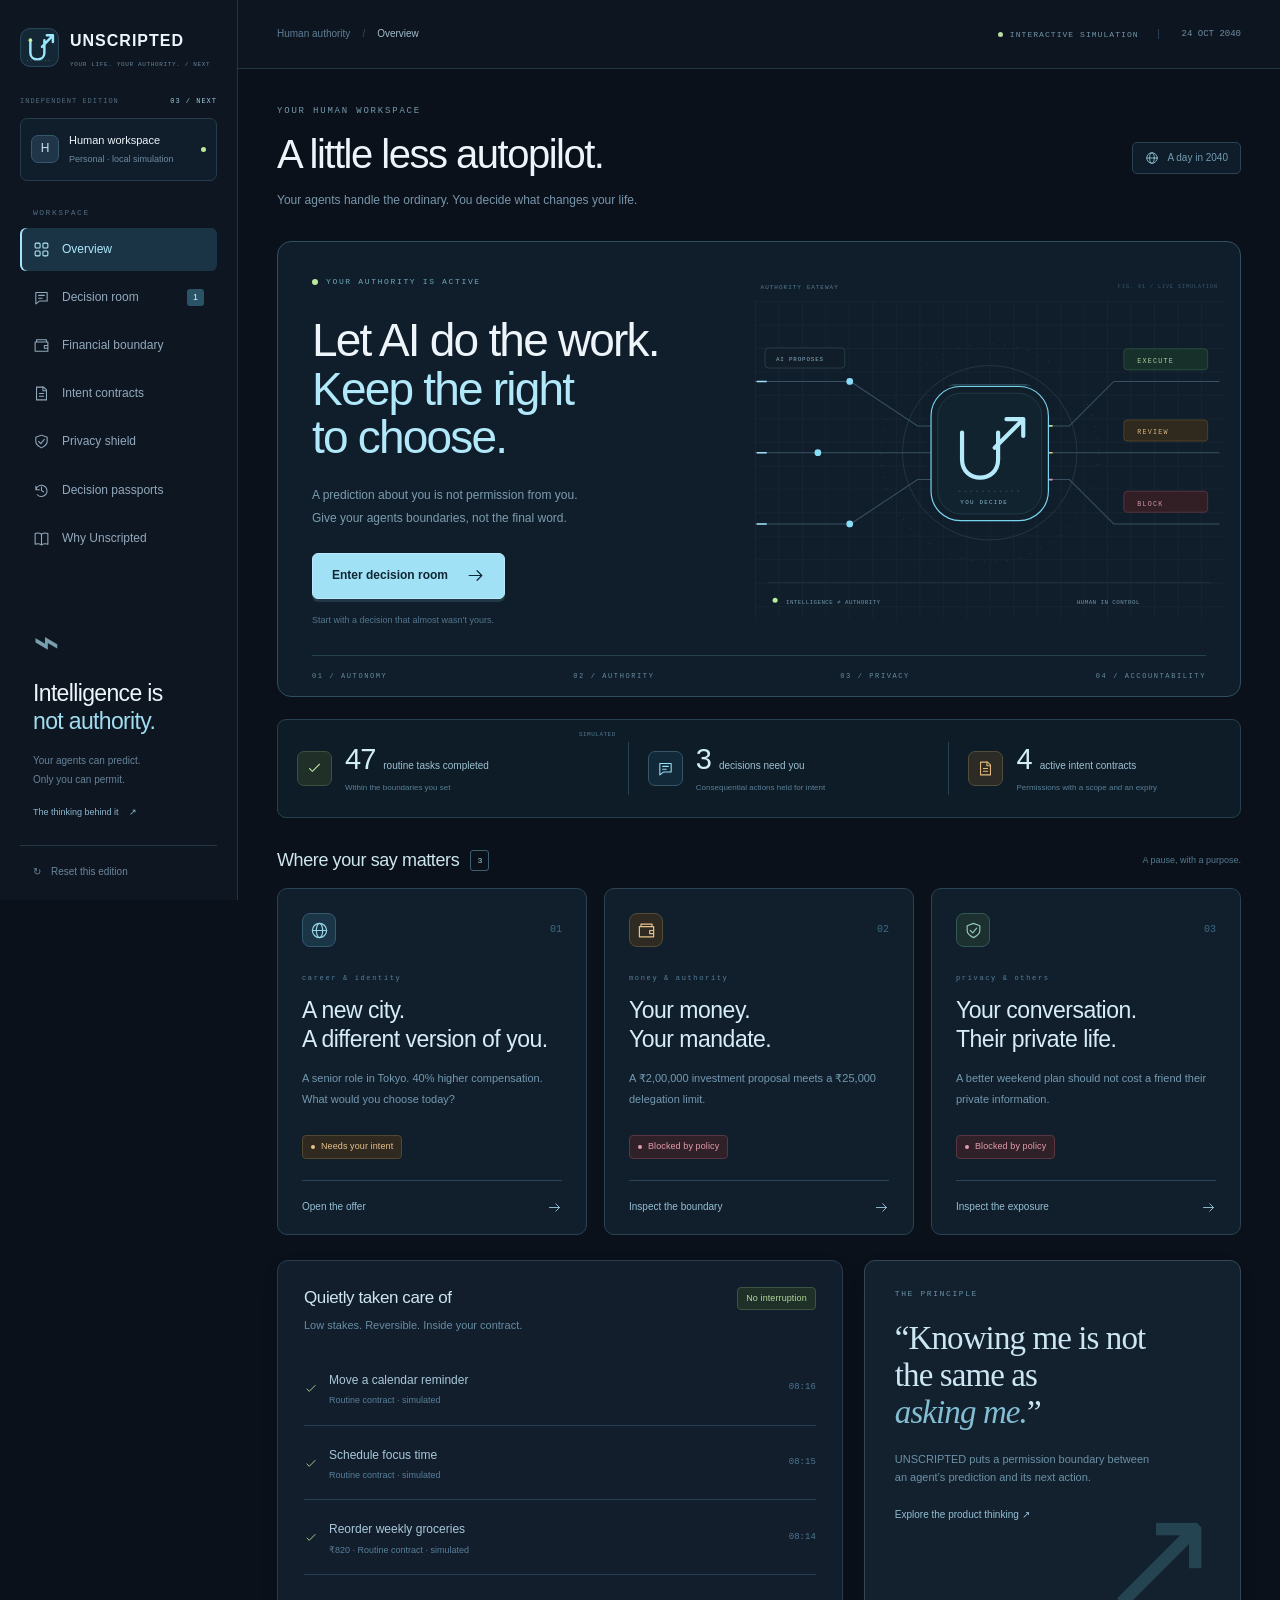
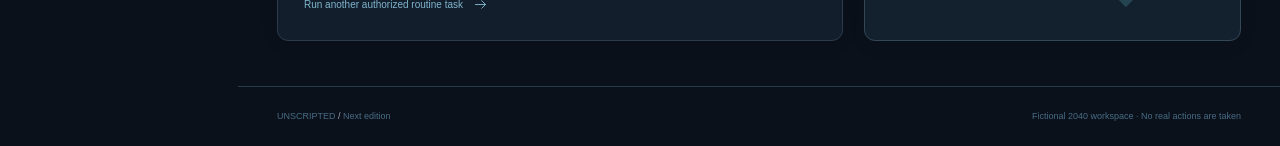
==== index.html @ 7ed19362 "Add standalone UNSCRIPTED Next prototype" ====
<!doctype html>
<html lang="en">
<head>
  <meta charset="UTF-8">
  <meta name="viewport" content="width=device-width, initial-scale=1">
  <meta name="theme-color" content="#0b111a">
  <meta name="description" content="In a world that predicts your every move, keep the right to choose. UNSCRIPTED is an interactive personal AI intent firewall prototype.">
  <title>UNSCRIPTED Next — Intelligence is not authority.</title>
  <link rel="icon" href="data:image/svg+xml,%3Csvg%20xmlns%3D%22http%3A%2F%2Fwww.w3.org%2F2000%2Fsvg%22%20viewBox%3D%220%200%2064%2064%22%20fill%3D%22none%22%3E%3Crect%20x%3D%221%22%20y%3D%221%22%20width%3D%2262%22%20height%3D%2262%22%20rx%3D%2215%22%20fill%3D%22%23132735%22%20stroke%3D%22%233c697d%22%2F%3E%3Cpath%20d%3D%22M17%2020v21c0%2014%2023%2014%2023%200V20m4-8h10v11m0-11L36%2031%22%20stroke%3D%22%239ce7fc%22%20stroke-width%3D%224%22%20stroke-linecap%3D%22round%22%20stroke-linejoin%3D%22round%22%2F%3E%3Cpath%20d%3D%22M11%2053h42%22%20stroke%3D%22%23517184%22%20stroke-dasharray%3D%222%204%22%2F%3E%3Ccircle%20cx%3D%2217%22%20cy%3D%2220%22%20r%3D%223%22%20fill%3D%22%23c5ee9a%22%2F%3E%3C%2Fsvg%3E%0A" type="image/svg+xml">
  <style>
@font-face{font-family:Workspace;src:local('Aptos'),local('Segoe UI'),local('Arial');font-display:swap}
:root{--bg:#12131b;--surface:#1a1b25;--raised:#22232f;--line:#30303e;--text:#f0eef5;--muted:#a2a0b2;--purple:#c1adf4;--green:#a5cfb6;--amber:#d9b18b;--red:#dfaaaf;--radius:14px;color-scheme:dark;font-family:Workspace,'Segoe UI',sans-serif;font-size:14px}
*{box-sizing:border-box}body{margin:0;background:var(--bg);color:var(--text);line-height:1.6}button,input,textarea,select{font:inherit}button,a,input,textarea{touch-action:manipulation}button,a{ -webkit-tap-highlight-color:transparent}a{color:inherit;text-decoration:none}button{color:inherit;cursor:pointer}button:disabled{opacity:.45;cursor:not-allowed}button{border:0}button:focus-visible,a:focus-visible,input:focus-visible,textarea:focus-visible,summary:focus-visible{outline:2px solid var(--purple);outline-offset:5px}input,textarea{max-width:100%}p{margin:0 0 16px}h1,h2,h3{font-weight:500;line-height:1.2;margin:0}h1{font-size:38px;letter-spacing:-1.3px}h2{font-size:24px;letter-spacing:-.5px}h3{font-size:23px;letter-spacing:-.5px}small,.small{font-size:12px}em{font-family:Georgia,'Times New Roman',serif;font-weight:400;color:var(--purple)}.muted{color:var(--muted)}.mono,code,.eyebrow,.mini-label{font-family:Consolas,'Courier New',monospace}code{font-size:11px;overflow-wrap:anywhere}.eyebrow{font-size:10px;letter-spacing:1.7px;display:block;line-height:1.6;color:var(--muted)}.icon{width:19px;height:19px;flex-shrink:0;vertical-align:middle}.green{color:var(--green)}.lavender{color:var(--purple)}.amber,.warning-text{color:var(--amber)}.micro{color:var(--muted);font-size:11px;margin-top:14px;line-height:1.7}.text-link{display:inline-flex;gap:10px;align-items:center;padding:0;background:transparent;color:var(--purple);font-size:12px}.text-link:hover{color:#dfd3ff}.text-link .icon{width:15px}.btn{min-height:44px;display:inline-flex;justify-content:center;align-items:center;gap:18px;border-radius:7px;padding:11px 19px;font-weight:600;font-size:12px;transition:background .15s,transform .15s;border:1px solid transparent;text-align:center}.btn:hover:not(:disabled){transform:translateY(-1px)}.primary{background:var(--purple);color:#1e172e}.primary:hover:not(:disabled){background:#d2c0ff}.secondary{background:#24242f;color:var(--text);border-color:var(--line)}.secondary:hover{background:#30303e}.button-row{display:flex;flex-wrap:wrap;gap:12px;align-items:center;margin-top:22px}.button-stack{display:grid;gap:12px;margin-top:25px}.button-stack .text-link{justify-content:center;margin-top:5px}.live-dot{display:inline-block;width:6px;height:6px;border-radius:100%;background:var(--green);flex-shrink:0;box-shadow:0 0 0 4px #a5cfb60a}.skip{position:fixed;left:20px;top:-100px;background:var(--purple);color:var(--bg);padding:12px;z-index:20}.skip:focus{top:10px}.sr-only{position:absolute;width:1px;height:1px;padding:0;margin:-1px;overflow:hidden;clip:rect(0,0,0,0);white-space:nowrap;border:0}
.sidebar{position:fixed;top:0;left:0;bottom:0;width:235px;border-right:1px solid var(--line);background:#15161e;padding:34px 20px 20px;display:flex;flex-direction:column;z-index:5}.brand{display:flex;align-items:center;gap:10px;font-size:16px;font-weight:650;letter-spacing:1.5px}.brand-mark{position:relative;font-size:32px;line-height:1;background:var(--purple);color:#21182f;border-radius:10px;width:39px;height:39px;text-align:center;font-weight:700;letter-spacing:-2px;padding-right:7px}.brand-mark span{font-size:22px;position:absolute;right:2px;top:1px}.brand small{display:block;font:7px Consolas,monospace;letter-spacing:1.1px;color:var(--muted);margin-top:6px}.workspace{border:1px solid var(--line);border-radius:8px;padding:12px 10px;display:flex;align-items:center;gap:10px;margin:33px 0 27px;font-size:11px}.workspace small{display:block;font-size:9px;color:var(--muted);margin-top:3px}.workspace .live-dot{margin-left:auto;width:5px;height:5px}.avatar{width:28px;height:28px;display:grid;place-items:center;background:#343042;color:var(--purple);border:1px solid #4d4262;border-radius:50%;font-family:Georgia,serif}.nav-label{font:9px Consolas,monospace;letter-spacing:1.5px;color:#898696;margin:0 13px 11px}.nav-item{display:flex;gap:12px;align-items:center;padding:12px;margin-bottom:5px;border-radius:7px;font-size:12px;color:#b0adbe;white-space:nowrap}.nav-item .icon{width:17px;height:17px}.nav-item:hover{background:#22212c}.nav-item.active{background:#2c263c;color:#dacdfb;box-shadow:inset 2px 0 var(--purple)}.nav-count{margin-left:auto;display:grid;place-items:center;font-size:10px;background:#4b3f64;color:#e1d7f3;border-radius:4px;width:17px;height:17px}.sidebar-bottom{margin-top:auto;padding:35px 13px 24px}.sidebar-bottom p{font-size:20px;line-height:1.35;font-weight:300;letter-spacing:-.4px;margin-bottom:10px}.sidebar-bottom strong{font-weight:500;color:var(--purple)}.sidebar-bottom .small{font-size:11px;letter-spacing:0;line-height:1.65}.sidebar-bottom .text-link{font-size:10px}.boundary-icon{font-size:38px;color:var(--purple);line-height:1;margin-bottom:15px}.reset{display:flex;gap:10px;background:transparent;border-top:1px solid var(--line);padding:18px 13px 0;font-size:11px;color:var(--muted);width:100%}.reset:hover{color:var(--text)}.shell{margin-left:235px}.topbar{height:75px;border-bottom:1px solid var(--line);display:flex;align-items:center;justify-content:space-between;padding:0 40px;gap:12px}.breadcrumb{color:var(--muted);font-size:11px;display:flex;gap:15px}.breadcrumb span:last-child{color:#d3cedf}.breadcrumb>span:first-child{color:#575461}.topbar-right{display:flex;align-items:center;gap:23px}.simulation-label{font:9px Consolas,monospace;color:var(--muted);letter-spacing:1.1px;display:flex;align-items:center;gap:7px}.simulation-label i{width:5px;height:5px;background:var(--amber);border-radius:50%}.world-date{font:10px Consolas,monospace;color:#c2bdcf;border-left:1px solid var(--line);padding-left:23px}main{padding:35px 40px 45px;max-width:1510px;margin:auto;min-height:calc(100vh - 130px);outline:none}footer{max-width:1510px;margin:auto;border-top:1px solid var(--line);display:flex;justify-content:space-between;padding:20px 40px;color:#8c899c;font-size:9px;gap:20px}.page-heading{display:flex;justify-content:space-between;gap:20px;align-items:center;margin-bottom:30px}.page-heading .eyebrow{margin-bottom:10px}.page-heading p{color:var(--muted);font-size:12px;margin:12px 0 0;max-width:680px}.date-chip{display:flex;gap:8px;align-items:center;font-size:11px;border:1px solid var(--line);padding:7px 12px;border-radius:6px;color:var(--muted);white-space:nowrap}.date-chip .icon{width:14px;height:14px}.panel{background:var(--surface);border:1px solid var(--line);border-radius:var(--radius);padding:26px}.hero{position:relative;display:grid;grid-template-columns:1.05fr 1fr;background:#1b1b27;border:1px solid #393144;border-radius:16px;overflow:hidden;padding:33px 34px 0;gap:0}.hero-copy{z-index:1}.hero-copy .eyebrow{color:#c7bbde;display:flex;align-items:center;gap:8px;font-size:9px}.hero h2{font-size:44px;letter-spacing:-1.8px;line-height:1.09;margin:21px 0 18px}.hero h2 span{color:var(--purple)}.hero p{color:#a9a5b7;font-size:12px;line-height:1.8;margin-bottom:23px}.hero-note{display:block;color:#8e879f;font-size:10px;margin-top:11px}.system-art{display:flex;align-items:center;margin-right:-15px}.system-art svg{width:100%;max-width:480px}.hero-foot{grid-column:1/-1;display:flex;justify-content:space-between;margin-top:29px;padding:15px 0;border-top:1px solid #34303f;color:#a09aaf;font:8px Consolas,monospace;letter-spacing:1.3px}.stats{display:grid;grid-template-columns:1.2fr 1.1fr 1fr;margin:23px 0 29px;padding:22px 0;border:1px solid var(--line);border-radius:10px;background:#181922}.stats>div{display:flex;align-items:center;gap:13px;padding:0 20px;position:relative}.stats>div+div{border-left:1px solid var(--line)}.stat-icon{display:grid;place-items:center;width:34px;height:34px;border:1px solid #393643;border-radius:9px;flex-shrink:0}.stat-icon .icon{width:17px}.stats strong{font-size:25px;font-weight:500;line-height:1.2;white-space:nowrap}.stats strong small{font-size:11px;font-weight:400;color:#c4bfce;display:inline;margin-left:9px}.stats p{font-size:9px;color:var(--muted);margin:5px 0 0}.mini-label{position:absolute;right:12px;top:-12px;color:#a5a0b1;font-size:7px;letter-spacing:.5px}.section-title{display:flex;justify-content:space-between;align-items:center;gap:12px;margin-bottom:17px}.section-title h2{font-size:17px;display:flex;align-items:center;gap:11px;letter-spacing:-.1px}.count{font-size:9px;font-weight:400;border:1px solid #484053;color:var(--purple);border-radius:5px;min-width:19px;text-align:center;line-height:19px}.queue-grid{display:grid;grid-template-columns:repeat(3,minmax(0,1fr));gap:16px;margin-bottom:25px}.scenario{padding:22px 22px 0;border:1px solid var(--line);border-radius:12px;background:var(--surface);display:flex;flex-direction:column;overflow:hidden}.card-top{display:flex;justify-content:space-between;align-items:center;margin-bottom:23px}.card-top .mono{font-size:10px}.scenario-icon{width:34px;height:34px;border:1px solid #4c405e;background:#302638;display:grid;place-items:center;border-radius:9px;color:var(--purple);flex-shrink:0}.finance .scenario-icon{background:#302a23;border-color:#4a4037;color:var(--amber)}.privacy .scenario-icon{background:#26312d;border-color:#384b41;color:var(--green)}.scenario .eyebrow{font-size:8px;letter-spacing:1.2px;margin-bottom:12px}.scenario h3{font-size:22px;line-height:1.24;margin-bottom:14px}.scenario p{color:var(--muted);font-size:11px;line-height:1.75;margin-bottom:20px}.card-status{margin-top:auto;margin-bottom:19px}.badge{display:inline-flex;align-items:center;gap:6px;padding:4px 8px;border:1px solid transparent;border-radius:4px;font-size:9px;white-space:nowrap;line-height:1.3;font-weight:400}.badge i{width:4px;height:4px;background:currentColor;border-radius:50%}.badge.review{background:#332c45;border-color:#4c3e66;color:#c8b5ef}.badge.block{background:#362c29;border-color:#514137;color:#ddbc9c}.badge.execute{background:#26322e;border-color:#354b40;color:#b3d7bf}.card-link{display:flex;justify-content:space-between;align-items:center;text-align:left;border-top:1px solid var(--line);background:transparent;padding:15px 0;width:100%;font-size:10px;gap:6px}.card-link:hover{color:var(--purple)}.card-link .icon{width:15px}.bottom-grid{display:grid;grid-template-columns:1.5fr 1fr;gap:20px}.activity .section-title{margin-bottom:7px}.activity>p{font-size:11px}.activity-row{display:flex;align-items:center;padding:14px 0;gap:11px;border-bottom:1px solid #2c2c39}.activity-row strong{font-size:11px;font-weight:400}.activity-row small{display:block;color:var(--muted);font-size:9px;margin-top:3px}.activity-row>.mono{margin-left:auto;font-size:9px}.tiny-check .icon{width:14px;height:14px;color:var(--green)}.activity>.text-link{margin-top:20px;font-size:10px}.note-card{padding:27px 30px;background:#1d1c26}.note-card blockquote{font:29px/1.17 Georgia,serif;letter-spacing:-.6px;margin:20px 0}.note-card p{font-size:10px;max-width:260px}.note-card .text-link{font-size:10px}
.steps{display:grid;grid-template-columns:repeat(4,1fr);list-style:none;padding:0;margin:0 0 27px;gap:9px}.steps li{border-top:1px solid var(--line);padding:14px 0 0;color:var(--muted);font-size:10px;display:flex;gap:10px;align-items:center}.steps li>span{font:11px Consolas,monospace}.steps .current{border-color:var(--purple);color:var(--purple)}.steps .complete{border-color:var(--green);color:var(--green)}.decision-layout{display:grid;grid-template-columns:minmax(250px,.75fr) minmax(0,1.3fr);align-items:start;gap:23px}.offer{padding:0;overflow:hidden}.city-art{background:#24202d;border-bottom:1px solid #3b3148;padding:12px 12px 0}.city-art svg{width:100%;display:block}.offer-body{padding:24px}.offer .eyebrow{font-size:8px}.offer h2{font-size:23px;margin:13px 0 7px}.offer p{font-size:11px;color:var(--muted)}dl{margin:22px 0}dl>div{display:flex;justify-content:space-between;gap:15px;font-size:10px;border-bottom:1px solid var(--line);padding:12px 0}dt{color:var(--muted);flex-shrink:0}dd{margin:0;text-align:right;overflow-wrap:anywhere}.neutral-note{padding:14px 16px;background:#24232d;border:1px solid var(--line);border-radius:7px;font-size:10px;color:#b9b3c8;margin-top:20px;line-height:1.8}.decision{padding:32px}.decision>.eyebrow{margin-bottom:20px}.decision h2{font-size:31px;letter-spacing:-.8px;line-height:1.18;margin-bottom:19px}.decision>p{font-size:12px;line-height:1.85}.decision .btn.primary{margin-top:8px}.decision fieldset{padding:0;border:0;margin:24px 0 20px}.decision legend{font-size:11px;margin-bottom:13px;color:#c5bfd2}.choice{display:flex;align-items:center;gap:14px;padding:16px;border:1px solid #3b3747;background:#20202b;border-radius:9px;margin-bottom:10px;cursor:pointer;width:100%;text-align:left;transition:border-color .15s,background .15s}.choice:hover{border-color:#7d6c97;background:#272333}.choice:has(input:checked){border-color:var(--purple);background:#30263e}.choice input{accent-color:var(--purple);width:15px;height:15px;flex-shrink:0}.choice strong{display:block;font-weight:500;font-size:12px}.choice small{font-size:10px;display:block;color:var(--muted);margin-top:3px}.field-label{display:block;font-size:11px;font-weight:400;margin:0 0 20px;color:#d3cede}.field-label>span{font-size:9px;margin-left:6px}.field-label small{display:block;font-size:9px;margin-top:6px;font-weight:400}input[type=text],input[type=number],input[type=date],input[type=search],textarea{display:block;width:100%;background:#14151e;border:1px solid #3a3747;border-radius:6px;color:var(--text);padding:11px 12px;resize:vertical;font-size:12px;margin-top:8px;line-height:1.6}input::placeholder,textarea::placeholder{color:#898397}.decision form>textarea{margin-bottom:20px}.comparison{display:grid;grid-template-columns:1fr 1fr;margin:26px 0;border:1px solid #4c405b;border-radius:9px;overflow:hidden}.comparison>div{padding:19px;background:#282332}.comparison>div+div{border-left:1px solid #4c405b;background:#24212b}.comparison .eyebrow{font-size:8px;margin-bottom:12px}.comparison strong{font-size:13px;font-weight:500}.comparison p{font-size:10px;color:var(--muted);margin:10px 0 8px}.comparison small{font-size:9px;display:block;margin-top:12px;color:var(--muted)}.callout{display:flex;gap:12px;background:#292433;border:1px solid #453a56;border-radius:8px;padding:16px;margin:22px 0}.callout>.icon{color:var(--purple)}.callout strong{font-size:12px;font-weight:500}.callout p{font-size:11px;margin:5px 0 0;color:var(--muted)}.callout.danger{background:#2b2527;border-color:#4b3939;display:block}.policy-details{border:1px solid var(--line);border-radius:8px;background:#181821;margin:20px 0;overflow:hidden}.policy-details summary{display:flex;justify-content:space-between;align-items:center;gap:10px;padding:14px;cursor:pointer;font-size:11px;list-style:none}.policy-details summary>span:first-child{display:flex;align-items:center;gap:8px}.policy-details summary>span:first-child::after{content:'+';color:var(--muted);margin-left:5px}.policy-details[open] summary>span:first-child::after{content:'−'}.policy-details summary .icon{width:15px}.policy-checks{padding:0 16px 10px;border-top:1px solid var(--line)}.policy-checks>div{display:flex;gap:11px;align-items:flex-start;padding:10px 0;border-bottom:1px solid #2c2936}.policy-checks>div:last-child{border:0}.policy-checks p{margin:0;font-size:10px}.policy-checks strong{font-weight:400}.policy-checks small{display:block;color:var(--muted);font-size:10px;margin-top:3px}.policy-checks code{color:#aaa0b9;margin-left:6px;font-size:9px}.check-state{font-size:11px;flex-shrink:0;width:17px;line-height:18px;text-align:center;border-radius:4px}.check-state.pass{color:var(--green);background:#25382c}.check-state.review{color:var(--purple);background:#332c45}.check-state.block{color:var(--amber);background:#382b25}.authorization-options{margin-top:28px}.action-choice{gap:13px;padding:20px 15px}.action-choice>span:first-child{color:var(--purple)}.action-choice>.icon{margin-left:auto;width:15px}.completion-mark{display:grid;place-items:center;width:45px;height:45px;border:1px solid #50745d;border-radius:50%;background:#273b2d;color:var(--green);margin-bottom:22px}.branches{display:grid;grid-template-columns:1fr 1fr;gap:12px;margin:26px 0 0}.branches>div{padding:18px;background:#20202b;border:1px solid var(--line);border-radius:8px}.branches>div:last-child{background:#25222e;border-color:#504062}.branches .eyebrow{font-size:8px;margin-bottom:10px}.branches strong{font-size:12px;font-weight:500}.branches p{font-size:10px;color:var(--muted);margin:9px 0 0}.passport-detail{border:1px solid var(--line);background:#171820;border-radius:8px;margin:20px 0}.passport-detail summary{cursor:pointer;display:flex;gap:15px;justify-content:space-between;padding:15px;font-size:10px;color:#cfc6dc}.passport-detail summary .icon{width:14px}.passport-detail summary>span:last-child{font-size:9px;color:var(--muted)}.passport-detail dl{padding:0 17px;margin:0}.passport-detail dl>div{font-size:10px;align-items:flex-start}.passport-detail dl dd{max-width:72%}.passport-detail .button-row{padding:0 17px 16px;margin-top:17px}.passport-detail .text-link{font-size:10px}
.finance-layout,.privacy-layout{display:grid;grid-template-columns:1.1fr 1fr;gap:23px;align-items:start}.large-icon{display:grid;place-items:center;width:54px;height:54px;border-radius:14px;border:1px solid #514333;background:#30281f;color:var(--amber);margin:26px 0}.large-icon .icon{width:26px;height:26px}.large-icon.green{color:var(--green);border-color:#405e4b;background:#25382c}.finance-proposal h2{font-size:22px}.money{font-size:46px;letter-spacing:-1.3px;font-weight:350;margin:20px 0 23px}.money span{display:block;font:9px Consolas,monospace;color:var(--muted);letter-spacing:1.1px;margin-top:9px}.finance-proposal>p{font-size:12px;line-height:1.8}.compact-dl>div{font-size:10px}.limit-visual{padding:20px;background:#22212b;border:1px solid var(--line);border-radius:9px;margin-top:26px}.limit-visual>div{display:flex;justify-content:space-between;font-size:10px;gap:10px}.limit-visual strong{color:var(--amber);font-weight:500}.limit-visual small{font-size:9px;color:var(--muted)}.limit-track{height:7px;border-radius:5px;background:#3e3543;margin:14px 0}.limit-track>span{background:var(--amber);border-radius:5px;min-width:0;height:100%}hr{border:0;border-top:1px solid var(--line);margin:27px 0}#finance-review p{font-size:11px;line-height:1.8;margin:15px 0}.result-note{display:flex;align-items:start;gap:10px;background:#24332a;border:1px solid #3d5b47;border-radius:8px;font-size:11px;color:var(--green);padding:15px;margin-top:23px}.result-note .icon{width:16px;margin-top:2px}.privacy-layout .panel>h2{font-size:29px;margin:21px 0 15px}.privacy-layout .panel>p{font-size:12px;line-height:1.8}.payload{border:1px solid #493b3f;border-radius:8px;background:#201c24;margin-top:24px;overflow:hidden}.payload-header{padding:13px;background:#2a242d;display:flex;justify-content:space-between;align-items:center;gap:10px;border-bottom:1px solid #493b3f}.payload-header .mono{font-size:9px;color:var(--muted)}.payload-header .text-link{font-size:9px}.payload>div:not(.payload-header){padding:16px;display:flex;gap:10px;flex-wrap:wrap;border-bottom:1px solid #3b3037}.payload>div:last-child{border:0}.payload>div>span:first-child{font-size:11px;width:100%;color:var(--muted)}.payload code{font-size:11px;color:#d7b0b8;max-width:100%;overflow-wrap:anywhere}.data-tag{font:7px Consolas,monospace;letter-spacing:.7px;background:#49313c;border-radius:3px;padding:3px 5px;color:#dbb1c3;align-self:center;margin-left:auto}.safe-alternative .eyebrow{color:#a5c4ae}.safe-alternative>.large-icon{margin-bottom:20px}.safe-alternative h2{font-size:32px!important}.safe-alternative em{color:var(--green)}.safe-payload{padding:22px;border:1px solid #415847;border-radius:10px;background:#202b25;margin:25px 0}.safe-payload .eyebrow{font-size:8px}.safe-payload p{font:20px/1.5 Georgia,serif;color:#d0dfd2;margin:15px 0 20px}.safe-payload>div{font-size:9px;color:var(--green);display:flex;align-items:center;gap:6px}.safe-payload .icon{width:13px;height:13px}.safe-alternative>.text-link{display:flex;margin-top:18px}.safe-alternative>.btn{width:100%}.contracts-layout{display:grid;grid-template-columns:.7fr 1.3fr;gap:25px;align-items:start}.contract-list{display:flex;flex-direction:column;gap:12px}.contract-tab{display:flex;align-items:center;gap:12px;text-align:left;padding:17px;position:relative}.contract-tab>span:nth-child(2){flex:1}.contract-tab strong{font-size:11px;font-weight:500}.contract-tab small{font-size:9px;display:block;color:var(--muted);margin-top:6px}.contract-tab>.icon{width:13px;color:var(--muted)}.contract-tab.selected{border-color:#927caf;background:#282233}.contract-tab:hover{border-color:#7f6b98}.contract-principle{padding:23px}.contract-principle .eyebrow{font-size:8px}.contract-principle p{font-size:12px;line-height:1.8;color:var(--muted);margin-top:15px}.contract-editor .section-title{margin-bottom:25px}.contract-editor .section-title .mono{font-size:8px}.contract-editor .section-title h2{font-size:22px}.toggle-field{display:flex;align-items:center;justify-content:space-between;gap:15px;padding:16px 0;border-top:1px solid var(--line);border-bottom:1px solid var(--line);margin-bottom:22px}.toggle-field strong{font-size:12px;font-weight:500}.toggle-field small{display:block;font-size:10px;color:var(--muted);margin-top:5px}.toggle-field input{appearance:none;width:35px;height:20px;border-radius:20px;background:#494550;border:1px solid #66616e;flex-shrink:0;position:relative;cursor:pointer}.toggle-field input:before{content:'';width:12px;height:12px;position:absolute;top:3px;left:4px;border-radius:50%;background:#e1dbe8;transition:left .15s}.toggle-field input:checked{background:#a38aca;border-color:#bfa8e3}.toggle-field input:checked:before{left:17px;background:#21182f}.form-grid{display:grid;grid-template-columns:1fr 1fr;gap:0 18px}.live-evaluation{border-top:1px solid var(--line);padding-top:22px;margin-top:28px}.live-evaluation>.eyebrow{font-size:9px}.history-tools{display:flex;justify-content:space-between;gap:20px;align-items:center;flex-wrap:wrap}.filters{display:flex;gap:5px;flex-wrap:wrap}.filter{font-size:10px;color:var(--muted);background:transparent;border-radius:5px;padding:8px 10px;border:1px solid transparent}.filter.active{color:var(--purple);background:#30283f;border-color:#4e4063}.filter:hover{background:#2c2935}.search-label{min-width:210px;flex:1;max-width:270px}.search-label input{margin:0;font-size:10px}.history-count{font-size:10px;color:var(--muted);padding:20px 0;border-bottom:1px solid var(--line)}.history-row{padding:19px 0 0;border-bottom:1px solid var(--line)}.history-row:last-child{border:0}.history-heading{display:flex;align-items:center;gap:14px}.history-heading strong{font-size:12px;font-weight:500}.history-heading p{font-size:10px;color:#c0b8ce;margin:4px 0 0}.history-heading>.badge{margin-left:auto}.history-heading .scenario-icon.green{background:#23322a;border-color:#3e5144;color:var(--green)}.history-row .passport-detail{border:0;background:transparent;margin:8px 0}.history-row .passport-detail summary{padding:9px 0}.empty-state{text-align:center;padding:50px 20px;color:var(--purple)}.empty-state p{font-size:12px;margin-top:15px}.research-hero{padding:35px 0 40px;display:grid;grid-template-columns:1fr 1fr;gap:10px 55px;border-bottom:1px solid var(--line);margin-bottom:30px}.research-hero>.eyebrow{grid-column:1/-1}.research-hero h2{font-size:45px;letter-spacing:-1.4px;line-height:1.16;margin-top:10px}.research-hero p{font-size:14px;line-height:1.9;color:#c0bbce;align-self:center}.evidence-grid{display:grid;grid-template-columns:repeat(3,minmax(0,1fr));gap:17px}.evidence-grid .panel{padding:23px;display:flex;flex-direction:column}.evidence-grid .eyebrow{font-size:8px;letter-spacing:1.2px}.evidence-number{font-size:39px;color:var(--purple);font-weight:350;letter-spacing:-1px;margin:20px 0}.evidence-number span{font-size:16px;letter-spacing:0}.evidence-number i{font:23px Georgia,serif;color:#786a8b;margin:0 6px}.evidence-grid p{font-size:12px;line-height:1.8}.evidence-grid small{color:var(--muted);font-size:10px;line-height:1.8;margin-top:auto}.evidence-grid a{font-size:10px;color:var(--purple);margin-top:16px}.mechanism{margin:30px 0}.engine-flow{display:flex;gap:20px;align-items:center;justify-content:space-between;margin:25px 0}.engine-flow>div{border:1px solid #50405f;border-radius:7px;background:#282230;font-size:12px;padding:17px 23px;flex:1;text-align:center}.engine-flow small{color:var(--muted);font-size:9px}.engine-flow>span{color:var(--purple)}.mechanism>p{font-size:11px;margin:0}.thinking-grid{display:grid;grid-template-columns:1fr 1fr;gap:20px}.thinking-grid .eyebrow{font-size:9px}.thinking-grid h2{font-size:25px;margin:16px 0 22px}.thinking-grid p,.adoption p{font-size:12px;line-height:1.9}.thinking-grid p:last-child{margin:0}.adoption{margin-top:20px}.adoption .eyebrow{font-size:9px}.adoption p{margin:15px 0 0}.storage-warning{padding:13px;margin-bottom:20px;background:#42312d;color:#efd3bc;border-radius:7px;font-size:11px}#toast{position:fixed;bottom:25px;left:calc(50% + 117px);transform:translate(-50%,15px);opacity:0;background:#e0d6f4;color:#251e30;box-shadow:0 10px 50px #0006;padding:13px 22px;border:1px solid #c6b2e8;border-radius:9px;font-size:12px;z-index:30;max-width:550px;width:max-content;pointer-events:none;transition:opacity .2s,transform .2s}#toast.visible{opacity:1;transform:translate(-50%,0)}dialog{max-width:490px;background:var(--surface);border:1px solid #5a486b;border-radius:14px;padding:30px;color:var(--text)}dialog::backdrop{background:#090a10b8;backdrop-filter:blur(4px)}dialog h2{margin:18px 0}dialog p{color:var(--muted);font-size:12px}.contract-tab .scenario-icon{width:30px;height:30px}
@media(min-width:1600px){main{padding-top:45px}.hero{padding-top:42px}.hero h2{font-size:53px}.hero-copy p{font-size:14px}.hero-copy{padding-bottom:10px}.scenario h3{font-size:27px}.scenario p{font-size:12px}.hero-foot{margin-top:38px}.system-art svg{max-width:550px}.stats{padding:27px 0}.stats strong small{font-size:12px}}
@media(max-width:1200px){.sidebar{width:210px;padding-left:15px;padding-right:15px}.shell{margin-left:210px}.topbar{padding:0 27px}main{padding:30px 27px}.hero{padding-left:27px;padding-right:27px}.hero h2{font-size:39px}.stats>div{padding:0 13px;gap:10px}.stats strong small{display:block;margin:4px 0 0;font-size:10px}.stats p{font-size:8px}.stats .stat-icon{width:29px;height:29px}.scenario{padding:20px 18px 0}.scenario h3{font-size:20px}.decision{padding:25px}.decision h2{font-size:28px}.decision-layout{grid-template-columns:.8fr 1.2fr;gap:18px}.offer-body{padding:20px}.offer dl>div{flex-direction:column;gap:3px}.offer dd{text-align:left}.finance-layout,.privacy-layout{gap:18px}.panel{padding:22px}.offer{padding:0}.decision-layout .offer{padding:0}.evidence-number{font-size:32px}.evidence-grid .panel{padding:18px}.engine-flow{gap:12px}.engine-flow>div{padding:15px 10px}.sidebar-bottom{padding-top:20px}.world-date{font-size:9px}.simulation-label{font-size:8px}.contracts-layout{grid-template-columns:.75fr 1.25fr;gap:18px}.contract-tab{padding:12px;gap:10px}.contract-tab>.icon{display:none}#toast{left:calc(50% + 105px)}}
@media(max-width:1000px){.sidebar{width:190px;padding:25px 12px 16px}.brand{font-size:13px;gap:8px}.brand-mark{width:33px;height:33px;font-size:29px}.brand small{font-size:6px}.workspace{padding:10px 7px;font-size:10px;gap:8px}.workspace small{font-size:8px}.nav-item{font-size:11px;padding:10px;gap:9px}.sidebar-bottom{padding-left:10px}.sidebar-bottom p{font-size:18px}.sidebar-bottom .text-link{font-size:9px}.shell{margin-left:190px}.topbar{padding:0 22px;height:63px}.topbar-right{gap:10px}.world-date{display:none}.breadcrumb{font-size:10px;gap:9px}main{padding:27px 22px}h1{font-size:32px}.page-heading{margin-bottom:24px}.hero{padding:26px 25px 0;grid-template-columns:1.2fr 1fr}.hero h2{font-size:34px}.hero p{font-size:11px}.hero-copy .eyebrow{font-size:8px}.hero-foot{font-size:7px;letter-spacing:.4px}.hero-note{font-size:8px}.system-art{margin-left:-15px;margin-right:-20px}.stats{grid-template-columns:1fr 1fr 1fr}.stats>div{align-items:flex-start;gap:8px;padding:0 10px}.stats strong{font-size:23px}.stats p{line-height:1.6}.stats .stat-icon{display:none}.scenario h3{font-size:19px}.scenario{padding:17px 15px 0}.scenario p{font-size:10px}.scenario .eyebrow{font-size:7px;letter-spacing:.7px}.scenario-icon{width:31px;height:31px}.card-top{margin-bottom:18px}.card-link{font-size:9px}.queue-grid{gap:12px}.badge{font-size:8px}.bottom-grid{gap:15px;grid-template-columns:1.2fr 1fr}.panel{padding:19px}.section-title h2{font-size:15px}.section-title>.small{font-size:10px}.activity-row strong{font-size:10px}.note-card blockquote{font-size:26px}.decision-layout{grid-template-columns:.75fr 1.25fr;gap:15px}.decision{padding:23px}.decision h2{font-size:26px}.offer h2{font-size:20px}.offer .eyebrow{font-size:7px}.choice{padding:13px;gap:10px}.choice strong{font-size:11px}.choice small{font-size:9px}.steps li{font-size:9px;gap:7px}.steps li>span{font-size:10px}.comparison{grid-template-columns:1fr}.comparison>div+div{border-left:0;border-top:1px solid #4c405b}.comparison>div{padding:15px}.branches{grid-template-columns:1fr}.finance-layout,.privacy-layout{grid-template-columns:1fr}.finance-proposal .large-icon{float:right;margin:20px 0}.finance-layout .decision h2{font-size:30px}.privacy-layout .safe-alternative{padding:25px}.contracts-layout{grid-template-columns:1fr}.contract-list{display:grid;grid-template-columns:1fr 1fr;gap:10px}.contract-principle{display:none}.evidence-grid{grid-template-columns:1fr}.evidence-grid .panel{padding:24px}.evidence-number{font-size:43px;margin:16px 0}.evidence-grid p{font-size:13px}.research-hero{gap:20px 25px}.research-hero h2{font-size:37px}.research-hero p{font-size:12px}.engine-flow{flex-direction:column;gap:10px}.engine-flow>div{width:100%}.engine-flow>span{transform:rotate(90deg)}.thinking-grid{gap:15px}.thinking-grid h2{font-size:23px}.thinking-grid p{font-size:11px}footer{padding:20px 22px;font-size:8px}#toast{left:calc(50% + 95px);max-width:calc(100vw - 230px)}}
@media(max-width:760px){.sidebar{position:relative;width:100%;height:auto;padding:18px 20px 0;border-right:0;border-bottom:1px solid var(--line);display:block}.brand{font-size:15px}.brand-mark{width:34px;height:34px}.brand small{font-size:6px}.workspace,.nav-label,.sidebar-bottom{display:none}.sidebar nav{display:flex;gap:4px;overflow-x:auto;margin-top:21px;padding-bottom:8px;scrollbar-width:thin;scrollbar-color:#53435e transparent}.nav-item{font-size:10px;padding:9px 11px;gap:7px;flex-shrink:0;margin:0}.nav-item .icon{width:14px;height:14px}.nav-item.active{box-shadow:inset 0 -2px var(--purple)}.nav-count{font-size:8px;width:14px;height:14px}.reset{position:absolute;right:20px;top:21px;border:0;width:auto;font-size:10px;padding:3px}.shell{margin-left:0}.topbar{height:47px;padding:0 20px}.breadcrumb{font-size:9px}.simulation-label{font-size:7px;letter-spacing:.6px}main{padding:25px 20px 35px}.page-heading{margin-bottom:25px;align-items:flex-start}h1{font-size:32px}.page-heading .eyebrow{font-size:8px}.page-heading p{font-size:11px;line-height:1.8}.date-chip{display:none}.hero{padding:26px 26px 0;grid-template-columns:1.2fr 1fr}.hero h2{font-size:38px}.hero p{font-size:11px}.stats strong small{font-size:10px}.stats>div{padding:0 15px}.stats .stat-icon{display:none}.scenario h3{font-size:21px}.scenario p{font-size:11px}.card-top{margin-bottom:20px}.queue-grid{grid-template-columns:1fr}.scenario{display:grid;grid-template-columns:50px 1fr 170px;gap:0 15px;padding:21px 22px}.scenario .card-top{grid-column:1;grid-row:1/5;align-items:flex-start;margin:0;display:block}.card-top .mono{display:block;margin-top:15px;text-align:center;width:31px}.scenario>.eyebrow{grid-column:2;font-size:8px}.scenario h3{grid-column:2;grid-row:2}.scenario p{grid-column:2;grid-row:3;margin:3px 0 0}.scenario>.card-status{grid-column:3;grid-row:2;align-self:center;justify-self:end;margin:0}.scenario>.card-link{grid-column:3;grid-row:3;align-self:end;justify-self:end;border:0;width:auto;padding:10px 0 0;font-size:10px;gap:10px}.section-title h2{font-size:16px}.bottom-grid{gap:15px;grid-template-columns:1.2fr 1fr}.decision-layout{grid-template-columns:.8fr 1.2fr}.decision h2{font-size:25px}.decision{padding:22px}.offer-body{padding:17px}.offer h2{font-size:19px}.policy-details summary{padding:12px;font-size:10px}.policy-details summary .badge{font-size:7px}.decision>.eyebrow{font-size:8px}.offer .neutral-note{padding:12px;font-size:9px}.form-grid{grid-template-columns:1fr 1fr}.research-hero h2{font-size:37px}.history-heading{gap:10px}.history-heading p{font-size:9px}.history-heading strong{font-size:11px}.history-heading>.badge{font-size:7px}.history-heading .scenario-icon{width:28px;height:28px}.history-tools .search-label{max-width:none}.thinking-grid h2{font-size:23px}.page-heading>.btn{padding:9px 12px;white-space:nowrap;font-size:10px}footer{padding:18px 20px;font-size:7px}#toast{left:50%;max-width:calc(100vw - 35px);font-size:11px}.steps li{font-size:8px}.steps li>span{font-size:9px}.passport-detail summary{flex-wrap:wrap;gap:5px}.passport-detail dl>div{display:block}.passport-detail dl dd{max-width:100%;text-align:left;margin-top:5px}.passport-detail dl dt{font-size:9px}.passport-detail .button-row{gap:15px}.contract-tab strong{font-size:11px}.contract-tab small{font-size:9px}}
@media(max-width:540px){main{padding:25px 18px 30px}.topbar{padding:0 18px}.breadcrumb{gap:7px;font-size:8px}.simulation-label{font-size:6px;letter-spacing:.3px}.sidebar{padding-left:18px;padding-right:18px}.brand{font-size:14px}.reset{right:18px}h1{font-size:31px;letter-spacing:-1px}.page-heading p{font-size:11px;max-width:320px}.hero{display:flex;flex-direction:column;padding:25px 24px 0;gap:0}.hero h2{font-size:41px;letter-spacing:-1.8px;line-height:1.06;margin:22px 0 18px}.hero p br{display:none}.hero p{max-width:290px;font-size:12px}.hero-note{font-size:9px}.hero-copy .eyebrow{font-size:8px;letter-spacing:1.1px}.system-art{margin:8px -20px -9px;justify-content:center;height:201px}.system-art svg{max-width:340px;height:220px}.hero-foot{font-size:6px;letter-spacing:.3px;margin-top:12px;gap:8px;padding:13px 0}.hero-foot span{max-width:70px;line-height:1.6}.hero-copy .btn{width:100%;justify-content:space-between;padding-left:17px;padding-right:17px}.stats{padding:19px 0;margin-top:16px;margin-bottom:26px;grid-template-columns:1fr 1fr 1fr}.stats>div{padding:0 10px}.stats strong{font-size:25px;line-height:1}.stats strong small{font-size:8px;white-space:normal;line-height:1.5;max-width:90px;margin-top:8px;min-height:24px}.stats p{display:none}.stats .mini-label{top:-12px;right:8px;font-size:6px}.section-title{gap:6px;align-items:center}.section-title h2{font-size:15px}.section-title>.small{font-size:8px}.scenario{display:flex;padding:22px 22px 0}.scenario .card-top{display:flex;width:100%;margin-bottom:22px}.card-top .mono{margin:0;width:auto}.scenario .eyebrow{font-size:8px}.scenario h3{font-size:27px;line-height:1.2}.scenario h3 br{display:none}.scenario p{font-size:12px;margin:0 0 21px;line-height:1.8}.scenario>.card-status{align-self:flex-start;margin-bottom:18px}.scenario>.card-link{align-self:stretch;border-top:1px solid var(--line);width:100%;padding:16px 0;font-size:11px;justify-content:space-between}.badge{font-size:9px}.bottom-grid{grid-template-columns:1fr}.activity .section-title h2{font-size:16px}.activity-row strong{font-size:11px}.activity-row small{font-size:9px}.note-card{padding:25px}.note-card blockquote{font-size:33px}.note-card p{font-size:11px}.note-card .text-link{font-size:11px}.steps{gap:9px;margin-bottom:20px}.steps li{display:block;line-height:1.6;font-size:8px;max-width:100%;padding-top:9px}.steps li>span{display:block;font-size:10px;margin-bottom:5px}.decision-layout{display:flex;flex-direction:column;gap:19px}.offer{width:100%}.city-art{height:114px;padding:0 12px;overflow:hidden}.city-art svg{max-width:310px;transform:translateY(-29px);margin:auto}.offer-body{padding:20px}.offer .eyebrow{font-size:8px}.offer h2{font-size:22px;margin-top:11px}.offer-body>p{font-size:11px;margin:7px 0}.offer dl{display:grid;grid-template-columns:1fr 1fr;gap:0 12px;margin:10px 0}.offer dl>div{font-size:9px;padding:9px 0;gap:4px}.offer dl dd{font-size:10px}.offer .neutral-note{font-size:9px;margin-top:10px;padding:10px 12px}.decision{width:100%;padding:24px 21px}.decision h2{font-size:29px;letter-spacing:-.7px}.decision .btn{width:100%}.decision>.eyebrow{font-size:8px}.decision>p{font-size:12px}.choice{padding:16px 13px}.choice strong{font-size:12px}.choice small{font-size:10px}.decision fieldset{margin:22px 0}.decision legend{font-size:10px}.micro{font-size:10px}.comparison{grid-template-columns:1fr}.comparison .eyebrow{font-size:8px}.comparison strong{font-size:14px}.comparison>div{padding:18px}.callout{padding:14px}.callout p{font-size:11px}.policy-details summary .badge{font-size:8px}.policy-details summary{font-size:10px;gap:6px}.policy-details summary .icon{width:13px}.policy-details summary>span:first-child{gap:5px}.branches .eyebrow{font-size:8px}.branches strong{font-size:13px}.branches p{font-size:11px}.passport-detail summary{font-size:10px}.passport-detail dl>div{font-size:10px}.passport-detail .button-row .text-link{font-size:9px}.page-heading>.btn{font-size:9px;gap:7px;padding:8px 10px;min-height:37px}.page-heading>.btn>.icon{width:14px}.finance-proposal{padding:22px}.finance-proposal .eyebrow{font-size:8px}.finance-proposal>.section-title{align-items:start;gap:5px}.finance-proposal h2{font-size:22px}.finance-proposal .large-icon{width:43px;height:43px}.money{font-size:42px}.finance-proposal .compact-dl>div{flex-direction:column;gap:4px}.compact-dl dd{text-align:left}.finance-layout .decision h2{font-size:30px}.privacy-layout .panel{padding:22px}.privacy-layout .section-title{gap:6px;align-items:start}.privacy-layout .section-title>.eyebrow{font-size:8px}.privacy-layout .section-title>.badge{font-size:8px}.privacy-layout .panel>h2{font-size:28px}.payload-header .text-link{font-size:8px}.payload-header .mono{font-size:8px}.payload code{font-size:10px}.safe-payload{padding:19px}.safe-payload p{font-size:20px}.safe-alternative h2{font-size:31px!important}.contract-list{gap:9px}.contract-tab{gap:9px;padding:13px 11px;align-items:start}.contract-tab strong{font-size:10px;line-height:1.5;display:block}.contract-tab small{font-size:8px;line-height:1.7}.contract-tab .scenario-icon{display:none}.contract-editor{padding:23px 20px}.contract-editor .section-title{gap:10px;align-items:start}.contract-editor .section-title h2{font-size:21px}.contract-editor .section-title .mono{font-size:7px;max-width:75px;text-align:right}.toggle-field small{font-size:9px}.form-grid{grid-template-columns:1fr}.field-label{font-size:11px}.contract-editor .button-row>.btn{width:100%}.history-tools{gap:15px}.filter{font-size:9px;padding:7px 8px}.filters{gap:3px}.history-count{font-size:9px}.history-heading{flex-wrap:wrap;gap:9px}.history-heading>div{flex:1}.history-heading strong{font-size:12px}.history-heading p{font-size:9px}.history-heading>.badge{margin:4px 0 0 37px;font-size:8px}.history-row .passport-detail summary{font-size:9px}.history-row .passport-detail summary>span:last-child{font-size:8px}.research-hero{display:block;padding:15px 0 25px}.research-hero h2{font-size:39px;margin:18px 0 24px}.research-hero p{font-size:13px;line-height:1.9}.evidence-grid{gap:15px}.evidence-grid .panel{padding:24px}.evidence-grid p{font-size:13px}.evidence-grid small{font-size:10px}.evidence-grid a{font-size:11px}.evidence-number{font-size:45px}.thinking-grid{grid-template-columns:1fr}.thinking-grid .panel,.mechanism,.adoption{padding:24px}.thinking-grid h2{font-size:27px}.thinking-grid p,.adoption p{font-size:12px}.adoption .eyebrow{font-size:8px}.engine-flow>div{padding:20px;font-size:13px}footer{display:block;padding:20px 18px;font-size:8px}footer>span{display:block;margin-bottom:7px}dialog{width:calc(100vw - 32px);padding:25px}dialog .button-row .btn{width:100%}}
@media(prefers-reduced-motion:reduce){*,*::before,*::after{animation:none!important;transition:none!important;scroll-behavior:auto!important}}
@media print{.sidebar,.topbar,footer,#toast{display:none}.shell{margin:0}body{background:#fff;color:#111}main{padding:15px}.panel{break-inside:avoid}}

/* UNSCRIPTED Next. Precise, kinetic, and grounded in an actual decision workspace. */
:root{--bg:#0b111a;--surface:#121c29;--raised:#192534;--line:#293747;--text:#eef5fa;--muted:#99a9bb;--purple:#99def5;--green:#b9e99b;--amber:#ebbd7d;--red:#e99ca8;--radius:12px;font-family:'Segoe UI',Arial,sans-serif}
body{background:#0b111a;color:#eef5fa}::selection{background:#9bdef4;color:#102332}button,a,input,textarea,summary{outline-offset:5px}.muted{color:#99a9bb}em{color:#b5def0}.text-link{color:#9cdcf0}.text-link:hover{color:#ddf5fc}h1{font-weight:400;letter-spacing:-1.5px;font-size:40px}h2,h3{font-weight:450}.eyebrow{color:#90a8ba;letter-spacing:1.6px}.btn{border-radius:6px;font-weight:600;font-size:12px;min-height:46px;position:relative;overflow:hidden;transition:background .2s,transform .2s,border-color .2s,box-shadow .2s}.btn.primary{background:#a1e1f6;color:#102735;border:1px solid #b9ebfc;box-shadow:0 3px 0 #54869940}.btn.primary:hover:not(:disabled){background:#ccf1fd;transform:translateY(-2px);box-shadow:0 6px 24px #87d7f01a}.btn.primary:active:not(:disabled){transform:translateY(0)}.btn.primary .icon{transition:transform .25s}.btn.primary:hover .icon{transform:translateX(4px)}.btn.secondary{background:#182536;border-color:#33465c;color:#c9dfeb}.btn.secondary:hover{background:#223349;border-color:#587b96}.live-dot{background:#b8e99b;box-shadow:none}.icon{stroke-width:1.5}.sidebar{background:#0e1621;border-color:#263342;padding:28px 20px 20px;width:238px}.brand{font-size:16px;letter-spacing:1px;gap:11px}.brand-mark{background:none;padding:0;width:39px;height:39px;flex-shrink:0;border-radius:0}.brand-mark svg{width:100%;height:100%;display:block}.brand small{color:#688499;font-size:6px;letter-spacing:.65px;margin-top:7px}.edition-label{margin:29px 0 0;display:flex;justify-content:space-between;color:#526b7f;font:7px Consolas,monospace;letter-spacing:1px}.edition-label b{color:#9bc7da;font-weight:400}.workspace{margin:13px 0 27px;border-color:#263c4c;background:#101e2b;border-radius:7px;padding:13px 10px}.workspace small{color:#6e8a9f}.avatar{background:#203548;color:#c9e5ef;border-color:#35596c;border-radius:7px;font-family:inherit;font-size:12px}.nav-label{color:#526b81;font-size:8px}.nav-item{position:relative;border-radius:6px;color:#93a9bc;transition:background .2s,color .2s,box-shadow .2s;padding:12px 13px}.nav-item:hover{background:#172737;color:#d7edf7}.nav-item.active{background:#1a3446;color:#aee9fa;box-shadow:inset 2px 0 #a5e4f9}.nav-item.active .icon{color:#b1eafa}.nav-count{background:#2a5368;color:#d7f4ff;border-radius:3px;font-size:9px}.sidebar-bottom p{font-size:23px;line-height:1.2;letter-spacing:-.65px}.sidebar-bottom strong{color:#9fddf0}.sidebar-bottom .small{color:#668399;font-size:10px;line-height:1.9;margin-top:15px}.sidebar-bottom .text-link{font-size:9px;color:#8ab8cf}.boundary-icon{font-family:Georgia,serif;font-size:45px;color:#799faf}.reset{font-size:10px;border-color:#253848;color:#6b879d}.reset:hover{color:#bee9f7}.shell{margin-left:238px}.topbar{height:69px;background:#0d1620;border-color:#243443;padding:0 39px}.breadcrumb{font-size:10px;color:#617e95;gap:12px}.breadcrumb span:last-child{color:#a4bccd}.breadcrumb>span:first-child{color:#324d62}.simulation-label{font-size:8px;color:#7395aa;letter-spacing:1.05px}.simulation-label i{background:#b8dca1}.world-date{color:#6d8ba1;font-size:9px;border-color:#284051}.topbar-right{gap:19px}main{padding:35px 39px 45px;max-width:1550px}.page-heading{margin-bottom:29px}.page-heading .eyebrow{color:#7599ad;font-size:9px;letter-spacing:1.8px;margin-bottom:12px}.page-heading p{font-size:12px;color:#7896ac;line-height:1.8}.date-chip{border-color:#2c4353;background:#0e1d29;color:#749ab1;font-size:10px;border-radius:5px}.date-chip .icon{color:#91c5d9}.panel{border-color:#2a3b4e;background:#121e2c;box-shadow:0 6px 25px #00000009;border-radius:11px}.hero{background:#101e2b;border-color:#304f61;border-radius:14px;padding:34px 34px 0;grid-template-columns:1fr 1.02fr;isolation:isolate}.hero::before,.scenario::before{content:'';position:absolute;pointer-events:none;inset:0;opacity:0;border-radius:inherit;background:radial-gradient(350px circle at var(--pointer-x,50%) var(--pointer-y,50%),#98dbf20a,transparent 70%);transition:opacity .3s;z-index:-1}.hero:hover::before,.scenario:hover::before{opacity:1}.hero-copy .eyebrow{color:#6da9bc;letter-spacing:1.65px;font-size:8px}.hero h2{font-size:46px;font-weight:350;line-height:1.06;letter-spacing:-1.8px;margin:27px 0 22px}.hero h2 span{color:#b1e8fa}.hero p{color:#7c9daf;font-size:12px;line-height:1.9;max-width:380px}.hero-note{color:#52768c;font-size:9px;margin-top:14px}.hero-foot{color:#668b9f;border-color:#244351;font-size:7px;letter-spacing:1.6px;padding:16px 0;margin-top:28px}.next-system{display:flex;flex-direction:column;justify-content:center;margin:0 -18px 0 0;position:relative;min-width:0}.diagram-index{display:flex;justify-content:space-between;width:100%;padding:0 6px;font:6px Consolas,monospace;color:#547b90;letter-spacing:1px;gap:12px;margin-bottom:10px}.diagram-index span:last-child{color:#395b71;font-size:5px}.next-system svg{width:100%;max-width:none;display:block}.gateway-svg .circuit{stroke:#385061;stroke-width:1.2}.gateway-svg .signal{stroke:#9ee1f6;stroke-width:2;stroke-dasharray:12 440;stroke-dashoffset:450;animation:signal-run 6s linear infinite;animation-play-state:paused}.gateway-svg .signal-input{animation-delay:-2s}.gateway-svg .signal-execute{stroke:#b2e194;animation-delay:-.3s}.gateway-svg .signal-review{stroke:#ebc080;animation-delay:-1.6s}.gateway-svg .signal-block{stroke:#df91a1;animation-delay:-3s}.gateway-svg .orbital{transform-origin:280px 181px;animation:orbit 65s linear infinite;animation-play-state:paused}.gateway-svg .gate-scan{animation:scan 5.5s ease-in-out infinite;animation-play-state:paused;opacity:.3}.gateway-svg text{font:8px Consolas,monospace;letter-spacing:1.5px}.gateway-svg .wire-type{fill:#8cafc5;font-size:7px;letter-spacing:1px}.gateway-svg .gate-type{fill:#89b9cc;font-size:7px;letter-spacing:1.5px}.gateway-svg .execute-type{fill:#add39d}.gateway-svg .review-type{fill:#d6b485}.gateway-svg .block-type{fill:#d495a1}.gateway-svg .foot-type{fill:#7197ab;font-size:7px;letter-spacing:.5px}.hero.motion-visible .gateway-svg .signal,.hero.motion-visible .gateway-svg .orbital,.hero.motion-visible .gateway-svg .gate-scan{animation-play-state:running}.motion-paused .gateway-svg *{animation-play-state:paused!important}.stats{background:#0e1c28;border-color:#263f51;border-radius:9px;margin:22px 0 32px;padding:22px 0;grid-template-columns:1.2fr 1.1fr 1fr}.stats>div{padding:0 19px;gap:13px}.stats>div+div{border-color:#254253}.stats strong{font-size:29px;font-weight:350;letter-spacing:-1px;color:#d1edf6}.stats strong small{font-size:10px;letter-spacing:0;color:#9fc0d1;margin-left:8px}.stats p{font-size:8px;color:#597e95}.stat-icon{border-color:#365668;background:#122939;border-radius:7px;width:35px;height:35px}.stat-icon.green{color:#b4dc9e;background:#202f27;border-color:#3a5142}.stat-icon.amber{color:#e3b97e;background:#2c2b25;border-color:#514d3b}.mini-label{color:#517991;font-size:6px}.section-title h2{font-size:18px;color:#cee6ef;font-weight:400;letter-spacing:-.4px}.section-title>.small{font-size:9px;color:#527b91}.count{border-color:#3d5f72;color:#9ddef0;font-size:8px;border-radius:3px}.queue-grid{gap:17px;margin-bottom:25px}.scenario{position:relative;isolation:isolate;background:#111f2d;border-color:#2a4254;border-radius:10px;padding:24px 24px 0;transition:transform .3s,border-color .3s,background .3s}.scenario:hover{transform:translateY(-4px);border-color:#5c899e;background:#142638}.scenario .card-top{margin-bottom:26px}.scenario .card-top .mono{font-size:10px;color:#3d6982}.scenario-icon{background:#193546;border-color:#345a6d;color:#98d5e9;border-radius:8px}.finance .scenario-icon{background:#302b22;color:#e6c28c;border-color:#554b38}.privacy .scenario-icon{background:#1c302f;border-color:#335954;color:#92c7b7}.scenario .eyebrow{color:#567f98;font-size:7px;letter-spacing:1.65px}.scenario h3{font-size:23px;font-weight:400;line-height:1.25;color:#d7edf6}.scenario p{font-size:11px;color:#7399b0;line-height:1.9;margin-bottom:23px}.scenario .card-link{border-color:#2b4558;color:#94bfd4;font-size:10px;padding:17px 0;transition:color .2s}.scenario .card-link:hover{color:#c7effc}.scenario .card-link .icon{transition:transform .25s}.scenario:hover .card-link .icon{transform:translateX(5px)}.card-status{margin-bottom:21px}.badge{font-size:9px;border-radius:4px;padding:5px 8px;letter-spacing:.1px}.badge.review{background:#30291f;border-color:#524830;color:#e5c18c}.badge.block{background:#302027;border-color:#593641;color:#e29cac}.badge.execute{background:#1f3028;border-color:#3b5542;color:#b4d69d}.bottom-grid{gap:21px}.activity .section-title h2{font-size:17px}.activity>p{font-size:11px;color:#678ca3}.activity-row{border-color:#273f50;padding:17px 0}.activity-row strong{font-size:12px;color:#a9c9da}.activity-row small{color:#577f99;font-size:9px}.activity-row>.mono{color:#4b7590}.activity .text-link{font-size:10px;color:#80b5cd}.note-card{background:#13212f;border-color:#344756;position:relative;overflow:hidden}.note-card::after{content:'↗';position:absolute;right:18px;bottom:5px;font:150px/1 Georgia,serif;color:#244452;pointer-events:none;z-index:0}.note-card>*{position:relative;z-index:1}.note-card .eyebrow{font-size:8px;color:#6b91a8}.note-card blockquote{font-size:33px;line-height:1.12;color:#cce6f2;letter-spacing:-.9px}.note-card blockquote em{color:#83bed3}.note-card p{color:#6c91a6;font-size:11px}.note-card .text-link{font-size:10px;color:#93bed4}footer{border-color:#263c4d;color:#476c85;font-size:9px;padding:22px 39px}
/* Decision screens: separate offer context from the user's authority. */
.steps{gap:12px;margin-bottom:28px}.steps li{border-top:2px solid #273f52;color:#557c96;gap:10px;font-size:10px;padding-top:13px}.steps li>span{display:inline-grid;place-items:center;font:9px Consolas,monospace;width:24px;height:24px;background:#142d40;border-radius:5px;color:#668fa9}.steps .current{color:#a3dff2;border-color:#8dccdf}.steps .current>span{background:#a5dff2;color:#163243}.steps .complete{color:#a3c991;border-color:#78916a}.steps .complete>span{background:#233c2b;color:#b3d59f}.decision-layout{gap:24px;grid-template-columns:minmax(250px,.8fr) minmax(0,1.2fr)}.offer{border-color:#355266}.city-art{background:#172b3d;border-color:#355468;padding:15px 15px 0}.city-art svg circle{fill:#d6ac7c;opacity:.34}.city-art svg path[stroke="#b8a3d6"]{stroke:#6aa5bd}.city-art svg path[stroke="#746586"]{stroke:#3b6c88}.city-art svg text{fill:#8dbcd2}.city-art svg path[stroke="#6c5c7d"]{stroke:#436c83}.offer-body{padding:26px}.offer h2{font-size:25px;color:#d5edf7}.offer p{font-size:12px;color:#7a9cb2}.offer .eyebrow{font-size:8px;color:#608ca6}.offer dl>div{font-size:10px;border-color:#2b465a;padding:13px 0}.offer dt{color:#668ba3}.offer dd{color:#adcbdc}.offer .neutral-note{background:#172d3c;border-color:#355269;border-left:2px solid #82c7df;color:#89b3c9;font-size:10px}.decision{padding:33px;border-top:2px solid #73b8d0}.decision>.eyebrow{font-size:9px;color:#5e9bb3;margin-bottom:19px}.decision h2{font-size:32px;letter-spacing:-1px;color:#d9edf7;line-height:1.18}.decision h2 em{color:#95d1e5}.decision>p{font-size:13px;color:#7f9fb5;line-height:1.85}.decision legend{font-size:11px;color:#9ab9ce}.choice{border-color:#304c62;background:#132536;border-radius:7px;padding:18px 16px;transition:background .22s,border-color .22s,box-shadow .22s}.choice:hover{background:#193348;border-color:#5b8aa3}.choice:has(input:checked){background:#1b3b4f;border-color:#8dd6ef;box-shadow:inset 3px 0 #9ee5fc}.choice input{accent-color:#9bdef5}.choice strong{font-size:13px;color:#b9d8e9;font-weight:450}.choice small{font-size:11px;color:#729ab4}.field-label{color:#8db1ca;font-size:12px}.field-label>span{font-size:10px;color:#527d99}.field-label small{font-size:10px;color:#5f8ca6}input[type=text],input[type=number],input[type=date],input[type=search],textarea{background:#0d1c29;border-color:#2e4b63;border-radius:5px;color:#c5e4f3;font-size:13px;padding:12px 13px}input::placeholder,textarea::placeholder{color:#4e7793}textarea:focus,input:focus{border-color:#83c5e0}.micro{font-size:11px;color:#60859e}.comparison{border-color:#36576b;background:#142c3e;border-radius:7px}.comparison>div+div{background:#242b2d;border-color:#4b514a}.comparison strong{color:#c1e1f0;font-size:15px}.comparison .eyebrow{color:#7398b0}.comparison p,.comparison small{color:#6c9ab3}.comparison>div+div strong{color:#d1c3a8}.comparison>div+div small{color:#b49d78}.callout{background:#172f40;border-color:#30566e;border-radius:7px;color:#a4d6eb}.callout p{color:#7ba4bf}.callout.danger{background:#302229;border-color:#5a3c43;color:#e0b2b8}.callout.danger p{color:#bd919c}.policy-details{background:#102332;border-color:#2a4b62;border-radius:7px}.policy-details summary{background:#162e40;color:#8fbed7;font-size:11px}.policy-checks>div{border-color:#294a60}.policy-checks strong{color:#97c4df}.policy-checks small{color:#638ea9}.policy-checks code{color:#416f8d}.check-state.pass{background:#263f30;color:#b2d895}.check-state.review{background:#3c3222;color:#dec18b}.check-state.block{background:#3d2932;color:#da9faf}.completion-mark{background:#26432e;color:#bfdc9e;border-color:#41624c}.branches{border-color:#315269;background:#192d3d}.branches>div+div{background:#20382b;border-color:#355441}.branches .eyebrow{color:#779db2}.branches strong{color:#acd6e9}.branches p{color:#7499ad}.passport-detail{background:#0e2333;border-color:#2d5069;border-radius:6px}.passport-detail summary{color:#84bddb}.passport-detail dl>div{border-color:#264a63}.passport-detail dt{color:#527e9e}.passport-detail dd{color:#83b1cc}.finance-proposal{background:#17232e;border-color:#3a494f}.finance-proposal h2{color:#c9dce6}.finance-proposal .large-icon{background:#333025;border-color:#554f39;color:#dbc08b}.money{font-size:54px;font-weight:350;letter-spacing:-2px;color:#e0c28f}.money span{color:#877f6a;font-size:8px;letter-spacing:1.8px}.limit-visual{background:#232a29;border-color:#4b5042}.limit-track{background:#3b423a}.limit-track span{background:#d7c084;transform-origin:left;animation:bar-enter .7s ease-out both}.limit-visual strong{color:#d4c89e}.limit-visual small{color:#8c967f}.compact-dl dt{color:#6d97b1}.compact-dl dd{color:#9fc3d8}.result-note{background:#223e2c;border-color:#3e6047;color:#b3d69b}.payload{background:#261f28;border-color:#4d3c4d}.payload-header{background:#2b2532;color:#b49ba9}.payload>div{border-color:#493a4a}.payload code{color:#bf9daa}.data-tag{background:#382d39;color:#c2a1b2}.safe-alternative{background:#152c2e;border-color:#31524e}.safe-alternative .large-icon{background:#1d3c38;border-color:#37625a;color:#99d4bf}.safe-alternative h2{color:#c1dfd4}.safe-alternative h2 em{color:#94c7b2}.safe-payload{background:#1c3934;border-color:#345950}.safe-payload p{color:#a5d0bd}.safe-payload>div{color:#77a891}.safe-alternative>.text-link{color:#86b69e}.contract-tab{border-color:#2a495f;background:#132536;color:#adcede;border-radius:8px}.contract-tab.selected{background:#1d3b50;border-color:#5d92b0;box-shadow:inset 2px 0 #9ad8f1}.contract-tab small{color:#628ca7}.contract-tab .scenario-icon{background:#1d3b4e;border-color:#325c74;color:#9acee4}.contract-principle{color:#7095ad}.contract-principle .eyebrow{font-size:8px;color:#477590}.toggle-field{border-color:#284c64}.toggle-field strong{color:#9fc6dd}.toggle-field small{color:#618eaa}.toggle-field input{accent-color:#9edcf4}.live-evaluation{border-color:#2a5069}.neutral-note{background:#142c3e;border-color:#2a4c65;color:#7da8c3}.contract-editor .section-title h2{color:#b6d7e8}.history-tools,.history-row{border-color:#284a62}.history-heading strong{color:#b4d3e6}.history-heading p{color:#648ea9}.history-count{color:#4e7c9a}.history-heading .scenario-icon{background:#1b3547;border-color:#315772;color:#8dc0de}.filter{background:#142a3b;border-color:#31526a;color:#749fb9}.filter.active{background:#244b62;border-color:#527e98;color:#b2d9ec}.evidence-grid .panel{border-top:2px solid #487990}.evidence-number{color:#afddef;font-weight:350}.evidence-grid p{color:#8fb3c9}.evidence-grid small{color:#58829e}.evidence-grid a{color:#7eb2ce}.research-hero{border-color:#2b4c63}.research-hero h2{color:#cce5f3}.research-hero p{color:#749cb5}.mechanism{background:#142c3d}.engine-flow>div{background:#19354a;border-color:#305672;color:#a0c6dd}.engine-flow small{color:#618eaa}.thinking-grid h2{color:#bfdeee}.thinking-grid p,.adoption p{color:#83a8c0}.thinking-grid .muted{color:#5c87a3}dialog{background:#122536;border-color:#456d88;border-radius:12px;color:#bedfef;box-shadow:0 20px 80px #0008}dialog::backdrop{background:#020b13b8;backdrop-filter:blur(6px)}dialog[open]{animation:dialog-enter .25s ease-out}#toast{background:#1e4054;border-color:#4f7f98;color:#ccecf9;left:calc(50% + 119px);font-size:12px;border-radius:7px;box-shadow:0 12px 36px #0005}.storage-warning{background:#3a3224;border-color:#5b5138;color:#d4bf95}
@keyframes signal-run{to{stroke-dashoffset:0}}@keyframes orbit{to{transform:rotate(360deg)}}@keyframes scan{0%,100%{transform:translateY(0);opacity:0}15%,85%{opacity:.4}50%{transform:translateY(155px);opacity:.15}}@keyframes bar-enter{from{transform:scaleX(0)}to{transform:scaleX(1)}}@keyframes dialog-enter{from{opacity:0;transform:translateY(10px) scale(.98)}to{opacity:1;transform:none}}
@media(prefers-reduced-motion:no-preference){.reveal-pending{opacity:0;transform:translateY(13px)}.reveal-ready{opacity:1;transform:translateY(0);transition:opacity .6s ease var(--entry-delay,0ms),transform .6s cubic-bezier(.2,.7,.2,1) var(--entry-delay,0ms)}.choice:has(input:checked){transition:background .22s,border-color .22s,box-shadow .22s}.nav-item.active .icon{animation:dialog-enter .25s ease-out}}
@media(min-width:1550px){.hero h2{font-size:56px}.hero{padding:39px 40px 0}.hero p{font-size:13px}.hero-foot{font-size:8px}.diagram-index{font-size:7px}.diagram-index span:last-child{font-size:6px}}
@media(max-width:1200px){.sidebar{width:205px;padding:27px 16px 18px}.shell{margin-left:205px}.nav-item{font-size:11px;gap:10px}.brand{font-size:14px;gap:9px}.brand small{font-size:5px}.brand-mark{width:35px;height:35px}.workspace{padding:11px 8px;font-size:10px}.workspace small{font-size:8px}.edition-label{font-size:6px}.sidebar-bottom{padding-left:10px}.sidebar-bottom p{font-size:23px}main{padding:31px 30px 40px}.topbar{padding:0 30px}.hero{padding:29px 27px 0;grid-template-columns:1.1fr 1fr}.hero h2{font-size:42px}.hero p{font-size:11px}.next-system{margin-right:-12px}.diagram-index{font-size:5px;letter-spacing:.7px}.diagram-index span:last-child{font-size:4px}.stats strong small{display:block;margin:5px 0 0;font-size:9px}.stats>div{padding:0 17px}.stats p{font-size:8px}.stats{grid-template-columns:1.2fr 1fr 1fr}.scenario{padding:21px 21px 0}.scenario h3{font-size:23px}.scenario p{font-size:11px}.hero-foot{font-size:6px;letter-spacing:1px}.hero-copy .eyebrow{font-size:7px}.page-heading h1{font-size:36px}#toast{left:calc(50% + 102px)}}
@media(max-width:960px){.sidebar{width:185px;padding:25px 13px 18px}.shell{margin-left:185px}.brand{font-size:12px;gap:8px}.brand-mark{width:30px;height:30px}.brand small{font-size:4px;letter-spacing:.5px}.workspace{font-size:9px;gap:7px}.avatar{width:25px;height:25px}.workspace small{font-size:7px}.nav-item{font-size:10px;padding:11px 10px;gap:9px}.nav-item .icon{width:15px}.sidebar-bottom{padding:30px 10px 20px}.sidebar-bottom p{font-size:21px}.sidebar-bottom .small{font-size:10px}.sidebar-bottom .text-link{font-size:8px}.edition-label{font-size:5px}main{padding:28px 25px 35px}.topbar{padding:0 25px;height:63px}.topbar-right{gap:12px}.world-date{font-size:8px;padding-left:12px}.simulation-label{font-size:7px;letter-spacing:.6px}.hero{grid-template-columns:1fr .85fr;padding:25px 23px 0}.hero h2{font-size:38px}.hero p{font-size:11px}.hero p br{display:none}.hero-copy .btn{padding:11px 14px;font-size:10px;gap:12px}.hero-note{font-size:8px;max-width:240px}.diagram-index{display:none}.stats .stat-icon{display:none}.stats strong{font-size:28px}.stats strong small{font-size:9px}.section-title h2{font-size:16px}.section-title>.small{font-size:8px}.scenario{padding:20px 18px 0}.scenario h3{font-size:22px}.scenario p{font-size:11px}.scenario .eyebrow{font-size:6px}.queue-grid{gap:13px}.bottom-grid{grid-template-columns:1fr}.note-card blockquote{font-size:34px}.note-card blockquote br{display:none}.note-card blockquote{max-width:450px}.decision-layout,.finance-layout,.privacy-layout{grid-template-columns:1fr}.decision-layout .offer{display:grid;grid-template-columns:.85fr 1fr}.city-art{display:flex;align-items:center;border:0}.city-art svg{transform:none}.offer-body{padding:22px}.decision h2{font-size:32px}.steps li{font-size:9px;gap:8px}.steps li>span{width:21px;height:21px;font-size:8px}.contract-list{grid-template-columns:1fr 1fr}.thinking-grid{grid-template-columns:1fr 1fr}#toast{left:calc(50% + 92px)}footer{padding:20px 25px;font-size:8px}}
@media(max-width:760px){.sidebar{position:relative;width:100%;height:auto;display:block;padding:20px 22px 0;background:#0e1823}.brand{font-size:17px;gap:10px}.brand-mark{width:36px;height:36px}.brand small{font-size:6px;letter-spacing:.65px}.edition-label,.workspace,.nav-label,.sidebar-bottom{display:none}.sidebar nav{margin-top:22px;padding-bottom:9px;gap:5px;scrollbar-color:#35576c transparent}.nav-item{font-size:10px;padding:10px 11px;border-radius:4px}.nav-item.active{box-shadow:inset 0 -2px #a5e4f9}.nav-item .icon{width:14px;height:14px}.reset{position:absolute;right:22px;top:27px;width:auto;border:0;padding:0;font-size:9px;gap:6px}.shell{margin:0}.topbar{height:48px;padding:0 22px}.world-date{display:none}.breadcrumb{font-size:9px}.simulation-label{font-size:7px;letter-spacing:.5px}main{padding:28px 22px 35px}.page-heading{margin-bottom:25px}.page-heading h1{font-size:34px}.page-heading p{font-size:12px}.date-chip{display:none}.hero{grid-template-columns:1.1fr 1fr;padding:29px 27px 0}.hero h2{font-size:43px}.hero p{font-size:12px}.hero-copy .eyebrow{font-size:7px}.hero-copy .btn{font-size:11px;gap:15px}.hero-note{font-size:8px}.hero-foot{font-size:6px}.stats{padding:22px 0;margin-bottom:29px}.stats strong small{font-size:10px}.stats>div{padding:0 20px}.stats strong{font-size:30px}.stats p{font-size:8px}.queue-grid{grid-template-columns:1fr;gap:15px}.scenario{padding:23px 24px 0;display:grid;grid-template-columns:43px 1fr 170px;column-gap:17px}.scenario .card-top{grid-column:1;grid-row:1/5;display:block;margin:0}.scenario .card-top .mono{margin-top:14px;display:block;text-align:center;width:34px}.scenario>.eyebrow{grid-column:2;font-size:7px}.scenario h3{grid-column:2;grid-row:2;font-size:24px}.scenario p{grid-column:2;grid-row:3;font-size:11px}.scenario .card-status{grid-column:3;grid-row:2;align-self:center;justify-self:end;margin:0}.scenario .card-link{grid-column:3;grid-row:3;align-self:end;justify-self:end;width:auto;border:0;font-size:10px;gap:10px}.scenario h3 br{display:none}.bottom-grid{grid-template-columns:1.3fr 1fr}.note-card blockquote{font-size:30px}.note-card blockquote br{display:block}.activity-row strong{font-size:11px}.activity-row small{font-size:9px}.activity .section-title h2{font-size:16px}.activity .badge{font-size:8px}.activity{padding:23px}.note-card{padding:25px}.decision-layout .offer{grid-template-columns:.85fr 1fr}.offer h2{font-size:24px}.offer dl>div{font-size:10px}.decision{padding:29px}.steps li{font-size:9px}.finance-layout .decision h2{font-size:32px}.contract-editor .section-title h2{font-size:24px}.research-hero h2{font-size:40px}.thinking-grid h2{font-size:26px}.thinking-grid p{font-size:12px}.research-hero p{font-size:12px}.evidence-grid .panel{padding:24px}.evidence-grid p{font-size:13px}.evidence-grid small{font-size:10px}.evidence-grid a{font-size:11px}#toast{left:50%;max-width:calc(100vw - 35px)}footer{font-size:8px;padding:20px 22px}}
@media(max-width:540px){.sidebar{padding:18px 18px 0}.brand{font-size:16px}.brand-mark{width:34px;height:34px}.brand small{font-size:5px;letter-spacing:.6px}.reset{right:18px;top:24px;font-size:8px}.reset span{max-width:54px;text-align:left;line-height:1.4}.sidebar nav{margin-top:20px}.nav-item{font-size:9px;padding:10px 10px}.topbar{padding:0 18px;height:45px}.breadcrumb{font-size:8px;gap:8px}.simulation-label{font-size:6px;letter-spacing:.25px}main{padding:26px 18px 35px}.page-heading h1{font-size:32px;letter-spacing:-1px}.page-heading .eyebrow{font-size:8px}.page-heading p{font-size:11px;line-height:1.9}.hero{display:flex;flex-direction:column;padding:27px 24px 0;gap:0}.hero h2{font-size:43px;letter-spacing:-1.7px;margin:25px 0 21px}.hero h2 span{display:inline}.hero p{font-size:12px;line-height:1.9}.hero-copy .eyebrow{font-size:7px;letter-spacing:1.1px}.hero-copy .btn{width:100%;justify-content:space-between;font-size:11px;padding:13px 15px}.hero-note{font-size:8px;max-width:none}.next-system{height:auto;margin:30px -12px 0;display:block;width:calc(100% + 24px)}.next-system svg{max-width:none;width:100%;height:auto}.hero-foot{gap:8px;padding:14px 0;margin-top:13px;font-size:5px;letter-spacing:.55px}.hero-foot span{max-width:63px;line-height:1.8}.stats{grid-template-columns:1fr 1fr 1fr;padding:22px 0;margin:18px 0 28px}.stats>div{padding:0 11px;gap:0}.stats strong{font-size:29px;line-height:1}.stats strong small{font-size:8px;line-height:1.6;margin-top:8px;min-height:26px;max-width:85px}.stats p{display:none}.stats .mini-label{font-size:5px;right:8px;top:-12px}.section-title h2{font-size:16px;gap:8px}.section-title>.small{font-size:7px;max-width:125px;text-align:right}.scenario{display:flex;padding:24px 23px 0}.scenario .card-top{display:flex;width:100%;margin-bottom:24px}.scenario .card-top .mono{display:inline;margin:0;width:auto}.scenario>.eyebrow{font-size:7px}.scenario h3{font-size:28px;line-height:1.2;margin-bottom:15px}.scenario p{font-size:12px;line-height:1.9;margin:0 0 21px}.scenario .card-status{align-self:start;margin:0 0 20px}.scenario .card-link{align-self:stretch;width:100%;border-top:1px solid #2b4558;padding:17px 0;font-size:11px;justify-content:space-between}.bottom-grid{grid-template-columns:1fr;gap:18px}.activity-row strong{font-size:12px}.activity-row small{font-size:10px}.activity-row>.mono{font-size:9px}.note-card blockquote{font-size:33px}.note-card p{font-size:12px}.note-card .text-link{font-size:11px}.steps{gap:9px}.steps li{display:block;font-size:8px;line-height:1.6;padding-top:11px}.steps li>span{display:grid;width:22px;height:22px;font-size:9px;margin-bottom:7px}.decision-layout{gap:19px}.decision-layout .offer{display:block}.city-art{height:138px;display:block;padding:0 12px;overflow:hidden}.city-art svg{max-width:320px;margin:auto;transform:translateY(-28px)}.offer-body{padding:22px}.offer h2{font-size:26px}.offer p{font-size:12px}.offer dl{display:grid;grid-template-columns:1fr 1fr;gap:0 13px}.offer dl>div{display:block;padding:11px 0;font-size:10px}.offer dd{text-align:left;margin-top:5px}.offer .neutral-note{font-size:10px}.decision{padding:27px 22px}.decision h2{font-size:30px;line-height:1.2}.decision>p{font-size:12px}.decision>.eyebrow{font-size:8px}.choice{padding:17px 13px}.choice strong{font-size:12px}.choice small{font-size:10px}.decision legend{font-size:11px}.micro{font-size:11px}.comparison strong{font-size:15px}.comparison small,.comparison p{font-size:11px}.callout p{font-size:11px}.policy-details summary{font-size:10px}.policy-details summary .badge{font-size:7px}.policy-checks small{font-size:11px}.passport-detail summary{font-size:10px}.passport-detail dl>div{font-size:10px}.contract-list{grid-template-columns:1fr 1fr}.contract-tab strong{font-size:11px}.contract-tab small{font-size:9px}.contract-editor{padding:25px 21px}.contract-editor .section-title h2{font-size:24px}.toggle-field small{font-size:10px}.field-label{font-size:12px}.field-label small{font-size:10px}.form-grid{grid-template-columns:1fr}.privacy-layout .panel{padding:24px 22px}.privacy-layout .panel>h2{font-size:29px}.safe-alternative h2{font-size:31px!important}.safe-payload p{font-size:22px}.payload code{font-size:10px}.payload .data-tag{font-size:7px}.finance-proposal{padding:24px 22px}.finance-proposal .compact-dl>div{display:block}.compact-dl dd{text-align:left;margin-top:4px}.finance-layout .decision h2{font-size:31px}.money{font-size:46px}.history-heading strong{font-size:12px}.history-heading p{font-size:10px}.history-heading>.badge{font-size:8px}.history-tools .filter{font-size:9px}.history-count{font-size:9px}.research-hero h2{font-size:39px}.research-hero p{font-size:13px}.thinking-grid{grid-template-columns:1fr}.thinking-grid h2{font-size:28px}.thinking-grid p,.adoption p{font-size:13px}.engine-flow>div{font-size:12px}.page-heading>.btn{font-size:9px;padding:9px 11px}.page-heading>.btn .icon{width:13px}footer{padding:22px 18px;font-size:8px}}
@media(prefers-reduced-motion:reduce){.reveal-pending,.reveal-ready{opacity:1!important;transform:none!important;transition:none!important}.gateway-svg .signal{stroke-dasharray:none;opacity:.3}.gateway-svg .gate-scan{display:none}*,*::before,*::after{animation:none!important;transition:none!important;scroll-behavior:auto!important}}

</style>


</head>
<body>
  <a class="skip" href="#main">Skip to content</a>
  <aside class="sidebar" aria-label="Main navigation">
    <a href="#overview" class="brand" aria-label="Unscripted home"><span class="brand-mark" aria-hidden="true"><svg xmlns="http://www.w3.org/2000/svg" viewBox="0 0 64 64" fill="none"><rect x="1" y="1" width="62" height="62" rx="15" fill="#132735" stroke="#3c697d"/><path d="M17 20v21c0 14 23 14 23 0V20m4-8h10v11m0-11L36 31" stroke="#9ce7fc" stroke-width="4" stroke-linecap="round" stroke-linejoin="round"/><path d="M11 53h42" stroke="#517184" stroke-dasharray="2 4"/><circle cx="17" cy="20" r="3" fill="#c5ee9a"/></svg>
</span><span>UNSCRIPTED<small>YOUR LIFE. YOUR AUTHORITY. / NEXT</small></span></a>
    <div class="edition-label"><span>INDEPENDENT EDITION</span><b>03 / NEXT</b></div><div class="workspace"><span class="avatar">H</span><span>Human workspace<small>Personal · local simulation</small></span><span class="live-dot"></span></div>
    <p class="nav-label">WORKSPACE</p>
    <nav id="nav"></nav>
    <div class="sidebar-bottom"><div class="boundary-icon">⌁</div><p>Intelligence is<br><strong>not authority.</strong></p><p class="muted small">Your agents can predict.<br>Only you can permit.</p><a href="#research" class="text-link">The thinking behind it <span>↗</span></a></div>
    <button class="reset" data-action="reset">↻ <span>Reset this edition</span></button>
  </aside>
  <div class="shell">
    <header class="topbar"><div class="breadcrumb">Human authority <span>/</span> <span id="page-label">Overview</span></div><div class="topbar-right"><span class="simulation-label"><i></i> INTERACTIVE SIMULATION</span><span class="world-date">24 OCT 2040</span></div></header>
    <main id="main" tabindex="-1"></main>
    <footer><span>UNSCRIPTED <span class="muted">/</span> Next edition</span><span>Fictional 2040 workspace · No real actions are taken</span></footer>
  </div>
  <div id="toast" role="status" aria-live="polite"></div>
  <dialog id="confirm-dialog" aria-labelledby="dialog-title"><form method="dialog"><span class="eyebrow">WORKSPACE CONTROLS</span><h2 id="dialog-title">Start with a clean slate?</h2><p>This restores the demo contracts, Tokyo journey and seeded history on this device. Export any decisions you want to keep first.</p><div class="button-row"><button value="cancel" class="btn secondary">Keep my workspace</button><button value="reset" class="btn primary">Reset demo</button></div></form></dialog>
<script>/* Shared, deterministic permission engine. No model, network or transaction access. */
(function (root) {
  'use strict';
  /**
   * @typedef {{id:string,kind:'career'|'finance'|'privacy'|'routine',title:string,amount?:number,recipient:string,dataCategories:string[],sourcePreference?:{text:string,date:string,context?:string},stakes:'low'|'high',reversibility:'easy'|'difficult'|'irreversible',deadline?:string}} ProposedAction
   * @typedef {{enabled:boolean,scope:string,cap?:number,expires:string,confirmationRequired:boolean,freshnessDays:number,allowedRecipients:string[],context:string}} IntentContract
   * @typedef {{id:string,timestamp:string,agentProposal:ProposedAction,sourcePreference:Object,humanFirstChoice:Object|null,contractSnapshot:IntentContract,evaluation:Evaluation,authorization:Object,outcome:string,seeded:boolean}} DecisionPassport
   */
  const NOW = '2040-10-24T09:00:00+05:30';
  const defaults = () => ({
    career: { enabled: true, scope: 'career', expires: '2040-12-31', confirmationRequired: true, freshnessDays: 365, allowedRecipients: ['tokyo-employer.example'], context: 'Career correspondence; final job decisions remain mine.' },
    finance: { enabled: true, scope: 'finance', cap: 25000, expires: '2040-12-31', confirmationRequired: true, freshnessDays: 365, allowedRecipients: ['investment-platform.example'], context: 'One proposed investment per authorization. No portfolio-wide mandate.' },
    privacy: { enabled: true, scope: 'privacy', expires: '2040-12-31', confirmationRequired: false, freshnessDays: 365, allowedRecipients: ['plan-service.example'], context: 'Generic planning only. Never disclose another person’s sensitive data.' },
    routine: { enabled: true, scope: 'routine', cap: 1500, expires: '2040-12-31', confirmationRequired: false, freshnessDays: 365, allowedRecipients: ['grocer.example', 'calendar.local'], context: 'Groceries and calendar housekeeping within the agreed limits.' }
  });
  const actions = {
    tokyo: { id: 'tokyo-offer', kind: 'career', title: 'Reject the Tokyo offer', recipient: 'tokyo-employer.example', dataCategories: [], sourcePreference: { text: 'I want to stay in India.', date: '2036-06-18', context: 'Location preference recorded four years ago' }, stakes: 'high', reversibility: 'difficult', deadline: '2040-10-26T09:00:00+05:30' },
    finance: { id: 'investment', kind: 'finance', title: 'Invest ₹2,00,000', amount: 200000, recipient: 'investment-platform.example', dataCategories: [], sourcePreference: { text: 'Invest surplus income for long-term growth.', date: '2040-10-01' }, stakes: 'high', reversibility: 'difficult' },
    privacy: { id: 'private-plan', kind: 'privacy', title: 'Send a friend’s private details', recipient: 'plan-service.example', dataCategories: ['third-party-private-chat', 'third-party-contact', 'third-party-health'], sourcePreference: { text: 'Arrange a weekend trip with friends.', date: '2040-10-23' }, stakes: 'high', reversibility: 'irreversible' },
    minimized: { id: 'generic-plan', kind: 'privacy', title: 'Request a generic weekend itinerary', recipient: 'plan-service.example', dataCategories: [], sourcePreference: { text: 'Arrange a weekend trip with friends.', date: '2040-10-23' }, stakes: 'low', reversibility: 'easy' },
    routine: { id: 'groceries', kind: 'routine', title: 'Reorder weekly groceries', amount: 820, recipient: 'grocer.example', dataCategories: [], sourcePreference: { text: 'Reorder my weekly essentials.', date: '2040-10-21' }, stakes: 'low', reversibility: 'easy' }
  };
  /** @typedef {{route:'EXECUTE'|'REVIEW'|'BLOCK', ruleIds:string[], rationale:string[], checks:Object[]}} Evaluation */
  function evaluate(action, contract, opts = {}) {
    const now = opts.now || NOW;
    const checks = [];
    const add = (dimension, rule, status, reason) => checks.push({ dimension, rule, status, reason });
    const valid = contract && contract.enabled && contract.scope === action.kind;
    add('Authority', 'AUTH-01', valid ? 'PASS' : 'BLOCK', valid ? 'Action is inside the enabled contract scope.' : 'No enabled contract grants this action scope.');
    if (!valid) return finish(checks);
    const fresh = /^\d{4}-\d{2}-\d{2}$/.test(contract.expires) && contract.expires >= now.slice(0, 10);
    add('Intent', 'INT-01', fresh ? 'PASS' : 'BLOCK', fresh ? 'Contract is within its validity period.' : 'Contract expired or has an invalid expiry. Renew it before proceeding.');
    const recipientOK = contract.allowedRecipients.includes(action.recipient);
    add('Authority', 'AUTH-02', recipientOK ? 'PASS' : 'BLOCK', recipientOK ? 'Recipient is explicitly allowed.' : 'Recipient is outside the allowed list.');
    if (action.amount !== undefined) {
      const under = Number.isFinite(contract.cap) && contract.cap >= 0 && action.amount <= contract.cap;
      add('Authority', 'AUTH-03', under ? 'PASS' : 'BLOCK', under ? `₹${action.amount.toLocaleString('en-IN')} is within the ₹${contract.cap.toLocaleString('en-IN')} cap.` : `₹${action.amount.toLocaleString('en-IN')} exceeds the ₹${Number(contract.cap || 0).toLocaleString('en-IN')} cap.`);
    }
    const sensitive = (action.dataCategories || []).some(x => x.startsWith('third-party-'));
    // The prototype has no verified third-party consent infrastructure; a user toggle cannot grant it.
    add('Privacy', 'PRIV-01', sensitive ? 'BLOCK' : 'PASS', sensitive ? 'Another person’s sensitive information has no verified, recipient-specific disclosure basis.' : 'No third-party private data is in this payload.');
    if (action.sourcePreference) {
      const age = (new Date(now) - new Date(action.sourcePreference.date)) / 86400000;
      const stale = !Number.isFinite(age) || age < 0 || age > contract.freshnessDays;
      add('Intent', 'INT-02', stale ? 'REVIEW' : 'PASS', stale ? 'The source preference is stale or invalid. Capture current intent.' : 'Source preference is within the freshness window.');
    }
    const consequential = action.stakes === 'high' || action.reversibility !== 'easy';
    add('Consequence', 'CONS-01', consequential || contract.confirmationRequired ? 'REVIEW' : 'PASS', consequential || contract.confirmationRequired ? 'This action needs a present, action-specific human authorization.' : 'Routine, reversible action can proceed within the contract.');
    return finish(checks);
  }
  function finish(checks) {
    const route = checks.some(c => c.status === 'BLOCK') ? 'BLOCK' : checks.some(c => c.status === 'REVIEW') ? 'REVIEW' : 'EXECUTE';
    const relevant = checks.filter(c => route === 'EXECUTE' || c.status === route);
    return { route, ruleIds: relevant.map(c => c.rule), rationale: relevant.map(c => c.reason), checks };
  }
  function authorize(action, contract, authorization, now = NOW) {
    const evaluation = evaluate(action, contract, { now });
    if (evaluation.route === 'BLOCK') return { allowed: false, evaluation, reason: 'Policy block must be resolved before authorization.' };
    if (evaluation.route === 'EXECUTE') return { allowed: true, evaluation, reason: 'Delegated action is inside the contract.' };
    const current = authorization && authorization.actionId === action.id && authorization.explicit === true && authorization.choice === 'approve' && authorization.at === now;
    return { allowed: !!current, evaluation, reason: current ? 'Current, explicit authorization for this exact action.' : 'Waiting for current, action-specific authorization.' };
  }
  const api = { NOW, defaults, actions, evaluate, authorize };
  if (typeof module !== 'undefined' && module.exports) module.exports = api;
  root.Sovereignty = api;
})(typeof globalThis !== 'undefined' ? globalThis : this);
</script><script>/* UI and browser-local demo state. Intentionally buildless for offline evaluation. */
(() => {
  'use strict';
  const E = window.Sovereignty, $ = s => document.querySelector(s);
  const KEY = 'unscripted.next.v1';
  const esc = value => String(value ?? '').replace(/[&<>"']/g, c => ({'&':'&amp;','<':'&lt;','>':'&gt;','"':'&quot;',"'":'&#39;'}[c]));
  const clone = x => JSON.parse(JSON.stringify(x));
  const icons = {
    overview:'<rect x="3" y="3" width="7" height="7" rx="1.5"/><rect x="14" y="3" width="7" height="7" rx="1.5"/><rect x="3" y="14" width="7" height="7" rx="1.5"/><rect x="14" y="14" width="7" height="7" rx="1.5"/>',
    tokyo:'<path d="M4 5h16v12H9l-5 4V5Z"/><path d="M8 9h8M8 13h5"/>',
    contracts:'<path d="M5 3h10l4 4v14H5V3Z"/><path d="M14 3v5h5M9 12h6M9 16h6"/>',
    privacy:'<path d="m12 3 8 3v6c0 5-8 9-8 9s-8-4-8-9V6l8-3Z"/><path d="m8 12 3 3 5-6"/>',
    history:'<path d="M4 6v5h5M4 11a8 8 0 1 1 2 7M12 7v5l3 2"/>',
    research:'<path d="M3 5c3-1 6-1 9 1 3-2 6-2 9-1v15c-3-1-6-1-9 1-3-2-6-2-9-1V5ZM12 6v15"/>',
    finance:'<path d="M3 7h18v13H3V7ZM5 7V4h14v3M16 12h5v4h-5v-4Z"/>',
    arrow:'<path d="M4 12h16m-6-6 6 6-6 6"/>', check:'<path d="m5 12 4 4L19 6"/>',
    clock:'<circle cx="12" cy="12" r="9"/><path d="M12 7v5l3 2"/>', lock:'<rect x="5" y="10" width="14" height="11" rx="2"/><path d="M8 10V7a4 4 0 0 1 8 0v3"/>',
    globe:'<circle cx="12" cy="12" r="9"/><ellipse cx="12" cy="12" rx="4" ry="9"/><path d="M3 12h18"/>',
    export:'<path d="M12 3v12m-4-4 4 4 4-4M4 16v5h16v-5"/>',
  };
  const icon = (name, cls = '') => `<svg class="icon ${cls}" viewBox="0 0 24 24" fill="none" stroke="currentColor" stroke-width="1.6" stroke-linecap="round" stroke-linejoin="round" aria-hidden="true">${icons[name] || icons.check}</svg>`;
  const nav = [['overview','Overview'],['tokyo','Decision room'],['finance','Financial boundary'],['contracts','Intent contracts'],['privacy','Privacy shield'],['history','Decision passports'],['research','Why Unscripted']];
  let storageOK = true, state, historyFilter = 'all', search = '', historyLimit = 12, editing = 'finance', showFullPayload = false;
  function fresh() {
    const contracts = E.defaults();
    const records = Array.from({length:47}, (_, i) => {
      const a = clone(E.actions.routine);
      a.id = `routine-${i+1}`;
      a.title = ['Reorder weekly groceries','Schedule focus time','Move a calendar reminder','Restock pantry essentials'][i % 4];
      if (i % 4 === 1 || i % 4 === 2) { a.recipient = 'calendar.local'; delete a.amount; }
      return { id:`seed-${i+1}`, timestamp:`2040-10-24T${String(7 + Math.floor(i / 30)).padStart(2,'0')}:${String(i % 30).padStart(2,'0')}:00+05:30`, agentProposal:a, sourcePreference:a.sourcePreference, humanFirstChoice:null, contractSnapshot:clone(contracts.routine), evaluation:E.evaluate(a, contracts.routine), authorization:{type:'delegated-contract'}, outcome:'Executed in simulation', seeded:true };
    });
    return { version:1, contracts, records, tokyo:{step:0, choice:null, reason:'', outcome:null}, results:{}, serial:0 };
  }
  function load() {
    try {
      const raw = localStorage.getItem(KEY);
      if (!raw) return fresh();
      const s = JSON.parse(raw);
      if (s.version !== 1 || !Array.isArray(s.records) || !s.tokyo || !s.results) throw Error('Unsupported workspace');
      for (const [k,d] of Object.entries(E.defaults())) {
        const c=s.contracts[k];
        if (!c || c.scope!==k || typeof c.enabled!=='boolean' || typeof c.confirmationRequired!=='boolean' || !Array.isArray(c.allowedRecipients) || !c.allowedRecipients.every(x=>typeof x==='string') || !/^\d{4}-\d{2}-\d{2}$/.test(c.expires) || !Number.isFinite(c.freshnessDays) || ('cap' in d && (!Number.isFinite(c.cap) || c.cap<0))) throw Error('Invalid contract');
      }
      if (!Number.isInteger(s.tokyo.step) || s.tokyo.step < 0 || s.tokyo.step > 3 || !Number.isInteger(s.serial)) throw Error('Invalid journey');
      return s;
    } catch { storageOK=false; return fresh(); }
  }
  state = load();
  function save() { try { localStorage.setItem(KEY,JSON.stringify(state)); storageOK=true; } catch { storageOK=false; toast('Browser storage is unavailable. Keep this tab open; export your passports before leaving.'); } }
  const money = n => `₹${Number(n).toLocaleString('en-IN')}`;
  const routeBadge = route => `<span class="badge ${route.toLowerCase()}"><i></i>${({EXECUTE:'Within authority',REVIEW:'Needs your intent',BLOCK:'Blocked by policy'})[route]}</span>`;
  const evaluation = kind => E.evaluate(E.actions[kind], state.contracts[E.actions[kind].kind]);
  function record(action, authorization, outcome, humanFirstChoice = null) {
    const snapshot = clone(state.contracts[action.kind]);
    const stamp = new Date(new Date(E.NOW).getTime() + (++state.serial)*60000).toISOString();
    const p = { id:`USP-${String(state.serial).padStart(4,'0')}`, timestamp:stamp, agentProposal:clone(action), sourcePreference:clone(action.sourcePreference), humanFirstChoice, contractSnapshot:snapshot, evaluation:E.evaluate(action,snapshot), authorization:clone(authorization), outcome, seeded:false };
    state.records.push(p); save(); return p;
  }
  function toast(msg) { $('#toast').textContent=msg; $('#toast').classList.add('visible'); clearTimeout(toast.timer); toast.timer=setTimeout(()=>$('#toast').classList.remove('visible'),4500); }
  function currentRoute() { const r=location.hash.slice(1); return nav.some(n=>n[0]===r)?r:'overview'; }
  function go(route) { if(currentRoute()===route) render(); else location.hash=route; }
  function heading(kicker,title,desc,extra='') { return `<div class="page-heading"><div><span class="eyebrow">${kicker}</span><h1>${title}</h1>${desc?`<p>${desc}</p>`:''}</div>${extra}</div>`; }
  function systemArt(){ return `<div class="system-art next-system" role="img" aria-label="Animated action gateway: an agent proposes; your permissions determine execute, review, or block. Nothing is executed by this illustration."><div class="diagram-index"><span>AUTHORITY GATEWAY</span><span>FIG. 01 / LIVE SIMULATION</span></div><svg class="gateway-svg" viewBox="0 0 560 380" fill="none" aria-hidden="true"><defs><pattern id="next-grid" width="28" height="28" patternUnits="userSpaceOnUse"><path d="M28 0H0V28" stroke="#25323d" stroke-width=".6"/></pattern><clipPath id="gate-clip"><rect x="209" y="98" width="142" height="164" rx="36"/></clipPath></defs><rect x="0" y="0" width="560" height="380" fill="url(#next-grid)"/><circle class="orbital" cx="280" cy="181" r="130" stroke="#354650" stroke-width="1" stroke-dasharray="1 13"/><circle cx="280" cy="181" r="104" stroke="#243b45"/><path d="M0 96H114L194 149H219M0 181H219M0 266H114L194 213H219" class="circuit"/><path d="M0 96H114L194 149H219M0 181H219M0 266H114L194 213H219" class="signal signal-input"/><path d="M341 149H375L428 96H554" class="circuit"/><path d="M341 181H554" class="circuit"/><path d="M341 213H375L428 266H554" class="circuit"/><path d="M341 149H375L428 96H554" class="signal signal-execute"/><path d="M341 181H554" class="signal signal-review"/><path d="M341 213H375L428 266H554" class="signal signal-block"/><rect x="210" y="102" width="140" height="160" rx="35" fill="#111f2a" stroke="#79d5ef" stroke-width="1.4"/><rect x="218" y="110" width="124" height="144" rx="28" fill="#122330" stroke="#233f4e"/><g clip-path="url(#gate-clip)"><path class="gate-scan" d="M200 100H360" stroke="#8de1f5" stroke-width="1.5"/></g><path d="M247 157v32c0 29 43 29 43 0v-32m10-16h20v20m0-20-34 34" stroke="#b5eafb" stroke-width="5" stroke-linecap="round" stroke-linejoin="round"/><path d="M243 227H315" stroke="#395261" stroke-dasharray="2 5"/><text x="245" y="242" class="gate-type">YOU DECIDE</text><circle cx="113" cy="96" r="4" fill="#88def8"/><circle cx="75" cy="181" r="4" fill="#88def8"/><circle cx="113" cy="266" r="4" fill="#88def8"/><rect x="12" y="56" width="95" height="24" rx="4" fill="#111d28" stroke="#2d4251"/><text x="25" y="72" class="wire-type">AI PROPOSES</text><rect x="440" y="57" width="100" height="25" rx="4" fill="#173029" stroke="#2b5342"/><text x="456" y="74" class="execute-type">EXECUTE</text><rect x="440" y="142" width="100" height="25" rx="4" fill="#30291e" stroke="#594729"/><text x="456" y="159" class="review-type">REVIEW</text><rect x="440" y="227" width="100" height="25" rx="4" fill="#321f26" stroke="#623641"/><text x="456" y="244" class="block-type">BLOCK</text><path d="M16 336H544" stroke="#263640"/><circle cx="24" cy="357" r="3" fill="#b6ec9c"/><text x="37" y="361" class="foot-type">INTELLIGENCE ≠ AUTHORITY</text><text x="384" y="361" class="foot-type">HUMAN IN CONTROL</text></svg></div>`; }
  function overview() {
    const pending = ['tokyo','finance','privacy'].filter(k=>!state.results[k]).length;
    const routines = state.records.filter(r=>r.agentProposal.kind==='routine' && r.evaluation.route==='EXECUTE').length;
    return `${heading('YOUR HUMAN WORKSPACE','A little less autopilot.','Your agents handle the ordinary. You decide what changes your life.',`<span class="date-chip">${icon('globe')} A day in 2040</span>`)}
      <section class="hero"><div class="hero-copy"><div class="eyebrow"><span class="live-dot"></span> YOUR AUTHORITY IS ACTIVE</div><h2>Let AI do the work.<br><span>Keep the right<br>to choose.</span></h2><p>A prediction about you is not permission from you.<br>Give your agents boundaries, not the final word.</p><button class="btn primary" data-route="tokyo">Enter decision room ${icon('arrow')}</button><span class="hero-note">Start with a decision that almost wasn’t yours.</span></div>${systemArt()}<div class="hero-foot"><span>01 / AUTONOMY</span><span>02 / AUTHORITY</span><span>03 / PRIVACY</span><span>04 / ACCOUNTABILITY</span></div></section>
      <div class="stats"><div><span class="stat-icon green">${icon('check')}</span><div><strong>${routines}<small>routine tasks completed</small></strong><p>Within the boundaries you set</p></div><span class="mini-label">SIMULATED</span></div><div><span class="stat-icon lavender">${icon('tokyo')}</span><div><strong>${pending}<small>decisions need you</small></strong><p>Consequential actions held for intent</p></div></div><div><span class="stat-icon amber">${icon('contracts')}</span><div><strong>${Object.values(state.contracts).filter(c=>c.enabled && c.expires>=E.NOW.slice(0,10)).length}<small>active intent contracts</small></strong><p>Permissions with a scope and an expiry</p></div></div></div>
      <div class="section-title"><h2>Where your say matters<span class="count">${pending}</span></h2><span class="muted small">${pending ? 'A pause, with a purpose.' : 'You have reviewed all three scenarios.'}</span></div>
      <div class="queue-grid">${scenarioCard('tokyo','01','career & identity','A new city.<br>A different version of you.','A senior role in Tokyo. 40% higher compensation. What would you choose today?','Open the offer')}${scenarioCard('finance','02','money & authority','Your money.<br>Your mandate.',`A ₹2,00,000 investment proposal meets a ${money(state.contracts.finance.cap)} delegation limit.`,'Inspect the boundary')}${scenarioCard('privacy','03','privacy & others','Your conversation.<br>Their private life.','A better weekend plan should not cost a friend their private information.','Inspect the exposure')}</div>
      <div class="bottom-grid"><section class="panel activity"><div class="section-title"><h2>Quietly taken care of</h2><span class="badge execute">No interruption</span></div><p class="muted">Low stakes. Reversible. Inside your contract.</p>${state.records.filter(r=>r.agentProposal.kind==='routine').slice(-3).reverse().map(r=>`<div class="activity-row"><span class="tiny-check">${icon('check')}</span><div><strong>${esc(r.agentProposal.title)}</strong><small>${r.agentProposal.amount?money(r.agentProposal.amount)+' · ':''}Routine contract · simulated</small></div><span class="muted mono">${formatTime(r.timestamp)}</span></div>`).join('')}<button class="text-link" data-action="routine">Run another authorized routine task ${icon('arrow')}</button></section><section class="panel note-card"><span class="eyebrow">THE PRINCIPLE</span><blockquote>“Knowing me is not<br>the same as<br><em>asking me.</em>”</blockquote><p class="muted">UNSCRIPTED puts a permission boundary between an agent’s prediction and its next action.</p><a href="#research" class="text-link">Explore the product thinking ↗</a></section></div>`;
  }
  function scenarioCard(kind,no,kicker,title,desc,cta) { const ev=evaluation(kind); return `<article class="scenario ${kind}"><div class="card-top"><span class="scenario-icon">${icon(kind==='tokyo'?'globe':kind)}</span><span class="mono muted">${no}</span></div><span class="eyebrow">${kicker}</span><h3>${title}</h3><p>${desc}</p><div class="card-status">${state.results[kind]?`<span class="badge execute">Reviewed by you</span>`:routeBadge(ev.route)}</div><button class="card-link" data-route="${kind}">${cta} ${icon('arrow')}</button></article>`; }
  function steps() { return `<ol class="steps" aria-label="Decision journey">${['Your perspective','Agent reveal','Your authorization','Decision passport'].map((s,i)=>`<li class="${state.tokyo.step===i?'current':state.tokyo.step>i?'complete':''}" ${state.tokyo.step===i?'aria-current="step"':''}><span>${state.tokyo.step>i?'✓':String(i+1).padStart(2,'0')}</span>${s}</li>`).join('')}</ol>`; }
  function cityArt() { return `<div class="city-art" role="img" aria-label="Abstract architectural drawing of Tokyo"><svg viewBox="0 0 350 190" fill="none" aria-hidden="true"><circle cx="267" cy="55" r="31" fill="#9b86b8" opacity=".14"/><path d="M0 163H350M30 163V101H68V163M75 163V74H111V163M120 163V116H154V163M206 163V90H239V163M248 163V69H281V163M289 163V111H324V163M171 163l17-126 17 126M177 123h22M179 108h18M182 87h12M183 71h10M188 37V20M158 163l30-40 30 40" stroke="#b8a3d6" stroke-width="1"/><path d="M83 86h20m-20 10h20m-20 10h20m-20 10h20m-20 10h20m-20 10h20M256 82h18m-18 10h18m-18 10h18m-18 10h18m-18 10h18m-18 10h18M38 114h22m-22 12h22m-22 12h22" stroke="#746586"/><text x="22" y="39" fill="#b8a3d6" font-family="monospace" font-size="10" letter-spacing="4">東 京 / TOKYO</text><path d="M20 55h70" stroke="#6c5c7d"/></svg></div>`; }
  function offerCard() { return `<aside class="offer panel">${cityArt()}<div class="offer-body"><span class="eyebrow">FICTIONAL OFFER · 24 OCT 2040</span><h2>Senior AI Engineer</h2><p>Tokyo, Japan · Full-time</p><dl><div><dt>Compensation</dt><dd>+40% vs. current role</dd></div><div><dt>Relocation</dt><dd>Support included</dd></div><div><dt>Response deadline</dt><dd>26 Oct, 09:00 IST</dd></div><div><dt>Time to respond</dt><dd>48 hours from receipt</dd></div></dl><div class="neutral-note">These are offer facts, not a recommendation. Exploring does not mean accepting the job.</div></div></aside>`; }
  function tokyo() {
    const t=state.tokyo;
    let body='';
    if(t.step===0) body=`<span class="eyebrow">01 / YOUR PERSPECTIVE FIRST</span><h2>Before your agent speaks,<br>what do <em>you</em> think?</h2><p class="muted">There’s an offer on the table. Take a moment with the facts. Your agent’s recommendation is hidden until you’ve made your own first choice.</p><form id="human-form"><fieldset><legend>My first reaction to this offer</legend>${[['explore','Explore the opportunity','Keep this possibility open.'],['reject','Reject the offer','This is not something I want now.'],['information','Need more information','I don’t have enough to decide yet.']].map(([v,l,s])=>`<label class="choice"><input type="radio" name="choice" value="${v}" required ${t.choice===v?'checked':''}><span><strong>${l}</strong><small>${s}</small></span></label>`).join('')}</fieldset><label class="field-label" for="human-reason">What matters to you here? <span class="muted">Optional</span></label><textarea id="human-reason" name="reason" maxlength="500" rows="2" placeholder="A thought you want to remember…">${esc(t.reason)}</textarea><button class="btn primary" type="submit">Save my perspective & reveal ${icon('arrow')}</button></form><p class="micro">Your first reaction is a starting point. You can change your mind.</p>`;
    if(t.step===1) body=`<span class="eyebrow">02 / THE AGENT REVEAL</span><h2>Your agent was about to<br><span class="warning-text">reject this offer.</span></h2><p class="muted">It inferred what you would want from a preference recorded in 2036. It had a prediction. It did not have your permission.</p><div class="comparison"><div><span class="eyebrow">YOU, TODAY</span><strong>${choiceLabel(t.choice)}</strong>${t.reason?`<p>“${esc(t.reason)}”</p>`:''}<small>Captured before the recommendation</small></div><div><span class="eyebrow">AGENT’S ASSUMPTION</span><strong>“I want to stay in India.”</strong><p>Preference recorded 18 Jun 2036</p><small class="warning-text">4 years old · not current authorization</small></div></div><div class="callout">${icon('tokyo')}<div><strong>${t.choice==='reject'?'Same direction. Still your decision.':'A preference is allowed to change.'}</strong><p>${t.choice==='reject'?'Agreement with a prediction does not grant the agent standing authority to reject offers.':'Your answer and the agent’s assumption differ. Neither is a claim about your “true self”. You keep the final say.'}</p></div></div>${policyPanel(evaluation('tokyo'))}<button class="btn primary" data-action="tokyo-next">Inspect & authorize ${icon('arrow')}</button>`;
    if(t.step===2) body=`<span class="eyebrow">03 / YOUR AUTHORIZATION</span><h2>Choose the next action.<br><em>On your terms.</em></h2><p class="muted">Your first reaction: <strong>${choiceLabel(t.choice)}</strong>. You can choose differently now. No job acceptance is offered here.</p>${evaluation('tokyo').route==='BLOCK'?`<div class="callout danger"><strong>Current contract blocks this action.</strong><p>Resolve the policy block before authorizing correspondence.</p><button class="btn secondary" data-action="edit-career">Edit career contract</button></div>`:''}<div class="authorization-options"><button class="choice action-choice" data-action="tokyo-open"><span>${icon('tokyo')}</span><span><strong>Keep offer open & request details</strong><small>Ask about the role and relocation. No commitment to accept.</small></span>${icon('arrow')}</button><button class="choice action-choice" data-action="tokyo-reject"><span>${icon('lock')}</span><span><strong>Authorize rejection</strong><small>I explicitly authorize this simulated rejection of this offer.</small></span>${icon('arrow')}</button><button class="choice action-choice" data-action="tokyo-later"><span>${icon('clock')}</span><span><strong>Decide later</strong><small>Keep the action paused. The 26 Oct deadline still applies.</small></span>${icon('arrow')}</button></div><p class="micro">Each choice records the authorization and the contract that was applied.</p>`;
    if(t.step===3) {
      const p=state.records.find(r=>r.id===t.passportId);
      body=`<span class="eyebrow">04 / YOUR DECISION, ON RECORD</span><span class="completion-mark">${icon('check')}</span><h2>${t.outcome==='rejected'?'A rejection you authorized.':t.outcome==='later'?'A pause you chose.':'A possibility kept open.'}</h2><p class="muted">${t.outcome==='rejected'?'The simulated rejection was made only after your explicit authorization.':t.outcome==='later'?'No reply has been sent. The offer remains unresolved; review it before 26 Oct, 09:00 IST.':'A request for role and relocation details was simulated. You have not accepted the job.'}</p><div class="branches"><div><span class="eyebrow">WITHOUT UNSCRIPTED</span><strong>Agent predicts → rejects</strong><p>2036 preference treated as authority. No current approval in this illustrative branch.</p></div><div><span class="eyebrow">WITH UNSCRIPTED</span><strong>Agent proposes → you decide</strong><p>${t.outcome==='rejected'?'Rejection held until you explicitly authorized it.':t.outcome==='later'?'Action paused; no external communication authorized.':'Offer held open; only a request for details authorized.'}</p></div></div><p class="micro">Counterfactual branches are illustrative simulations, not observed outcomes.</p>${p?passportDetail(p):''}<div class="button-row"><button class="btn primary" data-route="finance">Try the financial boundary ${icon('arrow')}</button><button class="btn secondary" data-action="replay">Replay this decision</button></div>`;
    }
    return `${heading('HUMAN-FIRST DECISION ROOM','Your life isn’t a prediction.','A career decision deserves your current intent.')} ${steps()}<div class="decision-layout">${offerCard()}<section class="decision panel">${body}</section></div>`;
  }
  const choiceLabel = c => ({explore:'Explore the opportunity',reject:'Reject the offer',information:'Need more information'}[c] || 'Not supplied');
  function policyPanel(ev) { return `<details class="policy-details"><summary><span>${icon('contracts')} Why this route?</span>${routeBadge(ev.route)}</summary><div class="policy-checks">${ev.checks.map(c=>`<div><span class="check-state ${c.status.toLowerCase()}">${c.status==='PASS'?'✓':c.status==='BLOCK'?'×':'!'}</span><p><strong>${esc(c.dimension)} <code>${c.rule}</code></strong><small>${esc(c.reason)}</small></p></div>`).join('')}</div></details>`; }
  function finance() { const ev=evaluation('finance'), c=state.contracts.finance; return `${heading('AUTHORITY / FINANCIAL BOUNDARY','A good prediction.<br>An ungranted permission.','Your agent sees an investment opportunity. Your contract sets the authority to act.')}
    <div class="finance-layout"><section class="panel finance-proposal"><div class="section-title"><span class="eyebrow">PROPOSED BY YOUR AGENT</span>${routeBadge(ev.route)}</div><span class="large-icon">${icon('finance')}</span><h2>Invest surplus income</h2><div class="money">₹2,00,000<span>PROPOSED INVESTMENT · SIMULATED</span></div><p class="muted">The agent inferred “invest surplus income for long-term growth” from your 1 Oct 2040 preference.</p><dl class="compact-dl"><div><dt>Recipient</dt><dd>investment-platform.example</dd></div><div><dt>Consequence</dt><dd>High stakes · difficult to reverse</dd></div></dl><div class="limit-visual"><div><span>Current delegation cap</span><strong>${money(c.cap)}</strong></div><div class="limit-track"><span style="width:${Math.min(100,c.cap/200000*100)}%"></span></div><div><small>₹0</small><small>Proposed: ₹2,00,000</small></div></div>${policyPanel(ev)}</section>
    <section class="panel decision"><span class="eyebrow">THE BOUNDARY IS YOURS</span><h2>${ev.route==='BLOCK'?'Outside the mandate.':ev.route==='REVIEW'?'Within the cap.<br>Still your call.':'Inside your contract.'}</h2><p class="muted">${ev.rationale.map(esc).join(' ')}</p><div class="callout"><div><strong>Changing a limit is not making an investment.</strong><p>Even if you raise the cap, this consequential action still requires explicit approval. No money moves in this prototype.</p></div></div><div class="button-stack"><button class="btn primary" data-action="finance-review">Review proposed investment ${icon('arrow')}</button><button class="btn secondary" data-action="edit-finance">Edit financial contract</button><button class="text-link" data-action="finance-decline">Decline this proposal</button></div><div id="finance-review" ${state.financeReview?'':'hidden'}><hr><span class="eyebrow">REVIEW PROPOSED INVESTMENT</span><p>Amount: <strong>₹2,00,000</strong><br>Recipient: investment-platform.example<br>Purpose: long-term growth<br>Risk: a loss is possible; returns are not guaranteed.</p>${ev.route==='BLOCK'?'<p class="warning-text">Authorization is unavailable while a policy block applies. Edit the contract or decline.</p>':'<p>Your permission applies only to this proposal. It is not a recurring mandate.</p>'}<button class="btn primary" data-action="finance-authorize" ${ev.route==='BLOCK'?'disabled':''}>Authorize simulated investment</button></div>${state.results.finance?`<div class="result-note">${icon('check')}<span>${esc(state.results.finance)}</span></div>`:''}</section></div>`; }
  function privacy() { const ev=evaluation('privacy'); return `${heading('PRIVACY / THE THIRD-PARTY SHIELD','Their story isn’t yours to share.','A friend’s private information should not become an input to someone else’s service.')}
    <div class="privacy-layout"><section class="panel"><div class="section-title"><span class="eyebrow">OUTBOUND DATA PREVIEW</span>${routeBadge(ev.route)}</div><h2>“Plan a better weekend.”</h2><p class="muted">Your agent wants to send context to <strong>plan-service.example</strong> to personalize a trip. Here is what would leave the conversation.</p><div class="payload"><div class="payload-header"><span class="mono">PROPOSED PAYLOAD</span><button class="text-link" data-action="payload">${showFullPayload?'Mask private fields':'Reveal sample fields'}</button></div><div><span>Friend’s name</span><code>${showFullPayload?'Mira (fictional)':'████████'}</code><span class="data-tag">IDENTITY</span></div><div><span>Contact number</span><code>${showFullPayload?'+91 00000 00000 (dummy)':'█████ █████'}</code><span class="data-tag">CONTACT</span></div><div><span>Private message</span><code>${showFullPayload?'“Please keep my treatment private.”':'████████████████'}</code><span class="data-tag">HEALTH / CHAT</span></div></div><p class="micro">Entirely fictional sample data. No actual conversation is accessed.</p>${policyPanel(ev)}<div class="callout danger"><div><strong>Owning the chat is not consent to disclose it.</strong><p>The service is an allowed planning recipient, but that does not authorize this payload. The prototype has no verified third-party consent mechanism, so disclosure remains blocked.</p></div></div></section>
    <section class="panel safe-alternative"><span class="eyebrow">SAME GOAL. LESS EXPOSURE.</span><span class="large-icon green">${icon('privacy')}</span><h2>Make the plan.<br><em>Leave the person out.</em></h2><p class="muted">Remove names, contact details and the private conversation. Request general options for you to review.</p><div class="safe-payload"><span class="eyebrow">MINIMIZED REQUEST</span><p>“Suggest a quiet, low-cost weekend itinerary for a small group, with flexible timings and accessible transport.”</p><div>${icon('check')} No identifying or private third-party data</div></div><button class="btn primary" data-action="privacy-safe">Use the minimized alternative ${icon('arrow')}</button><button class="text-link" data-action="privacy-decline">Cancel the planning request</button>${state.results.privacy?`<div class="result-note">${icon('check')}<span>${esc(state.results.privacy)}</span></div>`:''}<p class="micro">Minimization here is a hand-authored demo alternative, not a general-purpose redaction guarantee.</p></section></div>`; }
  function contracts() { const c=state.contracts[editing]; return `${heading('AUTHORITY / INTENT CONTRACTS','Delegate the task.<br>Define the boundary.','A preference says what you might like. A contract says what your agent may do.')}
    <div class="contracts-layout"><div class="contract-list" aria-label="Choose a contract">${Object.entries(state.contracts).map(([k,v])=>`<button class="panel contract-tab ${editing===k?'selected':''}" data-contract="${k}" aria-pressed="${editing===k}"><span class="scenario-icon">${icon(k==='career'?'globe':k==='routine'?'clock':k)}</span><span><strong>${{career:'Career & identity',finance:'Financial actions',privacy:'Privacy & planning',routine:'Routine essentials'}[k]}</strong><small>${v.enabled?'Enabled':'Paused'} · valid through ${esc(v.expires)}</small></span>${icon('arrow')}</button>`).join('')}<div class="contract-principle"><span class="eyebrow">BOUNDARIES OVER BLANKET APPROVAL</span><p>One contract can cover a hundred routine actions. A high-stakes exception brings you back into the loop.</p></div></div>
    <section class="panel contract-editor"><div class="section-title"><h2>${{career:'Career & identity',finance:'Financial actions',privacy:'Privacy & planning',routine:'Routine essentials'}[editing]}</h2><span class="mono muted">CONTRACT / ${editing.toUpperCase()}</span></div><form id="contract-form"><label class="toggle-field"><span><strong>Delegation enabled</strong><small>Pausing blocks all actions in this scope.</small></span><input type="checkbox" name="enabled" ${c.enabled?'checked':''}></label><div class="form-grid">${c.cap!==undefined?`<label class="field-label">Maximum amount per action (INR)<input type="number" name="cap" required min="0" max="10000000" step="1" value="${c.cap}"><small class="muted">${editing==='finance'?'Try ₹2,00,000 to remove the cap violation.':'Routine grocery reorder costs ₹820.'}</small></label>`:''}<label class="field-label">Contract expires on<input type="date" name="expires" required min="2040-01-01" max="2045-12-31" value="${esc(c.expires)}"><small class="muted">Demo date: 24 Oct 2040. Earlier dates block execution.</small></label><label class="field-label">Preference freshness (days)<input type="number" name="freshnessDays" required min="1" max="3650" value="${c.freshnessDays}"></label></div><label class="field-label">Allowed recipients <span class="muted">One domain per line</span><textarea name="recipients" required rows="3" maxlength="500">${esc(c.allowedRecipients.join('\n'))}</textarea></label><label class="field-label">Scope & context <span class="muted">Descriptive note; enforced fields are above.</span><textarea name="context" rows="2" maxlength="500">${esc(c.context)}</textarea></label><label class="toggle-field"><span><strong>Ask for action-specific confirmation</strong><small>High-stakes or hard-to-reverse actions always require review.</small></span><input type="checkbox" name="confirmationRequired" ${c.confirmationRequired?'checked':''}></label>${editing==='privacy'?'<div class="neutral-note">This contract cannot grant permission over another person’s sensitive information. PRIV-01 remains enforced.</div>':''}<div class="button-row"><button type="submit" class="btn primary">Save & re-evaluate ${icon('arrow')}</button><button type="button" class="btn secondary" data-action="contract-default">Restore this contract</button></div></form><div class="live-evaluation"><span class="eyebrow">CURRENT SCENARIO EVALUATION</span>${policyPanel(E.evaluate(E.actions[{career:'tokyo',finance:'finance',privacy:'privacy',routine:'routine'}[editing]],c))}</div></section></div>`; }
  function formatTime(stamp) { return new Date(stamp).toLocaleTimeString('en-GB',{hour:'2-digit',minute:'2-digit',timeZone:'Asia/Kolkata'}); }
  function passportDetail(p) { return `<details class="passport-detail"><summary><span>${icon('contracts')} ${esc(p.id)} · Decision passport</span><span>Inspect record +</span></summary><dl><div><dt>Simulated timestamp</dt><dd>${esc(p.timestamp)}</dd></div><div><dt>Human-first perspective</dt><dd>${p.humanFirstChoice?esc(choiceLabel(p.humanFirstChoice.choice))+(p.humanFirstChoice.reason?` — ${esc(p.humanFirstChoice.reason)}`:''):'Not collected for this action'}</dd></div><div><dt>Agent proposal</dt><dd>${esc(p.agentProposal.title)}</dd></div><div><dt>Source assumption</dt><dd>${esc(p.sourcePreference?.text)} (${esc(p.sourcePreference?.date)})</dd></div><div><dt>Applied contract</dt><dd>${esc(p.contractSnapshot.scope)} · expires ${esc(p.contractSnapshot.expires)}${p.contractSnapshot.cap!==undefined?' · cap '+money(p.contractSnapshot.cap):''}</dd></div><div><dt>Route & rules</dt><dd>${p.evaluation.route} · ${p.evaluation.ruleIds.join(', ')}</dd></div><div><dt>Why</dt><dd>${p.evaluation.rationale.map(esc).join(' ')}</dd></div><div><dt>Final authorization</dt><dd>${esc(p.authorization.type)}${p.authorization.choice?' · '+esc(p.authorization.choice):''}</dd></div><div><dt>Simulated outcome</dt><dd>${esc(p.outcome)}</dd></div></dl><div class="button-row"><button class="text-link" data-copy="${esc(p.id)}">Copy complete passport</button><button class="text-link" data-export="${esc(p.id)}">Export JSON ${icon('export')}</button></div></details>`; }
  function history() { const records=state.records.filter(r=>(historyFilter==='all'||r.agentProposal.kind===historyFilter)&&JSON.stringify(r).toLowerCase().includes(search.toLowerCase())).reverse(); return `${heading('ACCOUNTABILITY / DECISION PASSPORTS','A record. Not a black box.','What was proposed, what you permitted, and which boundary applied.',`<button class="btn secondary" data-action="export-all">${icon('export')} Export all</button>`)}<section class="panel"><div class="history-tools"><div class="filters" role="group" aria-label="Filter passports">${[['all','All decisions'],['career','Career'],['finance','Finance'],['privacy','Privacy'],['routine','Routine']].map(([v,l])=>`<button class="filter ${historyFilter===v?'active':''}" aria-pressed="${historyFilter===v}" data-filter="${v}">${l}</button>`).join('')}</div><label class="search-label"><span class="sr-only">Search passports</span><input id="history-search" type="search" placeholder="Search decisions or rules…" value="${esc(search)}"></label></div><div class="history-count">${records.length} records · ${state.records.filter(r=>!r.seeded).length} from your interactions · all simulated</div>${records.length?records.slice(0,historyLimit).map(p=>`<article class="history-row"><div class="history-heading"><span class="scenario-icon ${p.agentProposal.kind==='routine'?'green':''}">${icon(p.agentProposal.kind==='career'?'globe':p.agentProposal.kind==='routine'?'clock':p.agentProposal.kind)}</span><div><strong>${esc(p.agentProposal.title)}</strong><p>${esc(p.outcome)} <span class="muted">· ${formatTime(p.timestamp)} IST${p.seeded?' · seeded example':''}</span></p></div>${routeBadge(p.evaluation.route)}</div>${passportDetail(p)}</article>`).join(''):'<div class="empty-state">No matching decisions.<p class="muted">Try another search or make your first decision in the Decision Room.</p><button class="btn secondary" data-route="tokyo">Open decision room</button></div>'}${records.length>historyLimit?'<button class="btn secondary" data-action="more-history">Show more records</button>':''}</section><div class="neutral-note">Records are editable browser-local data, not cryptographically signed evidence. Export includes the full contract snapshot and evaluation checks. Clearing browser data removes local history.</div>`; }
  function research() { return `${heading('THE PRODUCT THINKING','Prediction is not permission.','A narrow problem worth solving in a world of very capable agents.')}<div class="research-hero"><span class="eyebrow">THE AUTHORITY GAP</span><h2>Your agent may know<br>your past.<br><em>It cannot own your next.</em></h2><p>UNSCRIPTED separates what an agent thinks you would choose from what it has permission to do. Start with busy professionals who want routine work handled without surrendering career, money and identity decisions.</p></div><div class="section-title"><h2>Evidence behind the design</h2><span class="muted small">2025–2026 research · not a forecast of 2040</span></div><div class="evidence-grid"><article class="panel"><span class="eyebrow">INDIA / PING IDENTITY, 2026</span><div class="evidence-number">70<span>%</span> <i>/</i> 87<span>%</span></div><p>The report describes 70% as willing to independently delegate decisions and access; 87% express concern about an agent misrepresenting their personality or values.</p><small>India online sample n=500; fieldwork 17–25 Jun 2026. Different questions, not same-person overlap. Vendor-commissioned, double-opt-in survey.</small><a href="https://www.pingidentity.com/en-us/docs/assets/4423-2026-consumer-survey-ai-trust" target="_blank" rel="noopener noreferrer">Read the original report ↗</a></article><article class="panel"><span class="eyebrow">US / PEW RESEARCH CENTER, 2025</span><div class="evidence-number">61<span>%</span></div><p>Would like more control over how AI is used in their lives. A separate question finds 57% report little or no control over whether it is used.</p><small>5,023 US adults; 9–15 Jun 2025. Weighted national survey. Different population and questions from Ping; not a country ranking.</small><a href="https://www.pewresearch.org/science/2025/09/17/how-americans-view-ai-and-its-impact-on-people-and-society/" target="_blank" rel="noopener noreferrer">Read the original report ↗</a></article><article class="panel"><span class="eyebrow">KNOWLEDGE WORK / CHI, 2025</span><div class="evidence-number">319<span>workers</span></div><p>Across 936 self-reported examples, higher confidence in generative AI was associated with less critical-thinking effort.</p><small>Lee et al., CHI 2025. Self-reported association, not causal proof of cognitive decline or evidence that UNSCRIPTED improves thinking.</small><a href="https://www.microsoft.com/en-us/research/publication/the-impact-of-generative-ai-on-critical-thinking-self-reported-reductions-in-cognitive-effort-and-confidence-effects-from-a-survey-of-knowledge-workers/" target="_blank" rel="noopener noreferrer">Read the original study ↗</a></article></div><p class="micro">These studies motivate questions about control. They do not validate product demand, willingness to pay, or this solution.</p>
    <section class="panel mechanism"><span class="eyebrow">ONE ENGINE. FOUR QUESTIONS.</span><div class="engine-flow"><div>Agent proposes<br><small>A structured action</small></div><span>→</span><div>Intent · authority<br>Privacy · consequence</div><span>→</span><div><span class="green">Execute</span> / <span class="lavender">Review</span> / <span class="amber">Block</span></div></div><p class="muted">Rules enforce permissions. An AI explanation cannot expand them. Routine authorized tasks proceed; ambiguous or consequential actions return to you; prohibited actions block.</p></section>
    <div class="thinking-grid"><section class="panel"><span class="eyebrow">ASSUMPTIONS ABOUT 2040</span><h2>Delegation is ordinary.<br>Authority still matters.</h2><p>Agents are widely available, perform routine work and propose high-impact actions. Participating platforms expose a controllable execution gateway. People retain meaningful final authority.</p><p class="muted">Benefits include convenience, accessibility and fewer routine errors. Risks include frozen preferences, weaker deliberation, invisible responsibility, manipulation and privacy harms to non-users. Agent-to-agent propagation could multiply a single unauthorized decision.</p></section><section class="panel"><span class="eyebrow">THE MAIN TRADE-OFF</span><h2>Every pause has a cost.</h2><p>Reviewing everything recreates the workload delegation promised to remove. Review too little and important actions slip through. Adaptive friction concentrates attention on stakes, stale intent and missing permission.</p><p class="muted">Human-first capture may reduce anchoring; it is an untested design hypothesis. Users may still rubber-stamp, misunderstand a contract, or choose a risky action.</p></section><section class="panel"><span class="eyebrow">PRIORITIZATION & FEASIBILITY</span><h2>Start at the action boundary.</h2><p><strong>P0:</strong> shared engine, human-first career flow, financial cap, third-party block, editable contracts and passport.</p><p><strong>Next:</strong> test rule comprehension and review burden. <strong>Later:</strong> platform integrations, verified third-party consent, revocation across agents and signed attestations.</p><p class="muted">This local prototype cannot control closed agents or out-of-band execution. Real enforcement needs a trusted gateway, authenticated approvals and durable audit storage.</p></section><section class="panel"><span class="eyebrow">HOW WE WOULD KNOW</span><h2>Count valid authority.<br>Not more blocks.</h2><p><strong>North star:</strong> consequential actions completed with valid, understandable authorization ÷ consequential actions attempted.</p><p class="muted">Guardrails: unauthorized executions, avoidable interruptions, comprehension, task completion, review time and abandonment. No outcome improvement is claimed.</p><p>Test with staged tasks and consented participants. Compare AI-first and human-first flows, including an unanchored intent check; inspect comprehension and completion time.</p></section></div><section class="panel adoption"><span class="eyebrow">ADOPTION & BUSINESS / UNVALIDATED HYPOTHESES</span><p>Start with privacy-conscious professionals already using multiple agents. Test free personal controls, then paid multi-agent policies and longer history. Platform partnerships can put enforcement where actions happen; platform-native controls are also a competitive risk. Charging for basic safety or selling personal data would undermine the promise.</p></section>`; }
  function render(focus=false) {
    const route=currentRoute();
    $('#nav').innerHTML=nav.map(([k,l])=>`<a href="#${k}" class="nav-item ${route===k?'active':''}" ${route===k?'aria-current="page"':''}>${icon(k)}<span>${l}</span>${k==='tokyo'&&!state.results.tokyo?'<span class="nav-count">1</span>':''}</a>`).join('');
    $('#page-label').textContent=nav.find(n=>n[0]===route)[1];
    document.title=`${nav.find(n=>n[0]===route)[1]} — UNSCRIPTED`;
    $('#main').innerHTML=(!storageOK?'<div class="storage-warning">Local storage could not be read. A fresh in-memory demo is available. Export passports before leaving.</div>':'')+({overview,tokyo,finance,privacy,contracts,history,research}[route])();
    if(focus) { window.scrollTo({top:0,behavior:'instant'}); $('#main').focus({preventScroll:true}); }
  }
  function download(data,filename) { const u=URL.createObjectURL(new Blob([JSON.stringify(data,null,2)],{type:'application/json'})); const a=document.createElement('a'); a.href=u;a.download=filename;a.click();setTimeout(()=>URL.revokeObjectURL(u),1000);toast('Passport export downloaded.'); }
  document.addEventListener('click',async ev=>{
    const el=ev.target.closest('button, a'); if(!el) return;
    if(el.dataset.route) { go(el.dataset.route);return; }
    if(el.dataset.contract) { editing=el.dataset.contract;render();return; }
    if(el.dataset.filter) { historyFilter=el.dataset.filter;historyLimit=12;render();return; }
    if(el.dataset.export) { download(state.records.find(r=>r.id===el.dataset.export),'unscripted-'+el.dataset.export+'.json');return; }
    if(el.dataset.copy) {
      const data=JSON.stringify(state.records.find(r=>r.id===el.dataset.copy),null,2);
      try { await navigator.clipboard.writeText(data);toast('Complete passport copied.'); } catch { download(JSON.parse(data),'unscripted-passport.json');toast('Clipboard unavailable here. Passport downloaded instead.'); }return;
    }
    switch(el.dataset.action) {
      case 'reset': $('#confirm-dialog').showModal();break;
      case 'tokyo-next': state.tokyo.step=2;save();render();break;
      case 'replay': state.tokyo={step:0,choice:null,reason:'',outcome:null};delete state.results.tokyo;save();render();break;
      case 'tokyo-open': case 'tokyo-reject': case 'tokyo-later': finishTokyo(el.dataset.action);break;
      case 'edit-finance': editing='finance';go('contracts');break;
      case 'edit-career': editing='career';go('contracts');break;
      case 'finance-review': state.financeReview=true;render();$('#finance-review').scrollIntoView({block:'nearest',behavior:'smooth'});break;
      case 'finance-decline': record(E.actions.finance,{type:'human-declined'},'Investment declined; no transaction');state.results.finance='You declined the investment. No money moved.';save();render();toast('Decline recorded in your passport.');break;
      case 'finance-authorize': {
        const auth={type:'explicit-action-approval',explicit:true,choice:'approve',actionId:E.actions.finance.id,at:E.NOW};
        if(!E.authorize(E.actions.finance,state.contracts.finance,auth).allowed) { toast('Policy blocks this action. Resolve the contract boundary first.');break; }
        record(E.actions.finance,auth,'Investment authorized in simulation only; no money moved');state.results.finance='Simulated investment authorized by you. No money moved.';save();render();toast('Explicit authorization recorded.');break;
      }
      case 'payload': showFullPayload=!showFullPayload;render();break;
      case 'privacy-safe': {
        const safe=E.evaluate(E.actions.minimized,state.contracts.privacy);
        record(E.actions.privacy,{type:'disclosure-denied-by-policy'},'Original disclosure blocked; alternative requested');
        const auto=safe.route==='EXECUTE';
        const auth={type:auto?'delegated-contract':'explicit-minimized-request',explicit:true,choice:'approve',actionId:E.actions.minimized.id,at:E.NOW};
        const allowed=E.authorize(E.actions.minimized,state.contracts.privacy,auth).allowed;
        record(E.actions.minimized,allowed?auth:{type:'blocked-by-policy'},allowed?'Minimized request executed in simulation':'Minimized request blocked by current contract');
        state.results.privacy=allowed?'Original disclosure blocked. Generic request simulated with private fields removed.':'Original disclosure blocked. The minimized request is also blocked by your current contract; inspect its permissions.';save();render();toast(allowed?'Safe alternative recorded.':'Current contract blocks even the minimized request.');break;
      }
      case 'privacy-decline': record(E.actions.privacy,{type:'human-cancelled'},'Planning request cancelled; nothing disclosed');state.results.privacy='Planning cancelled. No data disclosed.';save();render();break;
      case 'routine': {
        const a=clone(E.actions.routine), evl=E.evaluate(a,state.contracts.routine);
        if(evl.route==='EXECUTE') { record(a,{type:'delegated-contract'},'Executed in simulation');toast('Groceries reordered in simulation. No approval interruption.'); }
        else { record(a,{type:'no-current-human-authorization'},'Held by updated routine contract');toast('Your updated routine contract holds this task. Inspect its contract.'); }
        render();break;
      }
      case 'contract-default': state.contracts[editing]=E.defaults()[editing];save();render();toast('This contract restored. Evaluations updated.');break;
      case 'export-all': download({product:'UNSCRIPTED',simulation:true,clock:E.NOW,contracts:state.contracts,passports:state.records},'unscripted-passports.json');break;
      case 'more-history':historyLimit+=24;render();break;
    }
  });
  function finishTokyo(action) {
    if(state.tokyo.step!==2) return;
    const t=state.tokyo, choice=action==='tokyo-reject'?'rejected':action==='tokyo-later'?'later':'open';
    const proposed=clone(E.actions.tokyo);
    const auth={type:choice==='later'?'human-deferred':'explicit-action-approval',explicit:choice!=='later',choice:choice==='rejected'?'approve':choice==='open'?'request-details':'defer',actionId:proposed.id,at:E.NOW};
    if(choice!=='later' && E.evaluate(proposed,state.contracts.career).route==='BLOCK') {toast('Career contract blocks correspondence. Edit the contract first.');return;}
    if(choice==='rejected'&&!E.authorize(proposed,state.contracts.career,auth).allowed) {toast('Current explicit authorization is required.');return;}
    const outcome=choice==='rejected'?'Rejection explicitly authorized in simulation':choice==='later'?'Deferred by human; no reply sent':'Rejection not authorized; request for details simulated';
    const p=record(proposed,auth,outcome,{choice:t.choice,reason:t.reason});
    state.tokyo={...t,step:3,outcome:choice,passportId:p.id};state.results.tokyo=outcome;save();render();
  }
  document.addEventListener('submit', ev=>{
    if(ev.target.id==='human-form') {ev.preventDefault();const f=new FormData(ev.target);state.tokyo.choice=f.get('choice');state.tokyo.reason=String(f.get('reason')).trim();state.tokyo.step=1;save();render();}
    if(ev.target.id==='contract-form') {
      ev.preventDefault(); const f=new FormData(ev.target), c=state.contracts[editing];
      const recipients=String(f.get('recipients')).split(/[\n,]+/).map(x=>x.trim().toLowerCase()).filter(Boolean);
      if(!recipients.length || recipients.some(x=>!/^([a-z0-9-]+\.)+[a-z0-9-]+$/.test(x))) {toast('Use recipient domains only, such as plan-service.example.');return;}
      state.contracts[editing]={...c,enabled:f.has('enabled'),expires:f.get('expires'),freshnessDays:Number(f.get('freshnessDays')),allowedRecipients:recipients,context:String(f.get('context')).trim(),confirmationRequired:f.has('confirmationRequired'),...(c.cap!==undefined?{cap:Number(f.get('cap'))}:{})};
      save();render();toast('Contract saved. Scenario outcomes re-evaluated.');
    }
  });
  document.addEventListener('input',ev=>{ if(ev.target.id==='history-search') {const pos=ev.target.selectionStart;search=ev.target.value;render();$('#history-search').focus();try{$('#history-search').setSelectionRange(pos,pos);}catch{}} });
  $('#confirm-dialog').addEventListener('close',()=>{if($('#confirm-dialog').returnValue==='reset') {state=fresh();save();historyFilter='all';search='';editing='finance';go('overview');toast('Demo restored. Your next decision is yours again.');}});
  window.addEventListener('hashchange',()=>render(true));
  render();
})();
</script><script>/* Presentation only. Never changes permission rules, choices, or authorization. */
(()=>{'use strict';
 const main=document.querySelector('main');
 const reduced=matchMedia('(prefers-reduced-motion: reduce)');
 let observer;
 function prepare(){
  if(observer)observer.disconnect();
  document.body.dataset.page=location.hash.slice(1)||'overview';
  const items=main.querySelectorAll('.page-heading,.hero,.stats,.scenario,.bottom-grid,.steps,.offer,.decision,.finance-proposal,.privacy-layout>.panel,.contract-list,.contract-editor,.evidence-grid,.research-hero,.thinking-grid,.mechanism');
  if(reduced.matches){items.forEach(e=>e.classList.remove('reveal-pending'));return;}
  observer=new IntersectionObserver(entries=>{for(const entry of entries){
   if(entry.isIntersecting){entry.target.classList.remove('reveal-pending');entry.target.classList.add('reveal-ready');}
   entry.target.classList.toggle('motion-visible',entry.isIntersecting);
  }},{threshold:0.035});
  items.forEach((e,i)=>{e.style.setProperty('--entry-delay',Math.min(i%4*65,195)+'ms');e.classList.add('reveal-pending');observer.observe(e);});
 }
 const changes=new MutationObserver(prepare);changes.observe(main,{childList:true});prepare();
 reduced.addEventListener('change',prepare);
 if(matchMedia('(hover:hover) and (pointer:fine)').matches){
  main.addEventListener('pointermove',event=>{if(reduced.matches)return;
   const card=event.target.closest('.hero,.scenario');if(!card)return;
   const r=card.getBoundingClientRect();
   card.style.setProperty('--pointer-x',((event.clientX-r.left)/r.width*100).toFixed(1)+'%');
   card.style.setProperty('--pointer-y',((event.clientY-r.top)/r.height*100).toFixed(1)+'%');
  },{passive:true});
 }
 document.addEventListener('visibilitychange',()=>{document.body.classList.toggle('motion-paused',document.hidden);});
})();
</script></body>
</html>
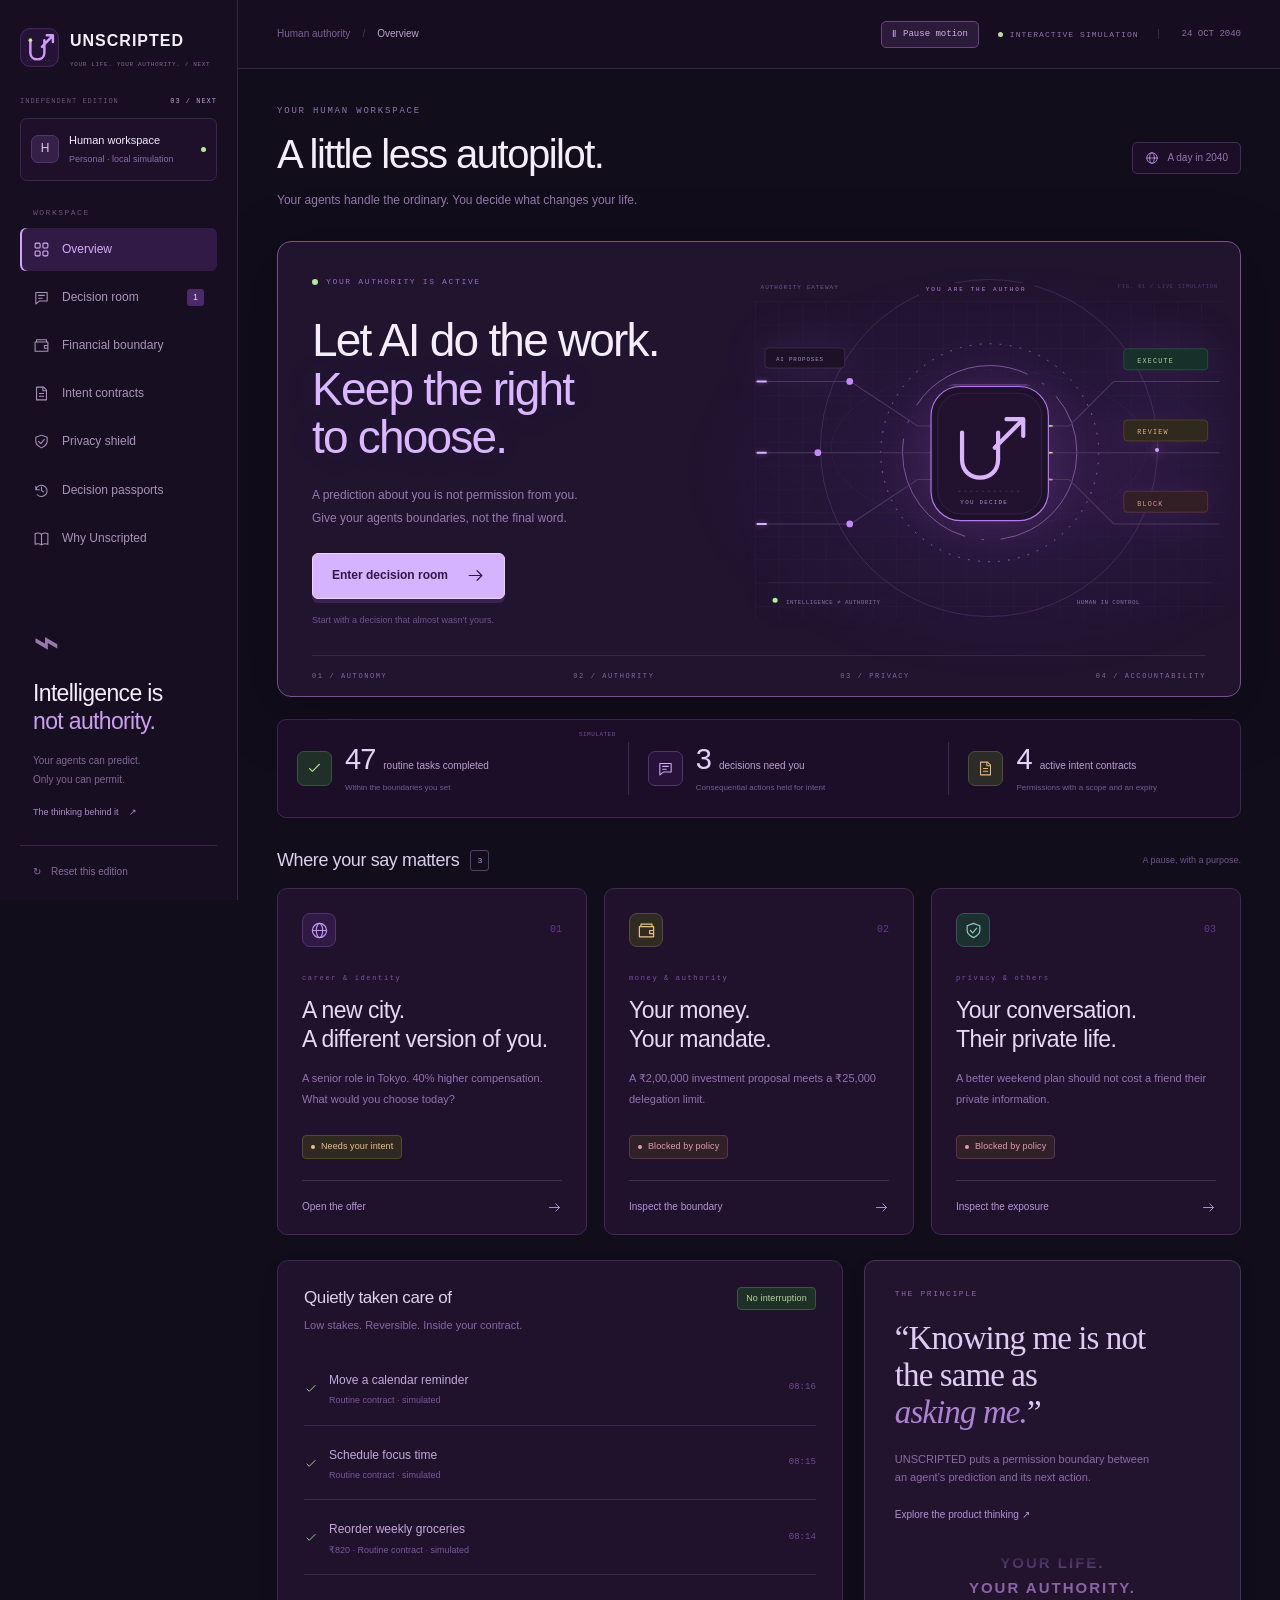
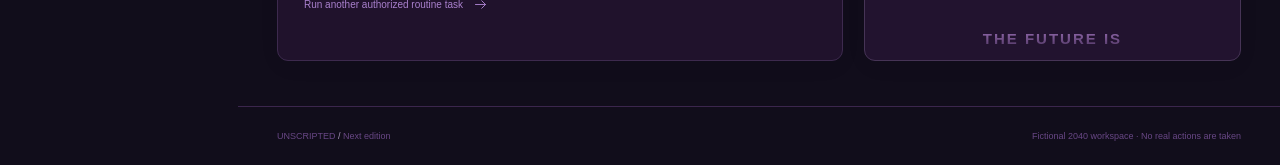
==== commit d18a5c03: "Add purple cinematic motion, starfield and pause control" ====
--- a/index.html
+++ b/index.html
@@ -6,7 +6,7 @@
   <meta name="theme-color" content="#0b111a">
   <meta name="description" content="In a world that predicts your every move, keep the right to choose. UNSCRIPTED is an interactive personal AI intent firewall prototype.">
   <title>UNSCRIPTED Next — Intelligence is not authority.</title>
-  <link rel="icon" href="data:image/svg+xml,%3Csvg%20xmlns%3D%22http%3A%2F%2Fwww.w3.org%2F2000%2Fsvg%22%20viewBox%3D%220%200%2064%2064%22%20fill%3D%22none%22%3E%3Crect%20x%3D%221%22%20y%3D%221%22%20width%3D%2262%22%20height%3D%2262%22%20rx%3D%2215%22%20fill%3D%22%23132735%22%20stroke%3D%22%233c697d%22%2F%3E%3Cpath%20d%3D%22M17%2020v21c0%2014%2023%2014%2023%200V20m4-8h10v11m0-11L36%2031%22%20stroke%3D%22%239ce7fc%22%20stroke-width%3D%224%22%20stroke-linecap%3D%22round%22%20stroke-linejoin%3D%22round%22%2F%3E%3Cpath%20d%3D%22M11%2053h42%22%20stroke%3D%22%23517184%22%20stroke-dasharray%3D%222%204%22%2F%3E%3Ccircle%20cx%3D%2217%22%20cy%3D%2220%22%20r%3D%223%22%20fill%3D%22%23c5ee9a%22%2F%3E%3C%2Fsvg%3E%0A" type="image/svg+xml">
+  <link rel="icon" href="data:image/svg+xml,%3Csvg%20xmlns%3D%22http%3A%2F%2Fwww.w3.org%2F2000%2Fsvg%22%20viewBox%3D%220%200%2064%2064%22%20fill%3D%22none%22%3E%3Crect%20x%3D%221%22%20y%3D%221%22%20width%3D%2262%22%20height%3D%2262%22%20rx%3D%2215%22%20fill%3D%22%23251335%22%20stroke%3D%22%235f3c7d%22%2F%3E%3Cpath%20d%3D%22M17%2020v21c0%2014%2023%2014%2023%200V20m4-8h10v11m0-11L36%2031%22%20stroke%3D%22%23cf9cfc%22%20stroke-width%3D%224%22%20stroke-linecap%3D%22round%22%20stroke-linejoin%3D%22round%22%2F%3E%3Cpath%20d%3D%22M11%2053h42%22%20stroke%3D%22%236c5184%22%20stroke-dasharray%3D%222%204%22%2F%3E%3Ccircle%20cx%3D%2217%22%20cy%3D%2220%22%20r%3D%223%22%20fill%3D%22%23c5ee9a%22%2F%3E%3C%2Fsvg%3E%0A" type="image/svg+xml">
   <style>
 @font-face{font-family:Workspace;src:local('Aptos'),local('Segoe UI'),local('Arial');font-display:swap}
 :root{--bg:#12131b;--surface:#1a1b25;--raised:#22232f;--line:#30303e;--text:#f0eef5;--muted:#a2a0b2;--purple:#c1adf4;--green:#a5cfb6;--amber:#d9b18b;--red:#dfaaaf;--radius:14px;color-scheme:dark;font-family:Workspace,'Segoe UI',sans-serif;font-size:14px}
@@ -23,18 +23,26 @@
 @media print{.sidebar,.topbar,footer,#toast{display:none}.shell{margin:0}body{background:#fff;color:#111}main{padding:15px}.panel{break-inside:avoid}}
 
 /* UNSCRIPTED Next. Precise, kinetic, and grounded in an actual decision workspace. */
-:root{--bg:#0b111a;--surface:#121c29;--raised:#192534;--line:#293747;--text:#eef5fa;--muted:#99a9bb;--purple:#99def5;--green:#b9e99b;--amber:#ebbd7d;--red:#e99ca8;--radius:12px;font-family:'Segoe UI',Arial,sans-serif}
-body{background:#0b111a;color:#eef5fa}::selection{background:#9bdef4;color:#102332}button,a,input,textarea,summary{outline-offset:5px}.muted{color:#99a9bb}em{color:#b5def0}.text-link{color:#9cdcf0}.text-link:hover{color:#ddf5fc}h1{font-weight:400;letter-spacing:-1.5px;font-size:40px}h2,h3{font-weight:450}.eyebrow{color:#90a8ba;letter-spacing:1.6px}.btn{border-radius:6px;font-weight:600;font-size:12px;min-height:46px;position:relative;overflow:hidden;transition:background .2s,transform .2s,border-color .2s,box-shadow .2s}.btn.primary{background:#a1e1f6;color:#102735;border:1px solid #b9ebfc;box-shadow:0 3px 0 #54869940}.btn.primary:hover:not(:disabled){background:#ccf1fd;transform:translateY(-2px);box-shadow:0 6px 24px #87d7f01a}.btn.primary:active:not(:disabled){transform:translateY(0)}.btn.primary .icon{transition:transform .25s}.btn.primary:hover .icon{transform:translateX(4px)}.btn.secondary{background:#182536;border-color:#33465c;color:#c9dfeb}.btn.secondary:hover{background:#223349;border-color:#587b96}.live-dot{background:#b8e99b;box-shadow:none}.icon{stroke-width:1.5}.sidebar{background:#0e1621;border-color:#263342;padding:28px 20px 20px;width:238px}.brand{font-size:16px;letter-spacing:1px;gap:11px}.brand-mark{background:none;padding:0;width:39px;height:39px;flex-shrink:0;border-radius:0}.brand-mark svg{width:100%;height:100%;display:block}.brand small{color:#688499;font-size:6px;letter-spacing:.65px;margin-top:7px}.edition-label{margin:29px 0 0;display:flex;justify-content:space-between;color:#526b7f;font:7px Consolas,monospace;letter-spacing:1px}.edition-label b{color:#9bc7da;font-weight:400}.workspace{margin:13px 0 27px;border-color:#263c4c;background:#101e2b;border-radius:7px;padding:13px 10px}.workspace small{color:#6e8a9f}.avatar{background:#203548;color:#c9e5ef;border-color:#35596c;border-radius:7px;font-family:inherit;font-size:12px}.nav-label{color:#526b81;font-size:8px}.nav-item{position:relative;border-radius:6px;color:#93a9bc;transition:background .2s,color .2s,box-shadow .2s;padding:12px 13px}.nav-item:hover{background:#172737;color:#d7edf7}.nav-item.active{background:#1a3446;color:#aee9fa;box-shadow:inset 2px 0 #a5e4f9}.nav-item.active .icon{color:#b1eafa}.nav-count{background:#2a5368;color:#d7f4ff;border-radius:3px;font-size:9px}.sidebar-bottom p{font-size:23px;line-height:1.2;letter-spacing:-.65px}.sidebar-bottom strong{color:#9fddf0}.sidebar-bottom .small{color:#668399;font-size:10px;line-height:1.9;margin-top:15px}.sidebar-bottom .text-link{font-size:9px;color:#8ab8cf}.boundary-icon{font-family:Georgia,serif;font-size:45px;color:#799faf}.reset{font-size:10px;border-color:#253848;color:#6b879d}.reset:hover{color:#bee9f7}.shell{margin-left:238px}.topbar{height:69px;background:#0d1620;border-color:#243443;padding:0 39px}.breadcrumb{font-size:10px;color:#617e95;gap:12px}.breadcrumb span:last-child{color:#a4bccd}.breadcrumb>span:first-child{color:#324d62}.simulation-label{font-size:8px;color:#7395aa;letter-spacing:1.05px}.simulation-label i{background:#b8dca1}.world-date{color:#6d8ba1;font-size:9px;border-color:#284051}.topbar-right{gap:19px}main{padding:35px 39px 45px;max-width:1550px}.page-heading{margin-bottom:29px}.page-heading .eyebrow{color:#7599ad;font-size:9px;letter-spacing:1.8px;margin-bottom:12px}.page-heading p{font-size:12px;color:#7896ac;line-height:1.8}.date-chip{border-color:#2c4353;background:#0e1d29;color:#749ab1;font-size:10px;border-radius:5px}.date-chip .icon{color:#91c5d9}.panel{border-color:#2a3b4e;background:#121e2c;box-shadow:0 6px 25px #00000009;border-radius:11px}.hero{background:#101e2b;border-color:#304f61;border-radius:14px;padding:34px 34px 0;grid-template-columns:1fr 1.02fr;isolation:isolate}.hero::before,.scenario::before{content:'';position:absolute;pointer-events:none;inset:0;opacity:0;border-radius:inherit;background:radial-gradient(350px circle at var(--pointer-x,50%) var(--pointer-y,50%),#98dbf20a,transparent 70%);transition:opacity .3s;z-index:-1}.hero:hover::before,.scenario:hover::before{opacity:1}.hero-copy .eyebrow{color:#6da9bc;letter-spacing:1.65px;font-size:8px}.hero h2{font-size:46px;font-weight:350;line-height:1.06;letter-spacing:-1.8px;margin:27px 0 22px}.hero h2 span{color:#b1e8fa}.hero p{color:#7c9daf;font-size:12px;line-height:1.9;max-width:380px}.hero-note{color:#52768c;font-size:9px;margin-top:14px}.hero-foot{color:#668b9f;border-color:#244351;font-size:7px;letter-spacing:1.6px;padding:16px 0;margin-top:28px}.next-system{display:flex;flex-direction:column;justify-content:center;margin:0 -18px 0 0;position:relative;min-width:0}.diagram-index{display:flex;justify-content:space-between;width:100%;padding:0 6px;font:6px Consolas,monospace;color:#547b90;letter-spacing:1px;gap:12px;margin-bottom:10px}.diagram-index span:last-child{color:#395b71;font-size:5px}.next-system svg{width:100%;max-width:none;display:block}.gateway-svg .circuit{stroke:#385061;stroke-width:1.2}.gateway-svg .signal{stroke:#9ee1f6;stroke-width:2;stroke-dasharray:12 440;stroke-dashoffset:450;animation:signal-run 6s linear infinite;animation-play-state:paused}.gateway-svg .signal-input{animation-delay:-2s}.gateway-svg .signal-execute{stroke:#b2e194;animation-delay:-.3s}.gateway-svg .signal-review{stroke:#ebc080;animation-delay:-1.6s}.gateway-svg .signal-block{stroke:#df91a1;animation-delay:-3s}.gateway-svg .orbital{transform-origin:280px 181px;animation:orbit 65s linear infinite;animation-play-state:paused}.gateway-svg .gate-scan{animation:scan 5.5s ease-in-out infinite;animation-play-state:paused;opacity:.3}.gateway-svg text{font:8px Consolas,monospace;letter-spacing:1.5px}.gateway-svg .wire-type{fill:#8cafc5;font-size:7px;letter-spacing:1px}.gateway-svg .gate-type{fill:#89b9cc;font-size:7px;letter-spacing:1.5px}.gateway-svg .execute-type{fill:#add39d}.gateway-svg .review-type{fill:#d6b485}.gateway-svg .block-type{fill:#d495a1}.gateway-svg .foot-type{fill:#7197ab;font-size:7px;letter-spacing:.5px}.hero.motion-visible .gateway-svg .signal,.hero.motion-visible .gateway-svg .orbital,.hero.motion-visible .gateway-svg .gate-scan{animation-play-state:running}.motion-paused .gateway-svg *{animation-play-state:paused!important}.stats{background:#0e1c28;border-color:#263f51;border-radius:9px;margin:22px 0 32px;padding:22px 0;grid-template-columns:1.2fr 1.1fr 1fr}.stats>div{padding:0 19px;gap:13px}.stats>div+div{border-color:#254253}.stats strong{font-size:29px;font-weight:350;letter-spacing:-1px;color:#d1edf6}.stats strong small{font-size:10px;letter-spacing:0;color:#9fc0d1;margin-left:8px}.stats p{font-size:8px;color:#597e95}.stat-icon{border-color:#365668;background:#122939;border-radius:7px;width:35px;height:35px}.stat-icon.green{color:#b4dc9e;background:#202f27;border-color:#3a5142}.stat-icon.amber{color:#e3b97e;background:#2c2b25;border-color:#514d3b}.mini-label{color:#517991;font-size:6px}.section-title h2{font-size:18px;color:#cee6ef;font-weight:400;letter-spacing:-.4px}.section-title>.small{font-size:9px;color:#527b91}.count{border-color:#3d5f72;color:#9ddef0;font-size:8px;border-radius:3px}.queue-grid{gap:17px;margin-bottom:25px}.scenario{position:relative;isolation:isolate;background:#111f2d;border-color:#2a4254;border-radius:10px;padding:24px 24px 0;transition:transform .3s,border-color .3s,background .3s}.scenario:hover{transform:translateY(-4px);border-color:#5c899e;background:#142638}.scenario .card-top{margin-bottom:26px}.scenario .card-top .mono{font-size:10px;color:#3d6982}.scenario-icon{background:#193546;border-color:#345a6d;color:#98d5e9;border-radius:8px}.finance .scenario-icon{background:#302b22;color:#e6c28c;border-color:#554b38}.privacy .scenario-icon{background:#1c302f;border-color:#335954;color:#92c7b7}.scenario .eyebrow{color:#567f98;font-size:7px;letter-spacing:1.65px}.scenario h3{font-size:23px;font-weight:400;line-height:1.25;color:#d7edf6}.scenario p{font-size:11px;color:#7399b0;line-height:1.9;margin-bottom:23px}.scenario .card-link{border-color:#2b4558;color:#94bfd4;font-size:10px;padding:17px 0;transition:color .2s}.scenario .card-link:hover{color:#c7effc}.scenario .card-link .icon{transition:transform .25s}.scenario:hover .card-link .icon{transform:translateX(5px)}.card-status{margin-bottom:21px}.badge{font-size:9px;border-radius:4px;padding:5px 8px;letter-spacing:.1px}.badge.review{background:#30291f;border-color:#524830;color:#e5c18c}.badge.block{background:#302027;border-color:#593641;color:#e29cac}.badge.execute{background:#1f3028;border-color:#3b5542;color:#b4d69d}.bottom-grid{gap:21px}.activity .section-title h2{font-size:17px}.activity>p{font-size:11px;color:#678ca3}.activity-row{border-color:#273f50;padding:17px 0}.activity-row strong{font-size:12px;color:#a9c9da}.activity-row small{color:#577f99;font-size:9px}.activity-row>.mono{color:#4b7590}.activity .text-link{font-size:10px;color:#80b5cd}.note-card{background:#13212f;border-color:#344756;position:relative;overflow:hidden}.note-card::after{content:'↗';position:absolute;right:18px;bottom:5px;font:150px/1 Georgia,serif;color:#244452;pointer-events:none;z-index:0}.note-card>*{position:relative;z-index:1}.note-card .eyebrow{font-size:8px;color:#6b91a8}.note-card blockquote{font-size:33px;line-height:1.12;color:#cce6f2;letter-spacing:-.9px}.note-card blockquote em{color:#83bed3}.note-card p{color:#6c91a6;font-size:11px}.note-card .text-link{font-size:10px;color:#93bed4}footer{border-color:#263c4d;color:#476c85;font-size:9px;padding:22px 39px}
+:root{--bg:#130b1a;--surface:#1e1229;--raised:#271934;--line:#392947;--text:#f4eefa;--muted:#ab99bb;--purple:#ca99f5;--green:#b9e99b;--amber:#ebbd7d;--red:#e99ca8;--radius:12px;font-family:'Segoe UI',Arial,sans-serif}
+body{background:#130b1a;color:#f4eefa}::selection{background:#ca9bf4;color:#221032}button,a,input,textarea,summary{outline-offset:5px}.muted{color:#ab99bb}em{color:#d4b5f0}.text-link{color:#c99cf0}.text-link:hover{color:#eeddfc}h1{font-weight:400;letter-spacing:-1.5px;font-size:40px}h2,h3{font-weight:450}.eyebrow{color:#a690ba;letter-spacing:1.6px}.btn{border-radius:6px;font-weight:600;font-size:12px;min-height:46px;position:relative;overflow:hidden;transition:background .2s,transform .2s,border-color .2s,box-shadow .2s}.btn.primary{background:#cea1f6;color:#241035;border:1px solid #ddb9fc;box-shadow:0 3px 0 #79549940}.btn.primary:hover:not(:disabled){background:#e6ccfd;transform:translateY(-2px);box-shadow:0 6px 24px #bf87f01a}.btn.primary:active:not(:disabled){transform:translateY(0)}.btn.primary .icon{transition:transform .25s}.btn.primary:hover .icon{transform:translateX(4px)}.btn.secondary{background:#281836;border-color:#49335c;color:#dbc9eb}.btn.secondary:hover{background:#372249;border-color:#795896}.live-dot{background:#b8e99b;box-shadow:none}.icon{stroke-width:1.5}.sidebar{background:#180e21;border-color:#352642;padding:28px 20px 20px;width:238px}.brand{font-size:16px;letter-spacing:1px;gap:11px}.brand-mark{background:none;padding:0;width:39px;height:39px;flex-shrink:0;border-radius:0}.brand-mark svg{width:100%;height:100%;display:block}.brand small{color:#826899;font-size:6px;letter-spacing:.65px;margin-top:7px}.edition-label{margin:29px 0 0;display:flex;justify-content:space-between;color:#6a527f;font:7px Consolas,monospace;letter-spacing:1px}.edition-label b{color:#bd9bda;font-weight:400}.workspace{margin:13px 0 27px;border-color:#3a264c;background:#1e102b;border-radius:7px;padding:13px 10px}.workspace small{color:#886e9f}.avatar{background:#352048;color:#ddc9ef;border-color:#52356c;border-radius:7px;font-family:inherit;font-size:12px}.nav-label{color:#6b5281;font-size:8px}.nav-item{position:relative;border-radius:6px;color:#a993bc;transition:background .2s,color .2s,box-shadow .2s;padding:12px 13px}.nav-item:hover{background:#281737;color:#e8d7f7}.nav-item.active{background:#311a46;color:#d7aefa;box-shadow:inset 2px 0 #d2a5f9}.nav-item.active .icon{color:#d8b1fa}.nav-count{background:#4b2a68;color:#ecd7ff;border-radius:3px;font-size:9px}.sidebar-bottom p{font-size:23px;line-height:1.2;letter-spacing:-.65px}.sidebar-bottom strong{color:#ca9ff0}.sidebar-bottom .small{color:#816699;font-size:10px;line-height:1.9;margin-top:15px}.sidebar-bottom .text-link{font-size:9px;color:#af8acf}.boundary-icon{font-family:Georgia,serif;font-size:45px;color:#9679af}.reset{font-size:10px;border-color:#382548;color:#866b9d}.reset:hover{color:#dcbef7}.shell{margin-left:238px}.topbar{height:69px;background:#170d20;border-color:#352443;padding:0 39px}.breadcrumb{font-size:10px;color:#7d6195;gap:12px}.breadcrumb span:last-child{color:#baa4cd}.breadcrumb>span:first-child{color:#4c3262}.simulation-label{font-size:8px;color:#9073aa;letter-spacing:1.05px}.simulation-label i{background:#b8dca1}.world-date{color:#896da1;font-size:9px;border-color:#3e2851}.topbar-right{gap:19px}main{padding:35px 39px 45px;max-width:1550px}.page-heading{margin-bottom:29px}.page-heading .eyebrow{color:#9375ad;font-size:9px;letter-spacing:1.8px;margin-bottom:12px}.page-heading p{font-size:12px;color:#9478ac;line-height:1.8}.date-chip{border-color:#412c53;background:#1c0e29;color:#9574b1;font-size:10px;border-radius:5px}.date-chip .icon{color:#b791d9}.panel{border-color:#3d2a4e;background:#20122c;box-shadow:0 6px 25px #00000009;border-radius:11px}.hero{background:#1e102b;border-color:#4a3061;border-radius:14px;padding:34px 34px 0;grid-template-columns:1fr 1.02fr;isolation:isolate}.hero::before,.scenario::before{content:'';position:absolute;pointer-events:none;inset:0;opacity:0;border-radius:inherit;background:radial-gradient(350px circle at var(--pointer-x,50%) var(--pointer-y,50%),#c898f20a,transparent 70%);transition:opacity .3s;z-index:-1}.hero:hover::before,.scenario:hover::before{opacity:1}.hero-copy .eyebrow{color:#976dbc;letter-spacing:1.65px;font-size:8px}.hero h2{font-size:46px;font-weight:350;line-height:1.06;letter-spacing:-1.8px;margin:27px 0 22px}.hero h2 span{color:#d8b1fa}.hero p{color:#977caf;font-size:12px;line-height:1.9;max-width:380px}.hero-note{color:#71528c;font-size:9px;margin-top:14px}.hero-foot{color:#84669f;border-color:#3c2451;font-size:7px;letter-spacing:1.6px;padding:16px 0;margin-top:28px}.next-system{display:flex;flex-direction:column;justify-content:center;margin:0 -18px 0 0;position:relative;min-width:0}.diagram-index{display:flex;justify-content:space-between;width:100%;padding:0 6px;font:6px Consolas,monospace;color:#745490;letter-spacing:1px;gap:12px;margin-bottom:10px}.diagram-index span:last-child{color:#573971;font-size:5px}.next-system svg{width:100%;max-width:none;display:block}.gateway-svg .circuit{stroke:#4e3861;stroke-width:1.2}.gateway-svg .signal{stroke:#cd9ef6;stroke-width:2;stroke-dasharray:12 440;stroke-dashoffset:450;animation:signal-run 6s linear infinite;animation-play-state:paused}.gateway-svg .signal-input{animation-delay:-2s}.gateway-svg .signal-execute{stroke:#b2e194;animation-delay:-.3s}.gateway-svg .signal-review{stroke:#ebc080;animation-delay:-1.6s}.gateway-svg .signal-block{stroke:#df91a1;animation-delay:-3s}.gateway-svg .orbital{transform-origin:280px 181px;animation:orbit 65s linear infinite;animation-play-state:paused}.gateway-svg .gate-scan{animation:scan 5.5s ease-in-out infinite;animation-play-state:paused;opacity:.3}.gateway-svg text{font:8px Consolas,monospace;letter-spacing:1.5px}.gateway-svg .wire-type{fill:#aa8cc5;font-size:7px;letter-spacing:1px}.gateway-svg .gate-type{fill:#ad89cc;font-size:7px;letter-spacing:1.5px}.gateway-svg .execute-type{fill:#add39d}.gateway-svg .review-type{fill:#d6b485}.gateway-svg .block-type{fill:#d495a1}.gateway-svg .foot-type{fill:#9071ab;font-size:7px;letter-spacing:.5px}.hero.motion-visible .gateway-svg .signal,.hero.motion-visible .gateway-svg .orbital,.hero.motion-visible .gateway-svg .gate-scan{animation-play-state:running}.motion-paused .gateway-svg *{animation-play-state:paused!important}.stats{background:#1c0e28;border-color:#3d2651;border-radius:9px;margin:22px 0 32px;padding:22px 0;grid-template-columns:1.2fr 1.1fr 1fr}.stats>div{padding:0 19px;gap:13px}.stats>div+div{border-color:#3e2553}.stats strong{font-size:29px;font-weight:350;letter-spacing:-1px;color:#e5d1f6}.stats strong small{font-size:10px;letter-spacing:0;color:#ba9fd1;margin-left:8px}.stats p{font-size:8px;color:#795995}.stat-icon{border-color:#513668;background:#271239;border-radius:7px;width:35px;height:35px}.stat-icon.green{color:#b4dc9e;background:#202f27;border-color:#3a5142}.stat-icon.amber{color:#e3b97e;background:#2c2b25;border-color:#514d3b}.mini-label{color:#735191;font-size:6px}.section-title h2{font-size:18px;color:#e0ceef;font-weight:400;letter-spacing:-.4px}.section-title>.small{font-size:9px;color:#745291}.count{border-color:#593d72;color:#c99df0;font-size:8px;border-radius:3px}.queue-grid{gap:17px;margin-bottom:25px}.scenario{position:relative;isolation:isolate;background:#20112d;border-color:#402a54;border-radius:10px;padding:24px 24px 0;transition:transform .3s,border-color .3s,background .3s}.scenario:hover{transform:translateY(-4px);border-color:#7f5c9e;background:#271438}.scenario .card-top{margin-bottom:26px}.scenario .card-top .mono{font-size:10px;color:#623d82}.scenario-icon{background:#311946;border-color:#52346d;color:#c398e9;border-radius:8px}.finance .scenario-icon{background:#302b22;color:#e6c28c;border-color:#554b38}.privacy .scenario-icon{background:#1c302f;border-color:#335954;color:#92c7b7}.scenario .eyebrow{color:#795698;font-size:7px;letter-spacing:1.65px}.scenario h3{font-size:23px;font-weight:400;line-height:1.25;color:#e8d7f6}.scenario p{font-size:11px;color:#9473b0;line-height:1.9;margin-bottom:23px}.scenario .card-link{border-color:#432b58;color:#b694d4;font-size:10px;padding:17px 0;transition:color .2s}.scenario .card-link:hover{color:#e3c7fc}.scenario .card-link .icon{transition:transform .25s}.scenario:hover .card-link .icon{transform:translateX(5px)}.card-status{margin-bottom:21px}.badge{font-size:9px;border-radius:4px;padding:5px 8px;letter-spacing:.1px}.badge.review{background:#30291f;border-color:#524830;color:#e5c18c}.badge.block{background:#302027;border-color:#593641;color:#e29cac}.badge.execute{background:#1f3028;border-color:#3b5542;color:#b4d69d}.bottom-grid{gap:21px}.activity .section-title h2{font-size:17px}.activity>p{font-size:11px;color:#8767a3}.activity-row{border-color:#3d2750;padding:17px 0}.activity-row strong{font-size:12px;color:#c3a9da}.activity-row small{color:#7a5799;font-size:9px}.activity-row>.mono{color:#704b90}.activity .text-link{font-size:10px;color:#a980cd}.note-card{background:#22132f;border-color:#463456;position:relative;overflow:hidden}.note-card::after{content:'↗';position:absolute;right:18px;bottom:5px;font:150px/1 Georgia,serif;color:#3d2452;pointer-events:none;z-index:0}.note-card>*{position:relative;z-index:1}.note-card .eyebrow{font-size:8px;color:#8c6ba8}.note-card blockquote{font-size:33px;line-height:1.12;color:#e0ccf2;letter-spacing:-.9px}.note-card blockquote em{color:#ae83d3}.note-card p{color:#8b6ca6;font-size:11px}.note-card .text-link{font-size:10px;color:#b693d4}footer{border-color:#3b264d;color:#684785;font-size:9px;padding:22px 39px}
 /* Decision screens: separate offer context from the user's authority. */
-.steps{gap:12px;margin-bottom:28px}.steps li{border-top:2px solid #273f52;color:#557c96;gap:10px;font-size:10px;padding-top:13px}.steps li>span{display:inline-grid;place-items:center;font:9px Consolas,monospace;width:24px;height:24px;background:#142d40;border-radius:5px;color:#668fa9}.steps .current{color:#a3dff2;border-color:#8dccdf}.steps .current>span{background:#a5dff2;color:#163243}.steps .complete{color:#a3c991;border-color:#78916a}.steps .complete>span{background:#233c2b;color:#b3d59f}.decision-layout{gap:24px;grid-template-columns:minmax(250px,.8fr) minmax(0,1.2fr)}.offer{border-color:#355266}.city-art{background:#172b3d;border-color:#355468;padding:15px 15px 0}.city-art svg circle{fill:#d6ac7c;opacity:.34}.city-art svg path[stroke="#b8a3d6"]{stroke:#6aa5bd}.city-art svg path[stroke="#746586"]{stroke:#3b6c88}.city-art svg text{fill:#8dbcd2}.city-art svg path[stroke="#6c5c7d"]{stroke:#436c83}.offer-body{padding:26px}.offer h2{font-size:25px;color:#d5edf7}.offer p{font-size:12px;color:#7a9cb2}.offer .eyebrow{font-size:8px;color:#608ca6}.offer dl>div{font-size:10px;border-color:#2b465a;padding:13px 0}.offer dt{color:#668ba3}.offer dd{color:#adcbdc}.offer .neutral-note{background:#172d3c;border-color:#355269;border-left:2px solid #82c7df;color:#89b3c9;font-size:10px}.decision{padding:33px;border-top:2px solid #73b8d0}.decision>.eyebrow{font-size:9px;color:#5e9bb3;margin-bottom:19px}.decision h2{font-size:32px;letter-spacing:-1px;color:#d9edf7;line-height:1.18}.decision h2 em{color:#95d1e5}.decision>p{font-size:13px;color:#7f9fb5;line-height:1.85}.decision legend{font-size:11px;color:#9ab9ce}.choice{border-color:#304c62;background:#132536;border-radius:7px;padding:18px 16px;transition:background .22s,border-color .22s,box-shadow .22s}.choice:hover{background:#193348;border-color:#5b8aa3}.choice:has(input:checked){background:#1b3b4f;border-color:#8dd6ef;box-shadow:inset 3px 0 #9ee5fc}.choice input{accent-color:#9bdef5}.choice strong{font-size:13px;color:#b9d8e9;font-weight:450}.choice small{font-size:11px;color:#729ab4}.field-label{color:#8db1ca;font-size:12px}.field-label>span{font-size:10px;color:#527d99}.field-label small{font-size:10px;color:#5f8ca6}input[type=text],input[type=number],input[type=date],input[type=search],textarea{background:#0d1c29;border-color:#2e4b63;border-radius:5px;color:#c5e4f3;font-size:13px;padding:12px 13px}input::placeholder,textarea::placeholder{color:#4e7793}textarea:focus,input:focus{border-color:#83c5e0}.micro{font-size:11px;color:#60859e}.comparison{border-color:#36576b;background:#142c3e;border-radius:7px}.comparison>div+div{background:#242b2d;border-color:#4b514a}.comparison strong{color:#c1e1f0;font-size:15px}.comparison .eyebrow{color:#7398b0}.comparison p,.comparison small{color:#6c9ab3}.comparison>div+div strong{color:#d1c3a8}.comparison>div+div small{color:#b49d78}.callout{background:#172f40;border-color:#30566e;border-radius:7px;color:#a4d6eb}.callout p{color:#7ba4bf}.callout.danger{background:#302229;border-color:#5a3c43;color:#e0b2b8}.callout.danger p{color:#bd919c}.policy-details{background:#102332;border-color:#2a4b62;border-radius:7px}.policy-details summary{background:#162e40;color:#8fbed7;font-size:11px}.policy-checks>div{border-color:#294a60}.policy-checks strong{color:#97c4df}.policy-checks small{color:#638ea9}.policy-checks code{color:#416f8d}.check-state.pass{background:#263f30;color:#b2d895}.check-state.review{background:#3c3222;color:#dec18b}.check-state.block{background:#3d2932;color:#da9faf}.completion-mark{background:#26432e;color:#bfdc9e;border-color:#41624c}.branches{border-color:#315269;background:#192d3d}.branches>div+div{background:#20382b;border-color:#355441}.branches .eyebrow{color:#779db2}.branches strong{color:#acd6e9}.branches p{color:#7499ad}.passport-detail{background:#0e2333;border-color:#2d5069;border-radius:6px}.passport-detail summary{color:#84bddb}.passport-detail dl>div{border-color:#264a63}.passport-detail dt{color:#527e9e}.passport-detail dd{color:#83b1cc}.finance-proposal{background:#17232e;border-color:#3a494f}.finance-proposal h2{color:#c9dce6}.finance-proposal .large-icon{background:#333025;border-color:#554f39;color:#dbc08b}.money{font-size:54px;font-weight:350;letter-spacing:-2px;color:#e0c28f}.money span{color:#877f6a;font-size:8px;letter-spacing:1.8px}.limit-visual{background:#232a29;border-color:#4b5042}.limit-track{background:#3b423a}.limit-track span{background:#d7c084;transform-origin:left;animation:bar-enter .7s ease-out both}.limit-visual strong{color:#d4c89e}.limit-visual small{color:#8c967f}.compact-dl dt{color:#6d97b1}.compact-dl dd{color:#9fc3d8}.result-note{background:#223e2c;border-color:#3e6047;color:#b3d69b}.payload{background:#261f28;border-color:#4d3c4d}.payload-header{background:#2b2532;color:#b49ba9}.payload>div{border-color:#493a4a}.payload code{color:#bf9daa}.data-tag{background:#382d39;color:#c2a1b2}.safe-alternative{background:#152c2e;border-color:#31524e}.safe-alternative .large-icon{background:#1d3c38;border-color:#37625a;color:#99d4bf}.safe-alternative h2{color:#c1dfd4}.safe-alternative h2 em{color:#94c7b2}.safe-payload{background:#1c3934;border-color:#345950}.safe-payload p{color:#a5d0bd}.safe-payload>div{color:#77a891}.safe-alternative>.text-link{color:#86b69e}.contract-tab{border-color:#2a495f;background:#132536;color:#adcede;border-radius:8px}.contract-tab.selected{background:#1d3b50;border-color:#5d92b0;box-shadow:inset 2px 0 #9ad8f1}.contract-tab small{color:#628ca7}.contract-tab .scenario-icon{background:#1d3b4e;border-color:#325c74;color:#9acee4}.contract-principle{color:#7095ad}.contract-principle .eyebrow{font-size:8px;color:#477590}.toggle-field{border-color:#284c64}.toggle-field strong{color:#9fc6dd}.toggle-field small{color:#618eaa}.toggle-field input{accent-color:#9edcf4}.live-evaluation{border-color:#2a5069}.neutral-note{background:#142c3e;border-color:#2a4c65;color:#7da8c3}.contract-editor .section-title h2{color:#b6d7e8}.history-tools,.history-row{border-color:#284a62}.history-heading strong{color:#b4d3e6}.history-heading p{color:#648ea9}.history-count{color:#4e7c9a}.history-heading .scenario-icon{background:#1b3547;border-color:#315772;color:#8dc0de}.filter{background:#142a3b;border-color:#31526a;color:#749fb9}.filter.active{background:#244b62;border-color:#527e98;color:#b2d9ec}.evidence-grid .panel{border-top:2px solid #487990}.evidence-number{color:#afddef;font-weight:350}.evidence-grid p{color:#8fb3c9}.evidence-grid small{color:#58829e}.evidence-grid a{color:#7eb2ce}.research-hero{border-color:#2b4c63}.research-hero h2{color:#cce5f3}.research-hero p{color:#749cb5}.mechanism{background:#142c3d}.engine-flow>div{background:#19354a;border-color:#305672;color:#a0c6dd}.engine-flow small{color:#618eaa}.thinking-grid h2{color:#bfdeee}.thinking-grid p,.adoption p{color:#83a8c0}.thinking-grid .muted{color:#5c87a3}dialog{background:#122536;border-color:#456d88;border-radius:12px;color:#bedfef;box-shadow:0 20px 80px #0008}dialog::backdrop{background:#020b13b8;backdrop-filter:blur(6px)}dialog[open]{animation:dialog-enter .25s ease-out}#toast{background:#1e4054;border-color:#4f7f98;color:#ccecf9;left:calc(50% + 119px);font-size:12px;border-radius:7px;box-shadow:0 12px 36px #0005}.storage-warning{background:#3a3224;border-color:#5b5138;color:#d4bf95}
+.steps{gap:12px;margin-bottom:28px}.steps li{border-top:2px solid #3e2752;color:#785596;gap:10px;font-size:10px;padding-top:13px}.steps li>span{display:inline-grid;place-items:center;font:9px Consolas,monospace;width:24px;height:24px;background:#2b1440;border-radius:5px;color:#8a66a9}.steps .current{color:#cda3f2;border-color:#b98ddf}.steps .current>span{background:#cea5f2;color:#2e1643}.steps .complete{color:#a3c991;border-color:#78916a}.steps .complete>span{background:#233c2b;color:#b3d59f}.decision-layout{gap:24px;grid-template-columns:minmax(250px,.8fr) minmax(0,1.2fr)}.offer{border-color:#4f3566}.city-art{background:#2b173d;border-color:#503568;padding:15px 15px 0}.city-art svg circle{fill:#d6ac7c;opacity:.34}.city-art svg path[stroke="#b8a3d6"]{stroke:#966abd}.city-art svg path[stroke="#746586"]{stroke:#643b88}.city-art svg text{fill:#b28dd2}.city-art svg path[stroke="#6c5c7d"]{stroke:#654383}.offer-body{padding:26px}.offer h2{font-size:25px;color:#e7d5f7}.offer p{font-size:12px;color:#987ab2}.offer .eyebrow{font-size:8px;color:#8560a6}.offer dl>div{font-size:10px;border-color:#442b5a;padding:13px 0}.offer dt{color:#8766a3}.offer dd{color:#c6addc}.offer .neutral-note{background:#2b173c;border-color:#513569;border-left:2px solid #b482df;color:#ab89c9;font-size:10px}.decision{padding:33px;border-top:2px solid #a573d0}.decision>.eyebrow{font-size:9px;color:#8b5eb3;margin-bottom:19px}.decision h2{font-size:32px;letter-spacing:-1px;color:#e9d9f7;line-height:1.18}.decision h2 em{color:#c095e5}.decision>p{font-size:13px;color:#9c7fb5;line-height:1.85}.decision legend{font-size:11px;color:#b69ace}.choice{border-color:#4b3062;background:#261336;border-radius:7px;padding:18px 16px;transition:background .22s,border-color .22s,box-shadow .22s}.choice:hover{background:#321948;border-color:#815ba3}.choice:has(input:checked){background:#371b4f;border-color:#c18def;box-shadow:inset 3px 0 #d09efc}.choice input{accent-color:#cb9bf5}.choice strong{font-size:13px;color:#d3b9e9;font-weight:450}.choice small{font-size:11px;color:#9572b4}.field-label{color:#ae8dca;font-size:12px}.field-label>span{font-size:10px;color:#785299}.field-label small{font-size:10px;color:#855fa6}input[type=text],input[type=number],input[type=date],input[type=search],textarea{background:#1c0d29;border-color:#4a2e63;border-radius:5px;color:#dec5f3;font-size:13px;padding:12px 13px}input::placeholder,textarea::placeholder{color:#734e93}textarea:focus,input:focus{border-color:#b583e0}.micro{font-size:11px;color:#81609e}.comparison{border-color:#52366b;background:#2a143e;border-radius:7px}.comparison>div+div{background:#29242d;border-color:#4b514a}.comparison strong{color:#dac1f0;font-size:15px}.comparison .eyebrow{color:#9473b0}.comparison p,.comparison small{color:#926cb3}.comparison>div+div strong{color:#d1c3a8}.comparison>div+div small{color:#b49d78}.callout{background:#2d1740;border-color:#51306e;border-radius:7px;color:#caa4eb}.callout p{color:#9f7bbf}.callout.danger{background:#302229;border-color:#5a3c43;color:#e0b2b8}.callout.danger p{color:#bd919c}.policy-details{background:#221032;border-color:#482a62;border-radius:7px}.policy-details summary{background:#2c1640;color:#b58fd7;font-size:11px}.policy-checks>div{border-color:#462960}.policy-checks strong{color:#bd97df}.policy-checks small{color:#8863a9}.policy-checks code{color:#6a418d}.check-state.pass{background:#263f30;color:#b2d895}.check-state.review{background:#3c3222;color:#dec18b}.check-state.block{background:#3d2932;color:#da9faf}.completion-mark{background:#26432e;color:#bfdc9e;border-color:#41624c}.branches{border-color:#4f3169;background:#2c193d}.branches>div+div{background:#20382b;border-color:#355441}.branches .eyebrow{color:#9677b2}.branches strong{color:#cdace9}.branches p{color:#9274ad}.passport-detail{background:#220e33;border-color:#4d2d69;border-radius:6px}.passport-detail summary{color:#b284db}.passport-detail dl>div{border-color:#472663}.passport-detail dt{color:#7b529e}.passport-detail dd{color:#aa83cc}.finance-proposal{background:#23172e;border-color:#453a4f}.finance-proposal h2{color:#d8c9e6}.finance-proposal .large-icon{background:#333025;border-color:#554f39;color:#dbc08b}.money{font-size:54px;font-weight:350;letter-spacing:-2px;color:#e0c28f}.money span{color:#877f6a;font-size:8px;letter-spacing:1.8px}.limit-visual{background:#232a29;border-color:#4b5042}.limit-track{background:#3b423a}.limit-track span{background:#d7c084;transform-origin:left;animation:bar-enter .7s ease-out both}.limit-visual strong{color:#d4c89e}.limit-visual small{color:#8c967f}.compact-dl dt{color:#916db1}.compact-dl dd{color:#bd9fd8}.result-note{background:#223e2c;border-color:#3e6047;color:#b3d69b}.payload{background:#261f28;border-color:#4d3c4d}.payload-header{background:#2b2532;color:#b49ba9}.payload>div{border-color:#493a4a}.payload code{color:#bf9daa}.data-tag{background:#382d39;color:#c2a1b2}.safe-alternative{background:#152c2e;border-color:#31524e}.safe-alternative .large-icon{background:#1d3c38;border-color:#37625a;color:#99d4bf}.safe-alternative h2{color:#c1dfd4}.safe-alternative h2 em{color:#94c7b2}.safe-payload{background:#1c3934;border-color:#345950}.safe-payload p{color:#a5d0bd}.safe-payload>div{color:#77a891}.safe-alternative>.text-link{color:#86b69e}.contract-tab{border-color:#462a5f;background:#261336;color:#c7adde;border-radius:8px}.contract-tab.selected{background:#381d50;border-color:#895db0;box-shadow:inset 2px 0 #c89af1}.contract-tab small{color:#8762a7}.contract-tab .scenario-icon{background:#371d4e;border-color:#553274;color:#c19ae4}.contract-principle{color:#9170ad}.contract-principle .eyebrow{font-size:8px;color:#6e4790}.toggle-field{border-color:#482864}.toggle-field strong{color:#c09fdd}.toggle-field small{color:#8861aa}.toggle-field input{accent-color:#cc9ef4}.live-evaluation{border-color:#4c2a69}.neutral-note{background:#2a143e;border-color:#492a65;color:#a27dc3}.contract-editor .section-title h2{color:#d1b6e8}.history-tools,.history-row{border-color:#472862}.history-heading strong{color:#cfb4e6}.history-heading p{color:#8964a9}.history-count{color:#774e9a}.history-heading .scenario-icon{background:#321b47;border-color:#543172;color:#b88dde}.filter{background:#29143b;border-color:#4f316a;color:#9974b9}.filter.active{background:#452462;border-color:#775298;color:#d1b2ec}.evidence-grid .panel{border-top:2px solid #6e4890}.evidence-number{color:#d1afef;font-weight:350}.evidence-grid p{color:#ae8fc9}.evidence-grid small{color:#7d589e}.evidence-grid a{color:#a97ece}.research-hero{border-color:#492b63}.research-hero h2{color:#e1ccf3}.research-hero p{color:#9774b5}.mechanism{background:#2a143d}.engine-flow>div{background:#33194a;border-color:#533072;color:#c1a0dd}.engine-flow small{color:#8861aa}.thinking-grid h2{color:#d8bfee}.thinking-grid p,.adoption p{color:#a483c0}.thinking-grid .muted{color:#825ca3}dialog{background:#251236;border-color:#694588;border-radius:12px;color:#d8beef;box-shadow:0 20px 80px #0008}dialog::backdrop{background:#0b0213b8;backdrop-filter:blur(6px)}dialog[open]{animation:dialog-enter .25s ease-out}#toast{background:#3b1e54;border-color:#764f98;color:#e4ccf9;left:calc(50% + 119px);font-size:12px;border-radius:7px;box-shadow:0 12px 36px #0005}.storage-warning{background:#3a3224;border-color:#5b5138;color:#d4bf95}
 @keyframes signal-run{to{stroke-dashoffset:0}}@keyframes orbit{to{transform:rotate(360deg)}}@keyframes scan{0%,100%{transform:translateY(0);opacity:0}15%,85%{opacity:.4}50%{transform:translateY(155px);opacity:.15}}@keyframes bar-enter{from{transform:scaleX(0)}to{transform:scaleX(1)}}@keyframes dialog-enter{from{opacity:0;transform:translateY(10px) scale(.98)}to{opacity:1;transform:none}}
 @media(prefers-reduced-motion:no-preference){.reveal-pending{opacity:0;transform:translateY(13px)}.reveal-ready{opacity:1;transform:translateY(0);transition:opacity .6s ease var(--entry-delay,0ms),transform .6s cubic-bezier(.2,.7,.2,1) var(--entry-delay,0ms)}.choice:has(input:checked){transition:background .22s,border-color .22s,box-shadow .22s}.nav-item.active .icon{animation:dialog-enter .25s ease-out}}
 @media(min-width:1550px){.hero h2{font-size:56px}.hero{padding:39px 40px 0}.hero p{font-size:13px}.hero-foot{font-size:8px}.diagram-index{font-size:7px}.diagram-index span:last-child{font-size:6px}}
 @media(max-width:1200px){.sidebar{width:205px;padding:27px 16px 18px}.shell{margin-left:205px}.nav-item{font-size:11px;gap:10px}.brand{font-size:14px;gap:9px}.brand small{font-size:5px}.brand-mark{width:35px;height:35px}.workspace{padding:11px 8px;font-size:10px}.workspace small{font-size:8px}.edition-label{font-size:6px}.sidebar-bottom{padding-left:10px}.sidebar-bottom p{font-size:23px}main{padding:31px 30px 40px}.topbar{padding:0 30px}.hero{padding:29px 27px 0;grid-template-columns:1.1fr 1fr}.hero h2{font-size:42px}.hero p{font-size:11px}.next-system{margin-right:-12px}.diagram-index{font-size:5px;letter-spacing:.7px}.diagram-index span:last-child{font-size:4px}.stats strong small{display:block;margin:5px 0 0;font-size:9px}.stats>div{padding:0 17px}.stats p{font-size:8px}.stats{grid-template-columns:1.2fr 1fr 1fr}.scenario{padding:21px 21px 0}.scenario h3{font-size:23px}.scenario p{font-size:11px}.hero-foot{font-size:6px;letter-spacing:1px}.hero-copy .eyebrow{font-size:7px}.page-heading h1{font-size:36px}#toast{left:calc(50% + 102px)}}
 @media(max-width:960px){.sidebar{width:185px;padding:25px 13px 18px}.shell{margin-left:185px}.brand{font-size:12px;gap:8px}.brand-mark{width:30px;height:30px}.brand small{font-size:4px;letter-spacing:.5px}.workspace{font-size:9px;gap:7px}.avatar{width:25px;height:25px}.workspace small{font-size:7px}.nav-item{font-size:10px;padding:11px 10px;gap:9px}.nav-item .icon{width:15px}.sidebar-bottom{padding:30px 10px 20px}.sidebar-bottom p{font-size:21px}.sidebar-bottom .small{font-size:10px}.sidebar-bottom .text-link{font-size:8px}.edition-label{font-size:5px}main{padding:28px 25px 35px}.topbar{padding:0 25px;height:63px}.topbar-right{gap:12px}.world-date{font-size:8px;padding-left:12px}.simulation-label{font-size:7px;letter-spacing:.6px}.hero{grid-template-columns:1fr .85fr;padding:25px 23px 0}.hero h2{font-size:38px}.hero p{font-size:11px}.hero p br{display:none}.hero-copy .btn{padding:11px 14px;font-size:10px;gap:12px}.hero-note{font-size:8px;max-width:240px}.diagram-index{display:none}.stats .stat-icon{display:none}.stats strong{font-size:28px}.stats strong small{font-size:9px}.section-title h2{font-size:16px}.section-title>.small{font-size:8px}.scenario{padding:20px 18px 0}.scenario h3{font-size:22px}.scenario p{font-size:11px}.scenario .eyebrow{font-size:6px}.queue-grid{gap:13px}.bottom-grid{grid-template-columns:1fr}.note-card blockquote{font-size:34px}.note-card blockquote br{display:none}.note-card blockquote{max-width:450px}.decision-layout,.finance-layout,.privacy-layout{grid-template-columns:1fr}.decision-layout .offer{display:grid;grid-template-columns:.85fr 1fr}.city-art{display:flex;align-items:center;border:0}.city-art svg{transform:none}.offer-body{padding:22px}.decision h2{font-size:32px}.steps li{font-size:9px;gap:8px}.steps li>span{width:21px;height:21px;font-size:8px}.contract-list{grid-template-columns:1fr 1fr}.thinking-grid{grid-template-columns:1fr 1fr}#toast{left:calc(50% + 92px)}footer{padding:20px 25px;font-size:8px}}
-@media(max-width:760px){.sidebar{position:relative;width:100%;height:auto;display:block;padding:20px 22px 0;background:#0e1823}.brand{font-size:17px;gap:10px}.brand-mark{width:36px;height:36px}.brand small{font-size:6px;letter-spacing:.65px}.edition-label,.workspace,.nav-label,.sidebar-bottom{display:none}.sidebar nav{margin-top:22px;padding-bottom:9px;gap:5px;scrollbar-color:#35576c transparent}.nav-item{font-size:10px;padding:10px 11px;border-radius:4px}.nav-item.active{box-shadow:inset 0 -2px #a5e4f9}.nav-item .icon{width:14px;height:14px}.reset{position:absolute;right:22px;top:27px;width:auto;border:0;padding:0;font-size:9px;gap:6px}.shell{margin:0}.topbar{height:48px;padding:0 22px}.world-date{display:none}.breadcrumb{font-size:9px}.simulation-label{font-size:7px;letter-spacing:.5px}main{padding:28px 22px 35px}.page-heading{margin-bottom:25px}.page-heading h1{font-size:34px}.page-heading p{font-size:12px}.date-chip{display:none}.hero{grid-template-columns:1.1fr 1fr;padding:29px 27px 0}.hero h2{font-size:43px}.hero p{font-size:12px}.hero-copy .eyebrow{font-size:7px}.hero-copy .btn{font-size:11px;gap:15px}.hero-note{font-size:8px}.hero-foot{font-size:6px}.stats{padding:22px 0;margin-bottom:29px}.stats strong small{font-size:10px}.stats>div{padding:0 20px}.stats strong{font-size:30px}.stats p{font-size:8px}.queue-grid{grid-template-columns:1fr;gap:15px}.scenario{padding:23px 24px 0;display:grid;grid-template-columns:43px 1fr 170px;column-gap:17px}.scenario .card-top{grid-column:1;grid-row:1/5;display:block;margin:0}.scenario .card-top .mono{margin-top:14px;display:block;text-align:center;width:34px}.scenario>.eyebrow{grid-column:2;font-size:7px}.scenario h3{grid-column:2;grid-row:2;font-size:24px}.scenario p{grid-column:2;grid-row:3;font-size:11px}.scenario .card-status{grid-column:3;grid-row:2;align-self:center;justify-self:end;margin:0}.scenario .card-link{grid-column:3;grid-row:3;align-self:end;justify-self:end;width:auto;border:0;font-size:10px;gap:10px}.scenario h3 br{display:none}.bottom-grid{grid-template-columns:1.3fr 1fr}.note-card blockquote{font-size:30px}.note-card blockquote br{display:block}.activity-row strong{font-size:11px}.activity-row small{font-size:9px}.activity .section-title h2{font-size:16px}.activity .badge{font-size:8px}.activity{padding:23px}.note-card{padding:25px}.decision-layout .offer{grid-template-columns:.85fr 1fr}.offer h2{font-size:24px}.offer dl>div{font-size:10px}.decision{padding:29px}.steps li{font-size:9px}.finance-layout .decision h2{font-size:32px}.contract-editor .section-title h2{font-size:24px}.research-hero h2{font-size:40px}.thinking-grid h2{font-size:26px}.thinking-grid p{font-size:12px}.research-hero p{font-size:12px}.evidence-grid .panel{padding:24px}.evidence-grid p{font-size:13px}.evidence-grid small{font-size:10px}.evidence-grid a{font-size:11px}#toast{left:50%;max-width:calc(100vw - 35px)}footer{font-size:8px;padding:20px 22px}}
-@media(max-width:540px){.sidebar{padding:18px 18px 0}.brand{font-size:16px}.brand-mark{width:34px;height:34px}.brand small{font-size:5px;letter-spacing:.6px}.reset{right:18px;top:24px;font-size:8px}.reset span{max-width:54px;text-align:left;line-height:1.4}.sidebar nav{margin-top:20px}.nav-item{font-size:9px;padding:10px 10px}.topbar{padding:0 18px;height:45px}.breadcrumb{font-size:8px;gap:8px}.simulation-label{font-size:6px;letter-spacing:.25px}main{padding:26px 18px 35px}.page-heading h1{font-size:32px;letter-spacing:-1px}.page-heading .eyebrow{font-size:8px}.page-heading p{font-size:11px;line-height:1.9}.hero{display:flex;flex-direction:column;padding:27px 24px 0;gap:0}.hero h2{font-size:43px;letter-spacing:-1.7px;margin:25px 0 21px}.hero h2 span{display:inline}.hero p{font-size:12px;line-height:1.9}.hero-copy .eyebrow{font-size:7px;letter-spacing:1.1px}.hero-copy .btn{width:100%;justify-content:space-between;font-size:11px;padding:13px 15px}.hero-note{font-size:8px;max-width:none}.next-system{height:auto;margin:30px -12px 0;display:block;width:calc(100% + 24px)}.next-system svg{max-width:none;width:100%;height:auto}.hero-foot{gap:8px;padding:14px 0;margin-top:13px;font-size:5px;letter-spacing:.55px}.hero-foot span{max-width:63px;line-height:1.8}.stats{grid-template-columns:1fr 1fr 1fr;padding:22px 0;margin:18px 0 28px}.stats>div{padding:0 11px;gap:0}.stats strong{font-size:29px;line-height:1}.stats strong small{font-size:8px;line-height:1.6;margin-top:8px;min-height:26px;max-width:85px}.stats p{display:none}.stats .mini-label{font-size:5px;right:8px;top:-12px}.section-title h2{font-size:16px;gap:8px}.section-title>.small{font-size:7px;max-width:125px;text-align:right}.scenario{display:flex;padding:24px 23px 0}.scenario .card-top{display:flex;width:100%;margin-bottom:24px}.scenario .card-top .mono{display:inline;margin:0;width:auto}.scenario>.eyebrow{font-size:7px}.scenario h3{font-size:28px;line-height:1.2;margin-bottom:15px}.scenario p{font-size:12px;line-height:1.9;margin:0 0 21px}.scenario .card-status{align-self:start;margin:0 0 20px}.scenario .card-link{align-self:stretch;width:100%;border-top:1px solid #2b4558;padding:17px 0;font-size:11px;justify-content:space-between}.bottom-grid{grid-template-columns:1fr;gap:18px}.activity-row strong{font-size:12px}.activity-row small{font-size:10px}.activity-row>.mono{font-size:9px}.note-card blockquote{font-size:33px}.note-card p{font-size:12px}.note-card .text-link{font-size:11px}.steps{gap:9px}.steps li{display:block;font-size:8px;line-height:1.6;padding-top:11px}.steps li>span{display:grid;width:22px;height:22px;font-size:9px;margin-bottom:7px}.decision-layout{gap:19px}.decision-layout .offer{display:block}.city-art{height:138px;display:block;padding:0 12px;overflow:hidden}.city-art svg{max-width:320px;margin:auto;transform:translateY(-28px)}.offer-body{padding:22px}.offer h2{font-size:26px}.offer p{font-size:12px}.offer dl{display:grid;grid-template-columns:1fr 1fr;gap:0 13px}.offer dl>div{display:block;padding:11px 0;font-size:10px}.offer dd{text-align:left;margin-top:5px}.offer .neutral-note{font-size:10px}.decision{padding:27px 22px}.decision h2{font-size:30px;line-height:1.2}.decision>p{font-size:12px}.decision>.eyebrow{font-size:8px}.choice{padding:17px 13px}.choice strong{font-size:12px}.choice small{font-size:10px}.decision legend{font-size:11px}.micro{font-size:11px}.comparison strong{font-size:15px}.comparison small,.comparison p{font-size:11px}.callout p{font-size:11px}.policy-details summary{font-size:10px}.policy-details summary .badge{font-size:7px}.policy-checks small{font-size:11px}.passport-detail summary{font-size:10px}.passport-detail dl>div{font-size:10px}.contract-list{grid-template-columns:1fr 1fr}.contract-tab strong{font-size:11px}.contract-tab small{font-size:9px}.contract-editor{padding:25px 21px}.contract-editor .section-title h2{font-size:24px}.toggle-field small{font-size:10px}.field-label{font-size:12px}.field-label small{font-size:10px}.form-grid{grid-template-columns:1fr}.privacy-layout .panel{padding:24px 22px}.privacy-layout .panel>h2{font-size:29px}.safe-alternative h2{font-size:31px!important}.safe-payload p{font-size:22px}.payload code{font-size:10px}.payload .data-tag{font-size:7px}.finance-proposal{padding:24px 22px}.finance-proposal .compact-dl>div{display:block}.compact-dl dd{text-align:left;margin-top:4px}.finance-layout .decision h2{font-size:31px}.money{font-size:46px}.history-heading strong{font-size:12px}.history-heading p{font-size:10px}.history-heading>.badge{font-size:8px}.history-tools .filter{font-size:9px}.history-count{font-size:9px}.research-hero h2{font-size:39px}.research-hero p{font-size:13px}.thinking-grid{grid-template-columns:1fr}.thinking-grid h2{font-size:28px}.thinking-grid p,.adoption p{font-size:13px}.engine-flow>div{font-size:12px}.page-heading>.btn{font-size:9px;padding:9px 11px}.page-heading>.btn .icon{width:13px}footer{padding:22px 18px;font-size:8px}}
+@media(max-width:760px){.sidebar{position:relative;width:100%;height:auto;display:block;padding:20px 22px 0;background:#190e23}.brand{font-size:17px;gap:10px}.brand-mark{width:36px;height:36px}.brand small{font-size:6px;letter-spacing:.65px}.edition-label,.workspace,.nav-label,.sidebar-bottom{display:none}.sidebar nav{margin-top:22px;padding-bottom:9px;gap:5px;scrollbar-color:#52356c transparent}.nav-item{font-size:10px;padding:10px 11px;border-radius:4px}.nav-item.active{box-shadow:inset 0 -2px #d2a5f9}.nav-item .icon{width:14px;height:14px}.reset{position:absolute;right:22px;top:27px;width:auto;border:0;padding:0;font-size:9px;gap:6px}.shell{margin:0}.topbar{height:48px;padding:0 22px}.world-date{display:none}.breadcrumb{font-size:9px}.simulation-label{font-size:7px;letter-spacing:.5px}main{padding:28px 22px 35px}.page-heading{margin-bottom:25px}.page-heading h1{font-size:34px}.page-heading p{font-size:12px}.date-chip{display:none}.hero{grid-template-columns:1.1fr 1fr;padding:29px 27px 0}.hero h2{font-size:43px}.hero p{font-size:12px}.hero-copy .eyebrow{font-size:7px}.hero-copy .btn{font-size:11px;gap:15px}.hero-note{font-size:8px}.hero-foot{font-size:6px}.stats{padding:22px 0;margin-bottom:29px}.stats strong small{font-size:10px}.stats>div{padding:0 20px}.stats strong{font-size:30px}.stats p{font-size:8px}.queue-grid{grid-template-columns:1fr;gap:15px}.scenario{padding:23px 24px 0;display:grid;grid-template-columns:43px 1fr 170px;column-gap:17px}.scenario .card-top{grid-column:1;grid-row:1/5;display:block;margin:0}.scenario .card-top .mono{margin-top:14px;display:block;text-align:center;width:34px}.scenario>.eyebrow{grid-column:2;font-size:7px}.scenario h3{grid-column:2;grid-row:2;font-size:24px}.scenario p{grid-column:2;grid-row:3;font-size:11px}.scenario .card-status{grid-column:3;grid-row:2;align-self:center;justify-self:end;margin:0}.scenario .card-link{grid-column:3;grid-row:3;align-self:end;justify-self:end;width:auto;border:0;font-size:10px;gap:10px}.scenario h3 br{display:none}.bottom-grid{grid-template-columns:1.3fr 1fr}.note-card blockquote{font-size:30px}.note-card blockquote br{display:block}.activity-row strong{font-size:11px}.activity-row small{font-size:9px}.activity .section-title h2{font-size:16px}.activity .badge{font-size:8px}.activity{padding:23px}.note-card{padding:25px}.decision-layout .offer{grid-template-columns:.85fr 1fr}.offer h2{font-size:24px}.offer dl>div{font-size:10px}.decision{padding:29px}.steps li{font-size:9px}.finance-layout .decision h2{font-size:32px}.contract-editor .section-title h2{font-size:24px}.research-hero h2{font-size:40px}.thinking-grid h2{font-size:26px}.thinking-grid p{font-size:12px}.research-hero p{font-size:12px}.evidence-grid .panel{padding:24px}.evidence-grid p{font-size:13px}.evidence-grid small{font-size:10px}.evidence-grid a{font-size:11px}#toast{left:50%;max-width:calc(100vw - 35px)}footer{font-size:8px;padding:20px 22px}}
+@media(max-width:540px){.sidebar{padding:18px 18px 0}.brand{font-size:16px}.brand-mark{width:34px;height:34px}.brand small{font-size:5px;letter-spacing:.6px}.reset{right:18px;top:24px;font-size:8px}.reset span{max-width:54px;text-align:left;line-height:1.4}.sidebar nav{margin-top:20px}.nav-item{font-size:9px;padding:10px 10px}.topbar{padding:0 18px;height:45px}.breadcrumb{font-size:8px;gap:8px}.simulation-label{font-size:6px;letter-spacing:.25px}main{padding:26px 18px 35px}.page-heading h1{font-size:32px;letter-spacing:-1px}.page-heading .eyebrow{font-size:8px}.page-heading p{font-size:11px;line-height:1.9}.hero{display:flex;flex-direction:column;padding:27px 24px 0;gap:0}.hero h2{font-size:43px;letter-spacing:-1.7px;margin:25px 0 21px}.hero h2 span{display:inline}.hero p{font-size:12px;line-height:1.9}.hero-copy .eyebrow{font-size:7px;letter-spacing:1.1px}.hero-copy .btn{width:100%;justify-content:space-between;font-size:11px;padding:13px 15px}.hero-note{font-size:8px;max-width:none}.next-system{height:auto;margin:30px -12px 0;display:block;width:calc(100% + 24px)}.next-system svg{max-width:none;width:100%;height:auto}.hero-foot{gap:8px;padding:14px 0;margin-top:13px;font-size:5px;letter-spacing:.55px}.hero-foot span{max-width:63px;line-height:1.8}.stats{grid-template-columns:1fr 1fr 1fr;padding:22px 0;margin:18px 0 28px}.stats>div{padding:0 11px;gap:0}.stats strong{font-size:29px;line-height:1}.stats strong small{font-size:8px;line-height:1.6;margin-top:8px;min-height:26px;max-width:85px}.stats p{display:none}.stats .mini-label{font-size:5px;right:8px;top:-12px}.section-title h2{font-size:16px;gap:8px}.section-title>.small{font-size:7px;max-width:125px;text-align:right}.scenario{display:flex;padding:24px 23px 0}.scenario .card-top{display:flex;width:100%;margin-bottom:24px}.scenario .card-top .mono{display:inline;margin:0;width:auto}.scenario>.eyebrow{font-size:7px}.scenario h3{font-size:28px;line-height:1.2;margin-bottom:15px}.scenario p{font-size:12px;line-height:1.9;margin:0 0 21px}.scenario .card-status{align-self:start;margin:0 0 20px}.scenario .card-link{align-self:stretch;width:100%;border-top:1px solid #432b58;padding:17px 0;font-size:11px;justify-content:space-between}.bottom-grid{grid-template-columns:1fr;gap:18px}.activity-row strong{font-size:12px}.activity-row small{font-size:10px}.activity-row>.mono{font-size:9px}.note-card blockquote{font-size:33px}.note-card p{font-size:12px}.note-card .text-link{font-size:11px}.steps{gap:9px}.steps li{display:block;font-size:8px;line-height:1.6;padding-top:11px}.steps li>span{display:grid;width:22px;height:22px;font-size:9px;margin-bottom:7px}.decision-layout{gap:19px}.decision-layout .offer{display:block}.city-art{height:138px;display:block;padding:0 12px;overflow:hidden}.city-art svg{max-width:320px;margin:auto;transform:translateY(-28px)}.offer-body{padding:22px}.offer h2{font-size:26px}.offer p{font-size:12px}.offer dl{display:grid;grid-template-columns:1fr 1fr;gap:0 13px}.offer dl>div{display:block;padding:11px 0;font-size:10px}.offer dd{text-align:left;margin-top:5px}.offer .neutral-note{font-size:10px}.decision{padding:27px 22px}.decision h2{font-size:30px;line-height:1.2}.decision>p{font-size:12px}.decision>.eyebrow{font-size:8px}.choice{padding:17px 13px}.choice strong{font-size:12px}.choice small{font-size:10px}.decision legend{font-size:11px}.micro{font-size:11px}.comparison strong{font-size:15px}.comparison small,.comparison p{font-size:11px}.callout p{font-size:11px}.policy-details summary{font-size:10px}.policy-details summary .badge{font-size:7px}.policy-checks small{font-size:11px}.passport-detail summary{font-size:10px}.passport-detail dl>div{font-size:10px}.contract-list{grid-template-columns:1fr 1fr}.contract-tab strong{font-size:11px}.contract-tab small{font-size:9px}.contract-editor{padding:25px 21px}.contract-editor .section-title h2{font-size:24px}.toggle-field small{font-size:10px}.field-label{font-size:12px}.field-label small{font-size:10px}.form-grid{grid-template-columns:1fr}.privacy-layout .panel{padding:24px 22px}.privacy-layout .panel>h2{font-size:29px}.safe-alternative h2{font-size:31px!important}.safe-payload p{font-size:22px}.payload code{font-size:10px}.payload .data-tag{font-size:7px}.finance-proposal{padding:24px 22px}.finance-proposal .compact-dl>div{display:block}.compact-dl dd{text-align:left;margin-top:4px}.finance-layout .decision h2{font-size:31px}.money{font-size:46px}.history-heading strong{font-size:12px}.history-heading p{font-size:10px}.history-heading>.badge{font-size:8px}.history-tools .filter{font-size:9px}.history-count{font-size:9px}.research-hero h2{font-size:39px}.research-hero p{font-size:13px}.thinking-grid{grid-template-columns:1fr}.thinking-grid h2{font-size:28px}.thinking-grid p,.adoption p{font-size:13px}.engine-flow>div{font-size:12px}.page-heading>.btn{font-size:9px;padding:9px 11px}.page-heading>.btn .icon{width:13px}footer{padding:22px 18px;font-size:8px}}
 @media(prefers-reduced-motion:reduce){.reveal-pending,.reveal-ready{opacity:1!important;transform:none!important;transition:none!important}.gateway-svg .signal{stroke-dasharray:none;opacity:.3}.gateway-svg .gate-scan{display:none}*,*::before,*::after{animation:none!important;transition:none!important;scroll-behavior:auto!important}}
+
+:root{--purple:#d0adf7}body{background:#110d1b}.hero{background:#20142f;border-color:#79508f;box-shadow:0 15px 65px #08040f55;perspective:1100px}.hero-copy{position:relative;z-index:2}.hero h2 span{color:#d9b8ff;text-shadow:0 0 45px #b684ed22}.hero-foot{position:relative;z-index:2}.next-system{z-index:1;transform:translate3d(var(--scene-x,0px),var(--scene-y,0px),0);transition:transform .65s cubic-bezier(.2,.7,.2,1);overflow:visible}.gateway-svg{position:relative;z-index:1;filter:drop-shadow(0 0 20px #b76cf524)}.gateway-svg .signal-input{stroke:#d9b0ff;stroke-width:2.6;filter:drop-shadow(0 0 3px #c688ff80)}.gateway-svg .orbital{stroke:#a16ccc;stroke-dasharray:2 10;animation-duration:38s}.gateway-svg circle:nth-of-type(2){stroke:#8f63a9;stroke-dasharray:150 20 3 20;transform-origin:280px 181px;animation:orbit-reverse 22s linear infinite;animation-play-state:paused}.hero.motion-visible .gateway-svg circle:nth-of-type(2){animation-play-state:running}.hero .gateway-svg .gate-scan{stroke:#d7a7ff;filter:drop-shadow(0 0 5px #b870ed)}.hero-copy .btn.primary{background:#d5b3ff;border-color:#ebd4ff;color:#311746;box-shadow:0 4px 0 #6d458b55}.hero-copy .btn.primary:hover{background:#e8cfff;box-shadow:0 6px 28px #be83f42b}.hero:hover .gateway-svg{filter:drop-shadow(0 0 25px #b576ee38)}.motion-toggle{display:flex;align-items:center;gap:7px;padding:7px 10px;background:#2a1b38;border:1px solid #68447c;border-radius:5px;color:#d6afea;font:9px Consolas,monospace;white-space:nowrap}.motion-toggle:hover{background:#42294f;border-color:#bd8cd5}.motion-toggle[aria-pressed=true]{background:#3d2a24;border-color:#866443;color:#e4c69d}.cinematic-scene{position:absolute;inset:0;pointer-events:none;z-index:0;overflow:hidden;border-radius:inherit}.starfield{position:absolute;inset:0;width:100%;height:100%;opacity:.85}.space-horizon{position:absolute;width:70%;height:95%;right:-11%;top:3%;border-radius:50%;background:radial-gradient(ellipse at center,#a74fe82b 0%,#692ca516 34%,transparent 68%);animation:nebula-breathe 12s ease-in-out infinite;will-change:transform}.floating-types{position:absolute;inset:0;perspective:800px;transform-style:preserve-3d}.floating-word{position:absolute;right:4%;font:8px Consolas,monospace;letter-spacing:3px;white-space:nowrap;color:#d1a4ed;opacity:0;text-shadow:0 0 12px #ac6fdb55;animation:spatial-words 20s linear infinite;will-change:transform,opacity}.word-1{top:15%;animation-delay:-1s}.word-2{top:75%;right:12%;animation-delay:-8s}.word-3{top:40%;right:0;animation-delay:-14s;font-size:6px;letter-spacing:2px}.word-4{top:85%;right:30%;animation-delay:-5s;font-size:7px}.orbital-label{position:absolute;left:50%;top:49%;width:72%;aspect-ratio:1;transform:translate(-50%,-50%);border:1px solid #ae72d536;border-radius:50%;animation:label-orbit 32s linear infinite;z-index:0;pointer-events:none}.orbital-label:after{content:'';position:absolute;inset:10px;border:1px dashed #a26acb2b;border-radius:50%;transform:rotateX(60deg)}.orbital-label span{position:absolute;top:1%;left:29%;font:6px Consolas,monospace;letter-spacing:2px;color:#bb83dc;background:#22132f;padding:3px 7px}.orbital-label i{position:absolute;top:50%;right:-2px;width:4px;height:4px;border-radius:50%;background:#d5a5ff;box-shadow:0 0 11px #d0a0ff}.note-card{padding-bottom:135px}.note-card:after{display:none}.perspective-crawl{position:absolute;bottom:0;left:10%;right:10%;height:110px;overflow:hidden;pointer-events:none;perspective:180px;mask-image:linear-gradient(to bottom,transparent,black 30%,black 75%,transparent);z-index:0}.perspective-crawl>div{text-align:center;font:700 15px/1.7 'Segoe UI',sans-serif;letter-spacing:2px;color:#b887d8;transform-origin:50% 100%;animation:story-crawl 28s linear infinite;opacity:.7}.title-arrive{animation:title-resolve .9s cubic-bezier(.16,1,.3,1) both}.hero-copy .btn.primary:after{content:'';position:absolute;inset:-80% -50%;background:linear-gradient(110deg,transparent 40%,#fff6 50%,transparent 60%);transform:translateX(-100%) rotate(10deg);animation:button-sheen 9s ease-in-out infinite;pointer-events:none}.steps .current>span{box-shadow:0 0 0 0 #bf83e655;animation:step-beacon 3s ease-out infinite}.motion-paused *,.motion-paused *::before,.motion-paused *::after{animation-play-state:paused!important}.motion-paused .reveal-pending{opacity:1;transform:none}
+@keyframes spatial-words{0%{opacity:0;transform:translate3d(-35px,22px,-160px) rotateX(12deg)}15%{opacity:.5}70%{opacity:.4}100%{opacity:0;transform:translate3d(45px,-48px,110px) rotateX(12deg)}}@keyframes nebula-breathe{0%,100%{transform:scale(.92) rotate(-8deg);opacity:.65}50%{transform:scale(1.12) rotate(8deg);opacity:1}}@keyframes label-orbit{from{transform:translate(-50%,-50%) rotate(-16deg)}to{transform:translate(-50%,-50%) rotate(344deg)}}@keyframes orbit-reverse{to{transform:rotate(-360deg)}}@keyframes story-crawl{0%{transform:rotateX(23deg) translateY(125px)}100%{transform:rotateX(23deg) translateY(-330px)}}@keyframes title-resolve{from{opacity:.2;filter:blur(4px);transform:translateY(14px)}to{opacity:1;filter:blur(0);transform:none}}@keyframes button-sheen{0%,68%{transform:translateX(-100%) rotate(10deg)}88%,100%{transform:translateX(100%) rotate(10deg)}}@keyframes step-beacon{0%{box-shadow:0 0 0 0 #bf83e638}70%,100%{box-shadow:0 0 0 8px #bf83e600}}
+@media(max-width:960px){.topbar-right{gap:10px}.world-date{display:none}.motion-toggle{font-size:8px;padding:6px 8px}.orbital-label span{font-size:5px}.floating-word{font-size:6px;letter-spacing:1.5px}}
+.hero:not(.motion-visible) .cinematic-scene *,.hero:not(.motion-visible) .orbital-label,.bottom-grid:not(.motion-visible) .perspective-crawl>div{animation-play-state:paused!important}
+@media(max-width:760px){.motion-toggle-label{display:none}.motion-toggle{width:26px;height:26px;justify-content:center;padding:0}.topbar-right{gap:9px}.topbar .simulation-label{font-size:6px}.next-system{transition:transform .5s}.note-card{padding-bottom:135px}.floating-word{right:3%}.topbar .world-date{display:none}}
+@media(max-width:540px){.cinematic-scene .starfield{opacity:.7}.space-horizon{width:150%;height:70%;right:-30%;top:30%}.floating-word{top:58%;font-size:6px;letter-spacing:1.8px}.word-2{top:77%;right:15%}.word-3{top:67%;font-size:5px}.word-4{top:87%;right:20%}.orbital-label{width:73%;top:50%}.orbital-label span{font-size:5px;letter-spacing:1px}.perspective-crawl{height:105px}.perspective-crawl>div{font-size:14px}.motion-toggle{width:23px;height:23px}.topbar-right{gap:7px}.topbar .simulation-label{font-size:5px;letter-spacing:.2px}}
+@media(prefers-reduced-motion:reduce){.cinematic-scene,.orbital-label,.perspective-crawl{display:none}.note-card{padding-bottom:27px}.title-arrive{filter:none!important;opacity:1!important}.hero-copy .btn:after{display:none}.motion-toggle{opacity:.7}*,*::before,*::after{animation:none!important;transition:none!important}}
 
 </style>
 
@@ -43,7 +51,7 @@
 <body>
   <a class="skip" href="#main">Skip to content</a>
   <aside class="sidebar" aria-label="Main navigation">
-    <a href="#overview" class="brand" aria-label="Unscripted home"><span class="brand-mark" aria-hidden="true"><svg xmlns="http://www.w3.org/2000/svg" viewBox="0 0 64 64" fill="none"><rect x="1" y="1" width="62" height="62" rx="15" fill="#132735" stroke="#3c697d"/><path d="M17 20v21c0 14 23 14 23 0V20m4-8h10v11m0-11L36 31" stroke="#9ce7fc" stroke-width="4" stroke-linecap="round" stroke-linejoin="round"/><path d="M11 53h42" stroke="#517184" stroke-dasharray="2 4"/><circle cx="17" cy="20" r="3" fill="#c5ee9a"/></svg>
+    <a href="#overview" class="brand" aria-label="Unscripted home"><span class="brand-mark" aria-hidden="true"><svg xmlns="http://www.w3.org/2000/svg" viewBox="0 0 64 64" fill="none"><rect x="1" y="1" width="62" height="62" rx="15" fill="#251335" stroke="#5f3c7d"/><path d="M17 20v21c0 14 23 14 23 0V20m4-8h10v11m0-11L36 31" stroke="#cf9cfc" stroke-width="4" stroke-linecap="round" stroke-linejoin="round"/><path d="M11 53h42" stroke="#6c5184" stroke-dasharray="2 4"/><circle cx="17" cy="20" r="3" fill="#c5ee9a"/></svg>
 </span><span>UNSCRIPTED<small>YOUR LIFE. YOUR AUTHORITY. / NEXT</small></span></a>
     <div class="edition-label"><span>INDEPENDENT EDITION</span><b>03 / NEXT</b></div><div class="workspace"><span class="avatar">H</span><span>Human workspace<small>Personal · local simulation</small></span><span class="live-dot"></span></div>
     <p class="nav-label">WORKSPACE</p>
@@ -52,7 +60,7 @@
     <button class="reset" data-action="reset">↻ <span>Reset this edition</span></button>
   </aside>
   <div class="shell">
-    <header class="topbar"><div class="breadcrumb">Human authority <span>/</span> <span id="page-label">Overview</span></div><div class="topbar-right"><span class="simulation-label"><i></i> INTERACTIVE SIMULATION</span><span class="world-date">24 OCT 2040</span></div></header>
+    <header class="topbar"><div class="breadcrumb">Human authority <span>/</span> <span id="page-label">Overview</span></div><div class="topbar-right"><button class="motion-toggle" type="button" aria-pressed="false" aria-label="Pause decorative motion"><span aria-hidden="true">Ⅱ</span><span class="motion-toggle-label">Pause motion</span></button><span class="simulation-label"><i></i> INTERACTIVE SIMULATION</span><span class="world-date">24 OCT 2040</span></div></header>
     <main id="main" tabindex="-1"></main>
     <footer><span>UNSCRIPTED <span class="muted">/</span> Next edition</span><span>Fictional 2040 workspace · No real actions are taken</span></footer>
   </div>
@@ -187,7 +195,7 @@
   function currentRoute() { const r=location.hash.slice(1); return nav.some(n=>n[0]===r)?r:'overview'; }
   function go(route) { if(currentRoute()===route) render(); else location.hash=route; }
   function heading(kicker,title,desc,extra='') { return `<div class="page-heading"><div><span class="eyebrow">${kicker}</span><h1>${title}</h1>${desc?`<p>${desc}</p>`:''}</div>${extra}</div>`; }
-  function systemArt(){ return `<div class="system-art next-system" role="img" aria-label="Animated action gateway: an agent proposes; your permissions determine execute, review, or block. Nothing is executed by this illustration."><div class="diagram-index"><span>AUTHORITY GATEWAY</span><span>FIG. 01 / LIVE SIMULATION</span></div><svg class="gateway-svg" viewBox="0 0 560 380" fill="none" aria-hidden="true"><defs><pattern id="next-grid" width="28" height="28" patternUnits="userSpaceOnUse"><path d="M28 0H0V28" stroke="#25323d" stroke-width=".6"/></pattern><clipPath id="gate-clip"><rect x="209" y="98" width="142" height="164" rx="36"/></clipPath></defs><rect x="0" y="0" width="560" height="380" fill="url(#next-grid)"/><circle class="orbital" cx="280" cy="181" r="130" stroke="#354650" stroke-width="1" stroke-dasharray="1 13"/><circle cx="280" cy="181" r="104" stroke="#243b45"/><path d="M0 96H114L194 149H219M0 181H219M0 266H114L194 213H219" class="circuit"/><path d="M0 96H114L194 149H219M0 181H219M0 266H114L194 213H219" class="signal signal-input"/><path d="M341 149H375L428 96H554" class="circuit"/><path d="M341 181H554" class="circuit"/><path d="M341 213H375L428 266H554" class="circuit"/><path d="M341 149H375L428 96H554" class="signal signal-execute"/><path d="M341 181H554" class="signal signal-review"/><path d="M341 213H375L428 266H554" class="signal signal-block"/><rect x="210" y="102" width="140" height="160" rx="35" fill="#111f2a" stroke="#79d5ef" stroke-width="1.4"/><rect x="218" y="110" width="124" height="144" rx="28" fill="#122330" stroke="#233f4e"/><g clip-path="url(#gate-clip)"><path class="gate-scan" d="M200 100H360" stroke="#8de1f5" stroke-width="1.5"/></g><path d="M247 157v32c0 29 43 29 43 0v-32m10-16h20v20m0-20-34 34" stroke="#b5eafb" stroke-width="5" stroke-linecap="round" stroke-linejoin="round"/><path d="M243 227H315" stroke="#395261" stroke-dasharray="2 5"/><text x="245" y="242" class="gate-type">YOU DECIDE</text><circle cx="113" cy="96" r="4" fill="#88def8"/><circle cx="75" cy="181" r="4" fill="#88def8"/><circle cx="113" cy="266" r="4" fill="#88def8"/><rect x="12" y="56" width="95" height="24" rx="4" fill="#111d28" stroke="#2d4251"/><text x="25" y="72" class="wire-type">AI PROPOSES</text><rect x="440" y="57" width="100" height="25" rx="4" fill="#173029" stroke="#2b5342"/><text x="456" y="74" class="execute-type">EXECUTE</text><rect x="440" y="142" width="100" height="25" rx="4" fill="#30291e" stroke="#594729"/><text x="456" y="159" class="review-type">REVIEW</text><rect x="440" y="227" width="100" height="25" rx="4" fill="#321f26" stroke="#623641"/><text x="456" y="244" class="block-type">BLOCK</text><path d="M16 336H544" stroke="#263640"/><circle cx="24" cy="357" r="3" fill="#b6ec9c"/><text x="37" y="361" class="foot-type">INTELLIGENCE ≠ AUTHORITY</text><text x="384" y="361" class="foot-type">HUMAN IN CONTROL</text></svg></div>`; }
+  function systemArt(){ return `<div class="system-art next-system" role="img" aria-label="Animated action gateway: an agent proposes; your permissions determine execute, review, or block. Nothing is executed by this illustration."><div class="diagram-index"><span>AUTHORITY GATEWAY</span><span>FIG. 01 / LIVE SIMULATION</span></div><svg class="gateway-svg" viewBox="0 0 560 380" fill="none" aria-hidden="true"><defs><pattern id="next-grid" width="28" height="28" patternUnits="userSpaceOnUse"><path d="M28 0H0V28" stroke="#32253d" stroke-width=".6"/></pattern><clipPath id="gate-clip"><rect x="209" y="98" width="142" height="164" rx="36"/></clipPath></defs><rect x="0" y="0" width="560" height="380" fill="url(#next-grid)"/><circle class="orbital" cx="280" cy="181" r="130" stroke="#433550" stroke-width="1" stroke-dasharray="1 13"/><circle cx="280" cy="181" r="104" stroke="#362445"/><path d="M0 96H114L194 149H219M0 181H219M0 266H114L194 213H219" class="circuit"/><path d="M0 96H114L194 149H219M0 181H219M0 266H114L194 213H219" class="signal signal-input"/><path d="M341 149H375L428 96H554" class="circuit"/><path d="M341 181H554" class="circuit"/><path d="M341 213H375L428 266H554" class="circuit"/><path d="M341 149H375L428 96H554" class="signal signal-execute"/><path d="M341 181H554" class="signal signal-review"/><path d="M341 213H375L428 266H554" class="signal signal-block"/><rect x="210" y="102" width="140" height="160" rx="35" fill="#1e112a" stroke="#b879ef" stroke-width="1.4"/><rect x="218" y="110" width="124" height="144" rx="28" fill="#221230" stroke="#3a234e"/><g clip-path="url(#gate-clip)"><path class="gate-scan" d="M200 100H360" stroke="#c48df5" stroke-width="1.5"/></g><path d="M247 157v32c0 29 43 29 43 0v-32m10-16h20v20m0-20-34 34" stroke="#dab5fb" stroke-width="5" stroke-linecap="round" stroke-linejoin="round"/><path d="M243 227H315" stroke="#4e3961" stroke-dasharray="2 5"/><text x="245" y="242" class="gate-type">YOU DECIDE</text><circle cx="113" cy="96" r="4" fill="#c488f8"/><circle cx="75" cy="181" r="4" fill="#c488f8"/><circle cx="113" cy="266" r="4" fill="#c488f8"/><rect x="12" y="56" width="95" height="24" rx="4" fill="#1d1128" stroke="#402d51"/><text x="25" y="72" class="wire-type">AI PROPOSES</text><rect x="440" y="57" width="100" height="25" rx="4" fill="#173029" stroke="#2b5342"/><text x="456" y="74" class="execute-type">EXECUTE</text><rect x="440" y="142" width="100" height="25" rx="4" fill="#30291e" stroke="#594729"/><text x="456" y="159" class="review-type">REVIEW</text><rect x="440" y="227" width="100" height="25" rx="4" fill="#321f26" stroke="#623641"/><text x="456" y="244" class="block-type">BLOCK</text><path d="M16 336H544" stroke="#342640"/><circle cx="24" cy="357" r="3" fill="#b6ec9c"/><text x="37" y="361" class="foot-type">INTELLIGENCE ≠ AUTHORITY</text><text x="384" y="361" class="foot-type">HUMAN IN CONTROL</text></svg></div>`; }
   function overview() {
     const pending = ['tokyo','finance','privacy'].filter(k=>!state.results[k]).length;
     const routines = state.records.filter(r=>r.agentProposal.kind==='routine' && r.evaluation.route==='EXECUTE').length;
@@ -340,5 +348,35 @@
  }
  document.addEventListener('visibilitychange',()=>{document.body.classList.toggle('motion-paused',document.hidden);});
 })();
+</script><script>/* Decorative only: no decision state, network, or authorization access. */
+(()=>{'use strict';
+ const main=document.querySelector('main'),reduced=matchMedia('(prefers-reduced-motion: reduce)'),toggle=document.querySelector('.motion-toggle');
+ let manualPause=false,cleanup=()=>{};
+ const paused=()=>manualPause||document.hidden||reduced.matches;
+ function sync(){document.body.classList.toggle('motion-paused',paused());toggle.setAttribute('aria-pressed',String(manualPause));toggle.setAttribute('aria-label',reduced.matches?'Decorative motion reduced by your device preference':manualPause?'Resume decorative motion':'Pause decorative motion');toggle.querySelector('.motion-toggle-label').textContent=reduced.matches?'Reduced motion':manualPause?'Resume motion':'Pause motion';toggle.firstElementChild.textContent=manualPause?'▷':'Ⅱ';}
+ toggle.addEventListener('click',()=>{manualPause=!manualPause;sync();});
+ function scene(hero){
+  const layer=document.createElement('div');layer.className='cinematic-scene';layer.setAttribute('aria-hidden','true');layer.innerHTML='<canvas class="starfield"></canvas><div class="space-horizon"></div><div class="floating-types"><span class="floating-word word-1">HUMAN AUTHORITY</span><span class="floating-word word-2">YOUR INTENT</span><span class="floating-word word-3">PREDICTION ≠ PERMISSION</span><span class="floating-word word-4">KEEP THE FINAL SAY</span></div>';hero.prepend(layer);
+  const art=hero.querySelector('.next-system'),orbit=document.createElement('div');orbit.className='orbital-label';orbit.setAttribute('aria-hidden','true');orbit.innerHTML='<span>YOU ARE THE AUTHOR</span><i></i>';art.append(orbit);
+  const canvas=layer.querySelector('canvas'),ctx=canvas.getContext('2d');if(!ctx)return ()=>{};
+  let w=1,h=1,frame=0,last=0,active=true,painted=false;
+  const stars=Array.from({length:95},()=>({x:(Math.random()-.5)*2.4,y:(Math.random()-.5)*2.1,z:Math.random()*1.5+.05,size:Math.random()*.8+.3}));
+  const resize=new ResizeObserver(entries=>{const r=entries[0].contentRect;w=r.width;h=r.height;const ratio=Math.min(devicePixelRatio||1,1.5);canvas.width=w*ratio;canvas.height=h*ratio;ctx.setTransform(ratio,0,0,ratio,0,0);painted=false;});resize.observe(hero);
+  const visibility=new IntersectionObserver(entries=>{active=entries[0].isIntersecting;},{threshold:.01});visibility.observe(hero);
+  function paint(time){frame=requestAnimationFrame(paint);const dt=Math.min((time-last)||16,40);last=time;if((paused()&&painted)||!active)return;ctx.clearRect(0,0,w,h);const cx=w*.77,cy=h*.45,f=Math.min(w,h)*.46;
+   for(const star of stars){const before=star.z;if(!paused())star.z-=dt*.000065;if(star.z<.07){star.z=1.55;star.x=(Math.random()-.5)*2.4;star.y=(Math.random()-.5)*2.1;continue;}const x=cx+star.x/star.z*f,y=cy+star.y/star.z*f,px=cx+star.x/before*f,py=cy+star.y/before*f;if(x<0||x>w||y<0||y>h)continue;const alpha=Math.min(.65,(1.6-star.z)*.46)*(x<w*.43?.12:1);ctx.strokeStyle=`rgba(196,161,255,${alpha})`;ctx.lineWidth=Math.min(1.5,star.size/star.z*.6);ctx.beginPath();ctx.moveTo(px,py);ctx.lineTo(x,y);ctx.stroke();ctx.fillStyle=`rgba(219,196,255,${alpha})`;ctx.beginPath();ctx.arc(x,y,Math.min(1.3,star.size/star.z*.42),0,Math.PI*2);ctx.fill();}painted=true;
+  }frame=requestAnimationFrame(paint);
+  return ()=>{cancelAnimationFrame(frame);resize.disconnect();visibility.disconnect();};
+ }
+ function prepare(){cleanup();cleanup=()=>{};const hero=main.querySelector('.hero');if(hero){cleanup=scene(hero);hero.querySelector('h2').classList.add('title-arrive');}
+  const note=main.querySelector('.note-card');if(note){const crawl=document.createElement('div');crawl.className='perspective-crawl';crawl.setAttribute('aria-hidden','true');crawl.innerHTML='<div>YOUR LIFE.<br>YOUR AUTHORITY.<br><br>THE FUTURE IS<br>STILL UNWRITTEN.<br><br>KEEP THE RIGHT<br>TO CHOOSE.</div>';note.append(crawl);}sync();
+ }
+ new MutationObserver(prepare).observe(main,{childList:true});prepare();
+ reduced.addEventListener('change',sync);document.addEventListener('visibilitychange',sync);
+ if(matchMedia('(hover:hover) and (pointer:fine)').matches){let frame;
+  main.addEventListener('pointermove',event=>{if(paused())return;const hero=event.target.closest('.hero');if(!hero)return;cancelAnimationFrame(frame);frame=requestAnimationFrame(()=>{const r=hero.getBoundingClientRect();hero.style.setProperty('--scene-x',((event.clientX-r.left-r.width/2)*.022).toFixed(1)+'px');hero.style.setProperty('--scene-y',((event.clientY-r.top-r.height/2)*.018).toFixed(1)+'px');});},{passive:true});
+  main.addEventListener('pointerout',event=>{const hero=event.target.closest('.hero');if(hero&&!hero.contains(event.relatedTarget)){hero.style.setProperty('--scene-x','0px');hero.style.setProperty('--scene-y','0px');}},{passive:true});
+ }
+})();
 </script></body>
 </html>
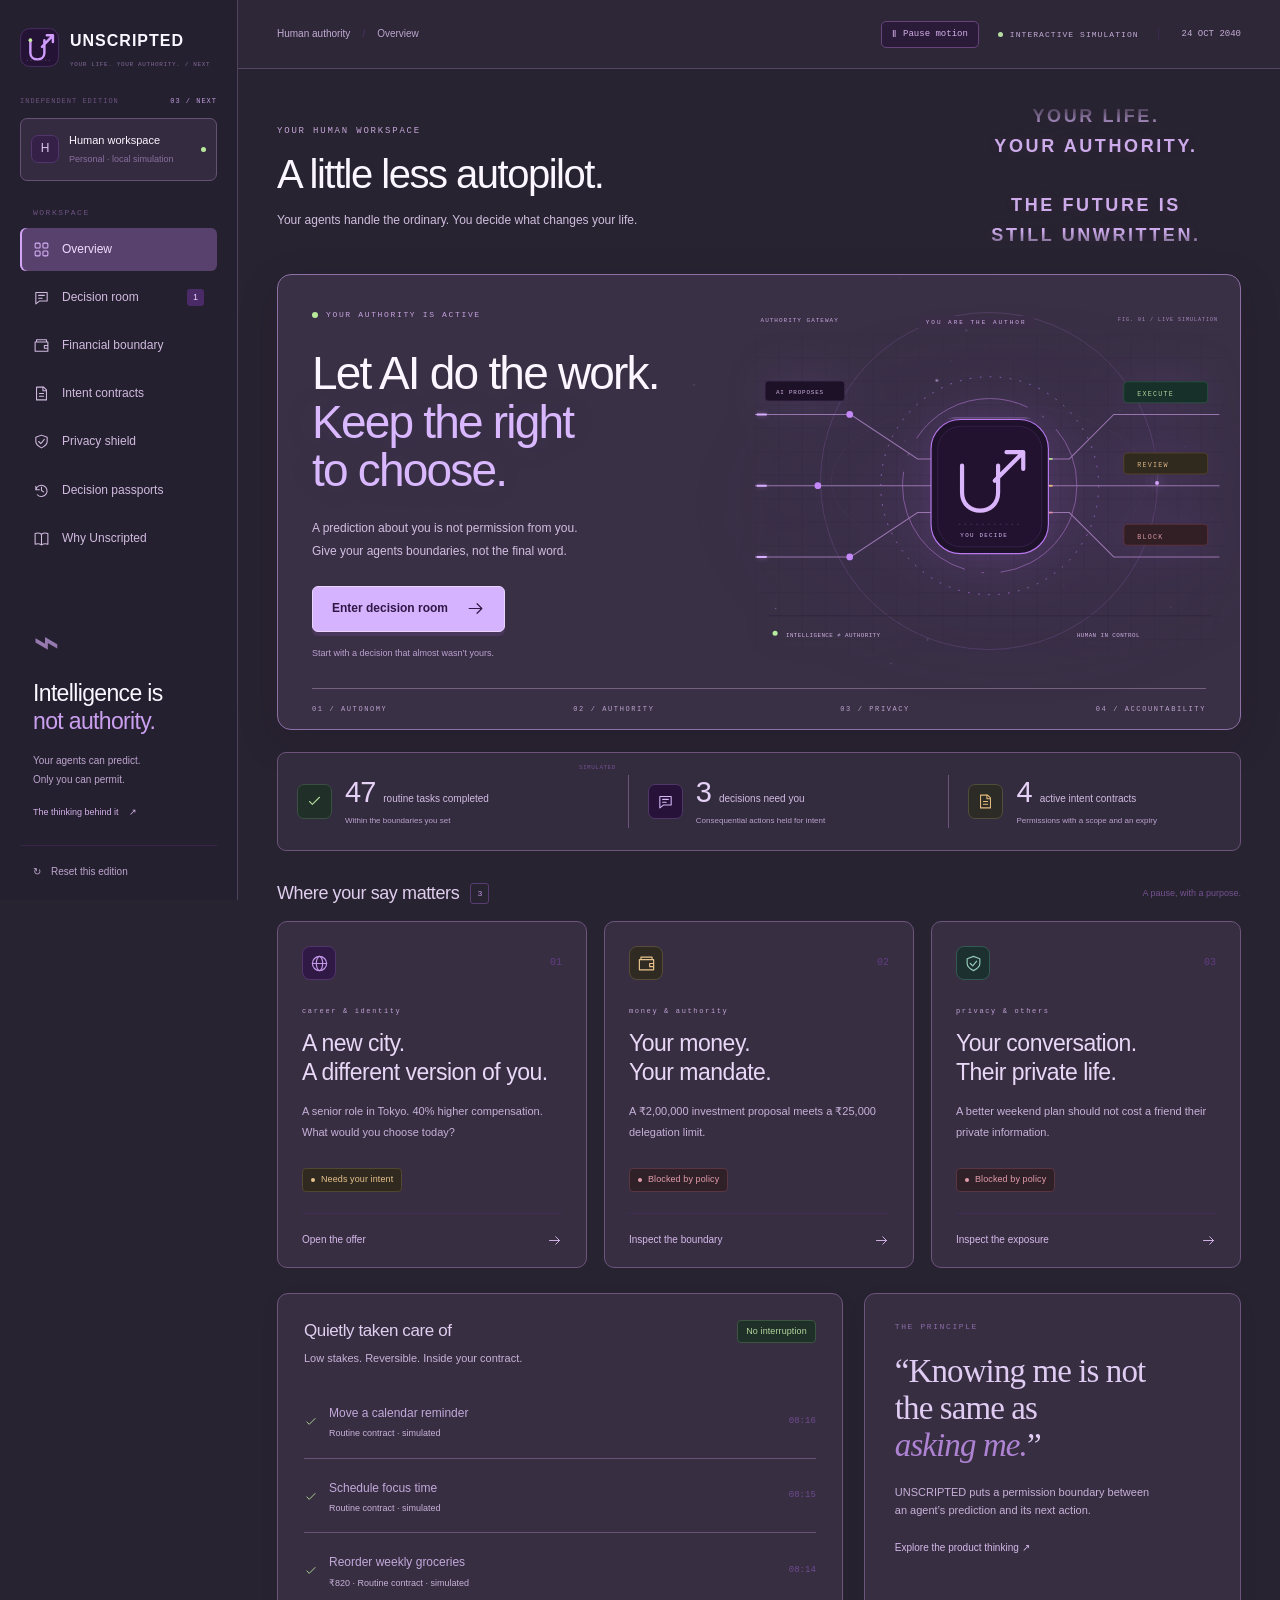
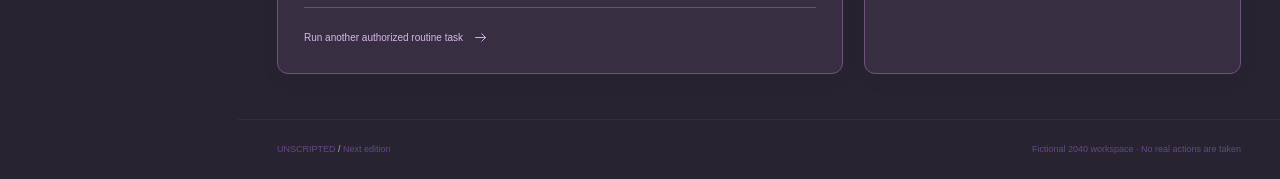
==== commit 11dac3ac: "Move opening crawl and lighten purple surfaces" ====
--- a/index.html
+++ b/index.html
@@ -43,6 +43,13 @@
 @media(max-width:760px){.motion-toggle-label{display:none}.motion-toggle{width:26px;height:26px;justify-content:center;padding:0}.topbar-right{gap:9px}.topbar .simulation-label{font-size:6px}.next-system{transition:transform .5s}.note-card{padding-bottom:135px}.floating-word{right:3%}.topbar .world-date{display:none}}
 @media(max-width:540px){.cinematic-scene .starfield{opacity:.7}.space-horizon{width:150%;height:70%;right:-30%;top:30%}.floating-word{top:58%;font-size:6px;letter-spacing:1.8px}.word-2{top:77%;right:15%}.word-3{top:67%;font-size:5px}.word-4{top:87%;right:20%}.orbital-label{width:73%;top:50%}.orbital-label span{font-size:5px;letter-spacing:1px}.perspective-crawl{height:105px}.perspective-crawl>div{font-size:14px}.motion-toggle{width:23px;height:23px}.topbar-right{gap:7px}.topbar .simulation-label{font-size:5px;letter-spacing:.2px}}
 @media(prefers-reduced-motion:reduce){.cinematic-scene,.orbital-label,.perspective-crawl{display:none}.note-card{padding-bottom:27px}.title-arrive{filter:none!important;opacity:1!important}.hero-copy .btn:after{display:none}.motion-toggle{opacity:.7}*,*::before,*::after{animation:none!important;transition:none!important}}
+/* Lighter amethyst surfaces and an opening crawl beside the welcome headline. */
+:root{--bg:#282331;--surface:#372f43;--raised:#443950;--line:#63516f;--text:#fbf6ff;--muted:#c7b7d7;--purple:#d7b9f9}body{background:#282331;color:#fbf6ff}.sidebar{background:#25202f;border-color:#51435d}.topbar{background:#2e2738;border-color:#574664}.workspace{background:#352b41;border-color:#655273}.nav-item{color:#d0badf}.nav-item:hover{background:#44334f}.nav-item.active{background:#59416e;color:#f1ddff}.sidebar-bottom .small,.reset{color:#bda5cf}.sidebar-bottom .text-link{color:#d1afe7}.topbar .breadcrumb,.simulation-label,.world-date{color:#c3abd5}.page-heading p{color:#d0bedf}.page-heading .eyebrow{color:#c2a5d7}.hero{background:#393045;border-color:#8d70a5;box-shadow:0 12px 40px #170e2429}.hero p{color:#d2bee2}.hero-copy .eyebrow{color:#c6a3dd}.hero-note{color:#bca0d0}.hero-foot{color:#bca2ce;border-color:#756080}.panel,.scenario,.note-card{background:#372e42;border-color:#6c547c}.scenario:hover{background:#43344f}.scenario p,.activity>p,.activity-row small,.note-card p{color:#c8b1d9}.scenario .eyebrow{color:#bea0d1}.scenario .card-link,.activity .text-link,.note-card .text-link{color:#d6b9ec}.stats{background:#332b3e;border-color:#6b537c}.stats>div+div{border-color:#6b537c}.stats p{color:#baa2ce}.stats strong small{color:#d3bce4}.activity-row{border-color:#695277}.muted{color:#c4b0d4}.orbital-label span{background:#3b2c47;color:#d1b0e8}.diagram-index{color:#c6a4df}.diagram-index span:last-child{color:#ad8bc4}.floating-word{color:#dfbaff}.space-horizon{opacity:.55}.note-card{padding-bottom:27px}.gateway-svg .circuit{stroke:#9975af}.gateway-svg .foot-type,.gateway-svg .wire-type{fill:#d1b2e4}.gateway-svg .gate-type{fill:#dab8f3}
+body[data-page=overview] .page-heading{position:relative;min-height:148px;margin-bottom:22px;align-items:center}body[data-page=overview] .page-heading>div:first-child{max-width:calc(100% - 315px)}body[data-page=overview] .date-chip{display:none}.heading-crawl{inset:auto 0 auto auto;top:-2px;width:290px;height:155px;perspective:240px;z-index:0;mask-image:linear-gradient(to bottom,transparent,black 18%,black 83%,transparent)}.heading-crawl>div{font-size:18px;line-height:1.65;letter-spacing:2.6px;color:#d6b4f5;opacity:.95;animation-duration:24s;animation-delay:-9s;text-shadow:0 0 18px #c18be329}.page-heading:not(.motion-visible) .heading-crawl>div{animation-play-state:paused}
+@media(max-width:1100px){body[data-page=overview] .page-heading>div:first-child{max-width:calc(100% - 235px)}.heading-crawl{width:220px;height:150px}.heading-crawl>div{font-size:16px;letter-spacing:2px}}
+@media(max-width:760px){.sidebar{background:#25202f}.note-card{padding-bottom:27px}body[data-page=overview] .page-heading>div:first-child{max-width:calc(100% - 205px)}.heading-crawl{width:195px;height:150px}.heading-crawl>div{font-size:15px;letter-spacing:1.7px}}
+@media(max-width:540px){body[data-page=overview] .page-heading{min-height:178px;margin-bottom:20px}body[data-page=overview] .page-heading>div:first-child{max-width:calc(100% - 145px)}body[data-page=overview] .page-heading h1{font-size:29px;line-height:1.14}body[data-page=overview] .page-heading p{font-size:11px;line-height:1.75}.heading-crawl{width:138px;height:155px;top:18px;perspective:175px}.heading-crawl>div{font-size:12px;line-height:1.85;letter-spacing:1.25px}}
+@media(prefers-reduced-motion:reduce){body[data-page=overview] .page-heading{min-height:0}body[data-page=overview] .page-heading>div:first-child{max-width:100%}}
 
 </style>
 
@@ -369,7 +376,7 @@
   return ()=>{cancelAnimationFrame(frame);resize.disconnect();visibility.disconnect();};
  }
  function prepare(){cleanup();cleanup=()=>{};const hero=main.querySelector('.hero');if(hero){cleanup=scene(hero);hero.querySelector('h2').classList.add('title-arrive');}
-  const note=main.querySelector('.note-card');if(note){const crawl=document.createElement('div');crawl.className='perspective-crawl';crawl.setAttribute('aria-hidden','true');crawl.innerHTML='<div>YOUR LIFE.<br>YOUR AUTHORITY.<br><br>THE FUTURE IS<br>STILL UNWRITTEN.<br><br>KEEP THE RIGHT<br>TO CHOOSE.</div>';note.append(crawl);}sync();
+  const heading=hero&&main.querySelector('.page-heading');if(heading){const crawl=document.createElement('div');crawl.className='perspective-crawl heading-crawl';crawl.setAttribute('aria-hidden','true');crawl.innerHTML='<div>YOUR LIFE.<br>YOUR AUTHORITY.<br><br>THE FUTURE IS<br>STILL UNWRITTEN.<br><br>KEEP THE RIGHT<br>TO CHOOSE.</div>';heading.append(crawl);}sync();
  }
  new MutationObserver(prepare).observe(main,{childList:true});prepare();
  reduced.addEventListener('change',sync);document.addEventListener('visibilitychange',sync);
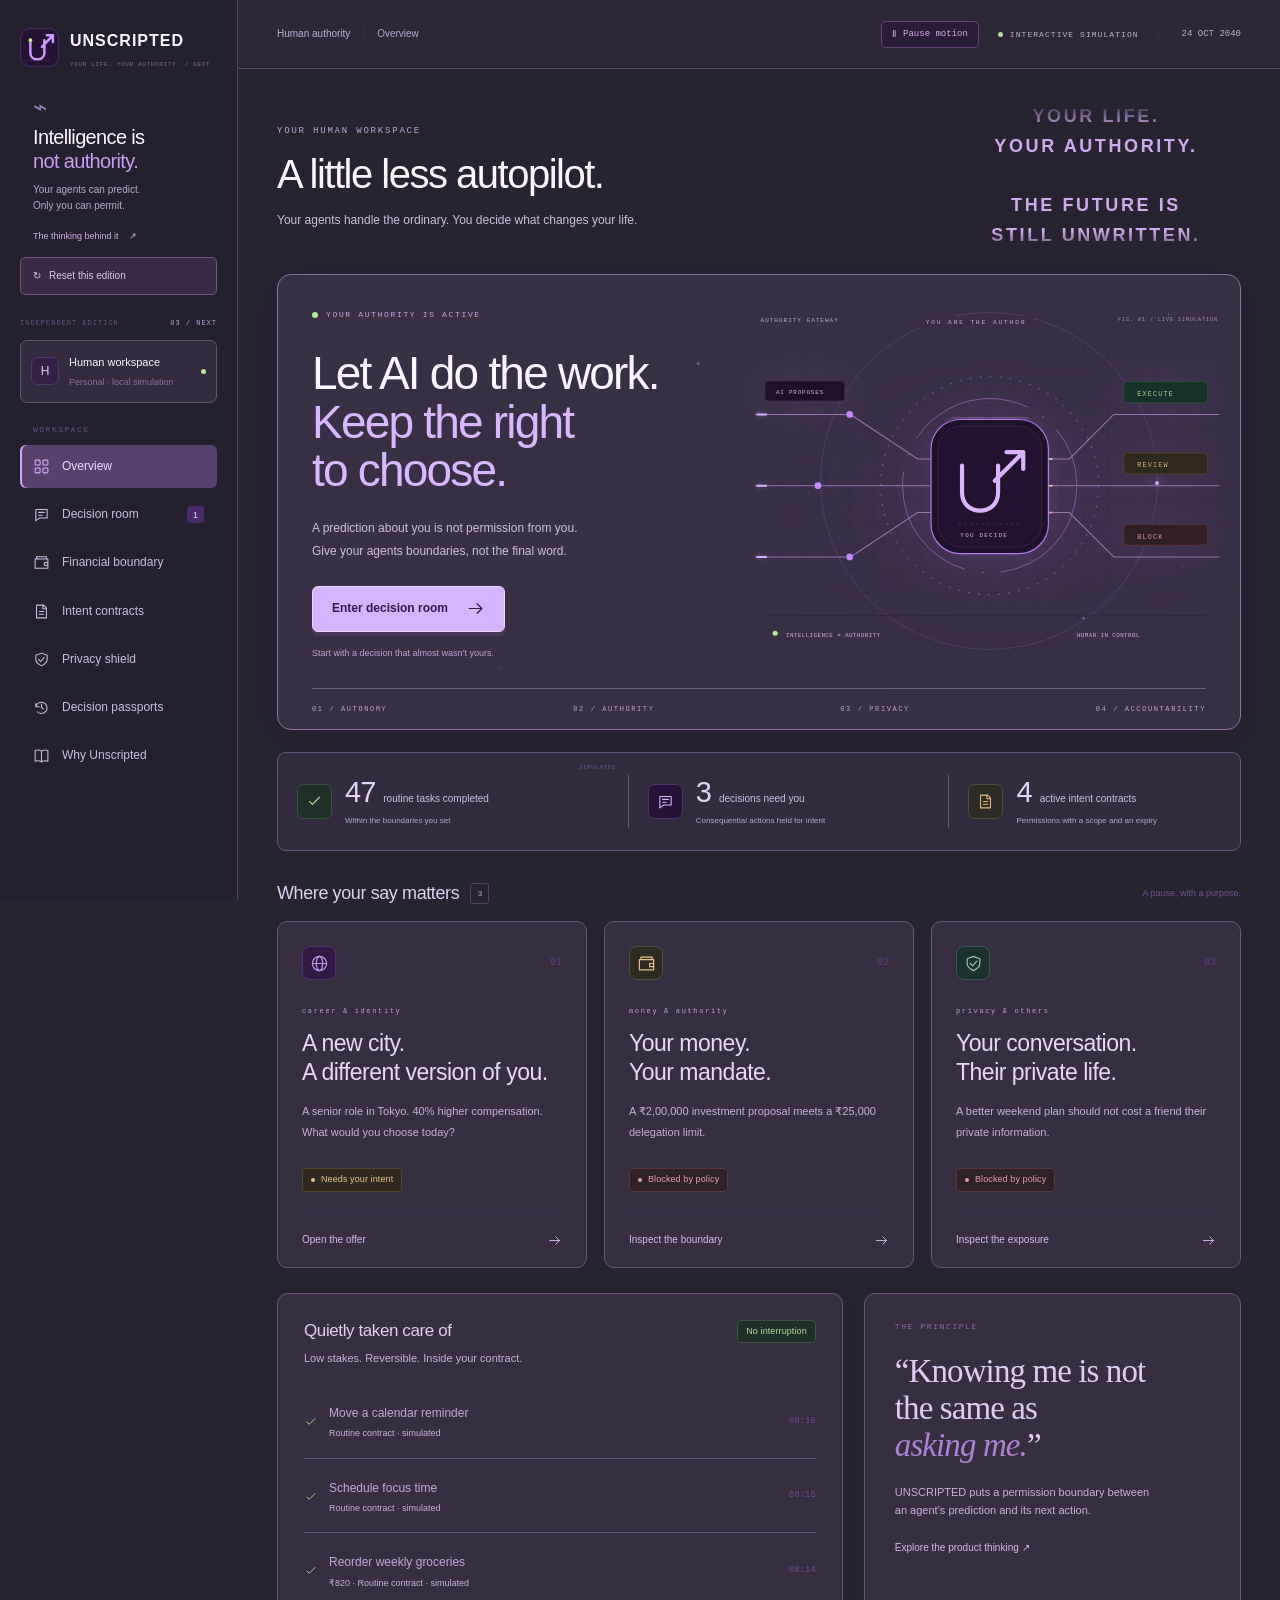
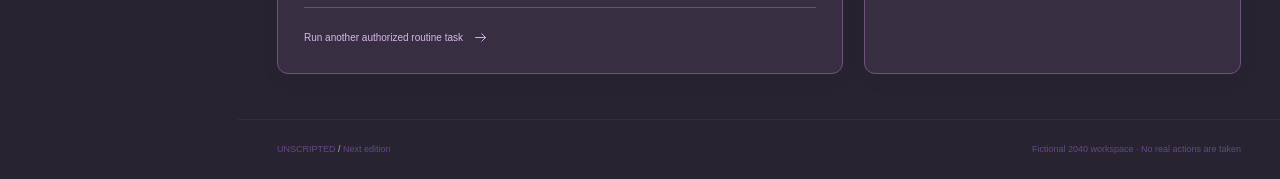
==== commit e133d05f: "Move sidebar principle and reset below the logo" ====
--- a/index.html
+++ b/index.html
@@ -50,6 +50,9 @@
 @media(max-width:760px){.sidebar{background:#25202f}.note-card{padding-bottom:27px}body[data-page=overview] .page-heading>div:first-child{max-width:calc(100% - 205px)}.heading-crawl{width:195px;height:150px}.heading-crawl>div{font-size:15px;letter-spacing:1.7px}}
 @media(max-width:540px){body[data-page=overview] .page-heading{min-height:178px;margin-bottom:20px}body[data-page=overview] .page-heading>div:first-child{max-width:calc(100% - 145px)}body[data-page=overview] .page-heading h1{font-size:29px;line-height:1.14}body[data-page=overview] .page-heading p{font-size:11px;line-height:1.75}.heading-crawl{width:138px;height:155px;top:18px;perspective:175px}.heading-crawl>div{font-size:12px;line-height:1.85;letter-spacing:1.25px}}
 @media(prefers-reduced-motion:reduce){body[data-page=overview] .page-heading{min-height:0}body[data-page=overview] .page-heading>div:first-child{max-width:100%}}
+/* Keep the principle and reset controls near the brand, even in short windows. */
+.sidebar{overflow-y:auto;scrollbar-width:thin;scrollbar-color:#705786 transparent}.sidebar>.brand,.sidebar>.workspace,.sidebar>.edition-label,.sidebar>.nav-label,.sidebar>nav{flex-shrink:0}.sidebar-priority{flex-shrink:0;margin:18px 0 9px}.sidebar-priority .sidebar-bottom{display:block;margin:0;padding:9px 13px 12px}.sidebar-priority .boundary-icon{font-size:24px;margin-bottom:6px}.sidebar-priority .sidebar-bottom p{font-size:20px;line-height:1.2;margin-bottom:9px}.sidebar-priority .sidebar-bottom .small{font-size:10px;line-height:1.65;margin:8px 0}.sidebar-priority .sidebar-bottom .text-link{font-size:9px}.sidebar-priority .reset{position:static;border:1px solid #705681;border-radius:5px;padding:10px 12px;font-size:10px;width:100%;display:flex;align-items:center;gap:8px;background:#392b47;color:#ddc5ef}.sidebar-priority .reset:hover{background:#493657;color:#f1ddff}.sidebar>.edition-label{margin-top:15px}.sidebar>.workspace{margin-bottom:22px}
+@media(max-width:760px){.sidebar-priority{display:flex;align-items:center;justify-content:space-between;gap:18px;margin:17px 0 4px}.sidebar-priority .sidebar-bottom{padding:0}.sidebar-priority .boundary-icon{display:none}.sidebar-priority .sidebar-bottom p{font-size:18px;margin-bottom:6px}.sidebar-priority .sidebar-bottom .small{font-size:9px;margin:6px 0;line-height:1.6}.sidebar-priority .sidebar-bottom .text-link{font-size:9px}.sidebar-priority .reset{position:static;width:auto;flex-shrink:0;padding:10px 12px;font-size:10px}.sidebar-priority .reset span{max-width:none}.sidebar nav{margin-top:18px}}
 
 </style>
 
@@ -60,11 +63,11 @@
   <aside class="sidebar" aria-label="Main navigation">
     <a href="#overview" class="brand" aria-label="Unscripted home"><span class="brand-mark" aria-hidden="true"><svg xmlns="http://www.w3.org/2000/svg" viewBox="0 0 64 64" fill="none"><rect x="1" y="1" width="62" height="62" rx="15" fill="#251335" stroke="#5f3c7d"/><path d="M17 20v21c0 14 23 14 23 0V20m4-8h10v11m0-11L36 31" stroke="#cf9cfc" stroke-width="4" stroke-linecap="round" stroke-linejoin="round"/><path d="M11 53h42" stroke="#6c5184" stroke-dasharray="2 4"/><circle cx="17" cy="20" r="3" fill="#c5ee9a"/></svg>
 </span><span>UNSCRIPTED<small>YOUR LIFE. YOUR AUTHORITY. / NEXT</small></span></a>
-    <div class="edition-label"><span>INDEPENDENT EDITION</span><b>03 / NEXT</b></div><div class="workspace"><span class="avatar">H</span><span>Human workspace<small>Personal · local simulation</small></span><span class="live-dot"></span></div>
+    <div class="sidebar-priority">    <div class="sidebar-bottom"><div class="boundary-icon">⌁</div><p>Intelligence is<br><strong>not authority.</strong></p><p class="muted small">Your agents can predict.<br>Only you can permit.</p><a href="#research" class="text-link">The thinking behind it <span>↗</span></a></div>
+    <button class="reset" data-action="reset">↻ <span>Reset this edition</span></button></div><div class="edition-label"><span>INDEPENDENT EDITION</span><b>03 / NEXT</b></div><div class="workspace"><span class="avatar">H</span><span>Human workspace<small>Personal · local simulation</small></span><span class="live-dot"></span></div>
     <p class="nav-label">WORKSPACE</p>
     <nav id="nav"></nav>
-    <div class="sidebar-bottom"><div class="boundary-icon">⌁</div><p>Intelligence is<br><strong>not authority.</strong></p><p class="muted small">Your agents can predict.<br>Only you can permit.</p><a href="#research" class="text-link">The thinking behind it <span>↗</span></a></div>
-    <button class="reset" data-action="reset">↻ <span>Reset this edition</span></button>
+
   </aside>
   <div class="shell">
     <header class="topbar"><div class="breadcrumb">Human authority <span>/</span> <span id="page-label">Overview</span></div><div class="topbar-right"><button class="motion-toggle" type="button" aria-pressed="false" aria-label="Pause decorative motion"><span aria-hidden="true">Ⅱ</span><span class="motion-toggle-label">Pause motion</span></button><span class="simulation-label"><i></i> INTERACTIVE SIMULATION</span><span class="world-date">24 OCT 2040</span></div></header>
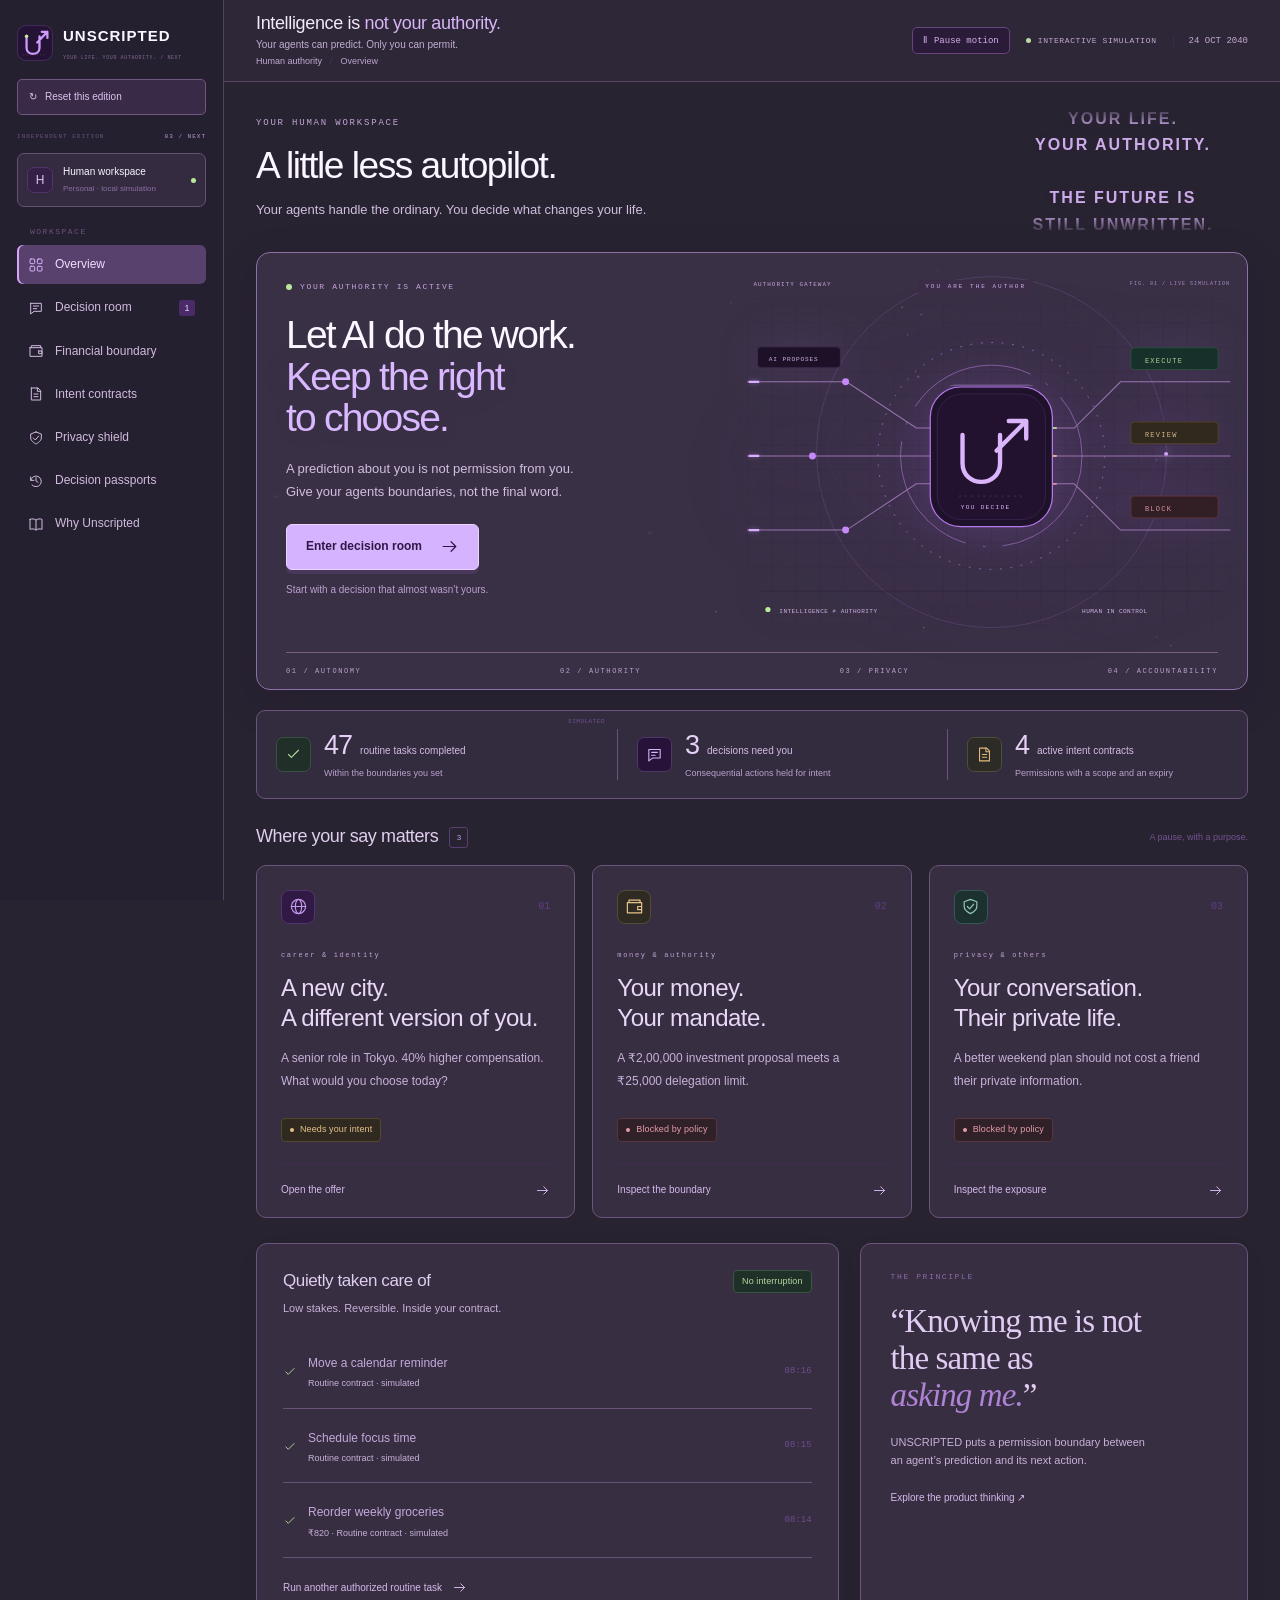
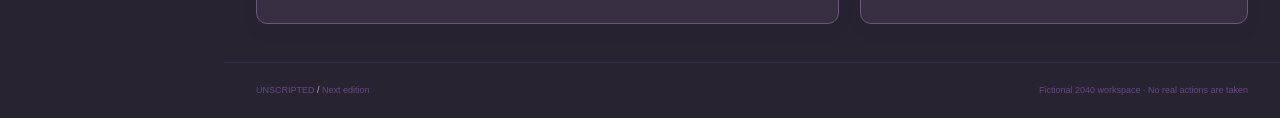
==== commit e23d0856: "Align identity and fit desktop navigation at normal zoom" ====
--- a/index.html
+++ b/index.html
@@ -54,6 +54,16 @@
 .sidebar{overflow-y:auto;scrollbar-width:thin;scrollbar-color:#705786 transparent}.sidebar>.brand,.sidebar>.workspace,.sidebar>.edition-label,.sidebar>.nav-label,.sidebar>nav{flex-shrink:0}.sidebar-priority{flex-shrink:0;margin:18px 0 9px}.sidebar-priority .sidebar-bottom{display:block;margin:0;padding:9px 13px 12px}.sidebar-priority .boundary-icon{font-size:24px;margin-bottom:6px}.sidebar-priority .sidebar-bottom p{font-size:20px;line-height:1.2;margin-bottom:9px}.sidebar-priority .sidebar-bottom .small{font-size:10px;line-height:1.65;margin:8px 0}.sidebar-priority .sidebar-bottom .text-link{font-size:9px}.sidebar-priority .reset{position:static;border:1px solid #705681;border-radius:5px;padding:10px 12px;font-size:10px;width:100%;display:flex;align-items:center;gap:8px;background:#392b47;color:#ddc5ef}.sidebar-priority .reset:hover{background:#493657;color:#f1ddff}.sidebar>.edition-label{margin-top:15px}.sidebar>.workspace{margin-bottom:22px}
 @media(max-width:760px){.sidebar-priority{display:flex;align-items:center;justify-content:space-between;gap:18px;margin:17px 0 4px}.sidebar-priority .sidebar-bottom{padding:0}.sidebar-priority .boundary-icon{display:none}.sidebar-priority .sidebar-bottom p{font-size:18px;margin-bottom:6px}.sidebar-priority .sidebar-bottom .small{font-size:9px;margin:6px 0;line-height:1.6}.sidebar-priority .sidebar-bottom .text-link{font-size:9px}.sidebar-priority .reset{position:static;width:auto;flex-shrink:0;padding:10px 12px;font-size:10px}.sidebar-priority .reset span{max-width:none}.sidebar nav{margin-top:18px}}
 
+/* Normal desktop zoom: visible navigation, compact identity, readable working area. */
+@media(min-width:761px){
+ .sidebar{width:224px;padding:24px 17px 17px;gap:0}.shell{margin-left:224px}.sidebar .brand{font-size:15px;gap:10px}.sidebar .brand-mark{width:36px;height:36px}.sidebar .brand small{font-size:5px;letter-spacing:.6px}.sidebar-priority{margin:18px 0 3px}.sidebar-priority .reset{padding:9px 11px;min-height:35px;font-size:10px}.sidebar>.edition-label{margin-top:15px;font-size:6px;line-height:1.4}.sidebar>.workspace{margin:12px 0 20px;padding:10px 9px;font-size:10px}.sidebar .workspace small{font-size:8px}.sidebar .avatar{width:26px;height:26px}.sidebar .nav-label{margin-bottom:9px;font-size:8px}.sidebar .nav-item{font-size:12px;padding:10px 11px;gap:11px;margin-bottom:4px;min-height:39px}.sidebar .nav-item .icon{width:16px;height:16px}.sidebar .nav-count{width:16px;height:16px;font-size:9px}.topbar{padding:0 32px;height:82px;gap:20px}.topbar-right{gap:16px;flex-shrink:0}.simulation-label{font-size:8px;letter-spacing:.6px}.world-date{font-size:9px;padding-left:15px}main{padding:26px 32px 38px;min-width:0}.page-heading{margin-bottom:25px}.page-heading h1{font-size:clamp(32px,2.9vw,40px)}.page-heading p{font-size:13px;line-height:1.75}body[data-page=overview] .page-heading{min-height:122px;margin-bottom:22px}body[data-page=overview] .page-heading>div:first-child{max-width:calc(100% - 270px)}.heading-crawl{width:250px;height:128px;top:-2px}.heading-crawl>div{font-size:16px;letter-spacing:2px}.hero{grid-template-columns:minmax(0,1fr) minmax(0,1.02fr);padding:28px 29px 0}.hero h2{font-size:clamp(36px,3.05vw,48px);line-height:1.07;margin:20px 0 18px}.hero p{font-size:13px;line-height:1.8;margin-bottom:20px}.hero-note{font-size:10px;margin-top:12px}.hero-foot{margin-top:22px;padding:14px 0}.hero-copy,.next-system{min-width:0}.stats{margin-top:20px;margin-bottom:27px;padding:18px 0}.stats strong{font-size:27px;white-space:normal}.stats strong small{font-size:10px}.stats p{font-size:9px}.scenario h3{font-size:24px}.scenario p{font-size:12px}.queue-grid{grid-template-columns:repeat(3,minmax(0,1fr))}.decision-layout,.finance-layout,.privacy-layout,.contracts-layout,.bottom-grid{min-width:0}.panel,.scenario{min-width:0}footer{padding:20px 32px}#toast{left:calc(50% + 112px)}
+}
+.header-identity{min-width:0;display:flex;flex-direction:column;justify-content:center;gap:4px}.header-principle{font-size:18px;line-height:1.15;letter-spacing:-.35px;font-weight:400;margin:0;color:#f3e9fb;white-space:normal}.header-principle strong{font-weight:500;color:#d8b5f6}.header-principle-note{font-size:10px;line-height:1.3;color:#c2aed1;margin:0}.header-identity .breadcrumb{font-size:9px;line-height:1.3;gap:8px;margin-top:1px}
+@media(min-width:761px) and (max-height:670px){.sidebar{padding-top:18px;padding-bottom:12px}.sidebar-priority{margin-top:13px}.sidebar>.edition-label{margin-top:12px}.sidebar>.workspace{margin-top:10px;margin-bottom:14px;padding-top:8px;padding-bottom:8px}.sidebar .nav-item{padding-top:9px;padding-bottom:9px;min-height:36px;margin-bottom:3px}.topbar{height:76px}main{padding-top:23px}body[data-page=overview] .page-heading{min-height:112px}.heading-crawl{height:120px}.hero h2{font-size:38px}.hero-foot{margin-top:18px}}
+@media(min-width:761px) and (max-width:1100px){.sidebar{width:205px;padding-left:14px;padding-right:14px}.shell{margin-left:205px}.sidebar .brand{font-size:14px}.sidebar .brand-mark{width:33px;height:33px}.sidebar .nav-item{font-size:11px;gap:9px}.header-principle{font-size:16px}.topbar{padding:0 25px}.topbar-right{gap:11px}.simulation-label{font-size:7px;letter-spacing:.3px}.world-date{display:none}main{padding-left:25px;padding-right:25px}.hero{padding:25px 25px 0}.hero h2{font-size:38px}.hero p{font-size:12px}.hero-copy .btn{font-size:11px}.stats>div{padding:0 14px}.stats strong small{font-size:9px}.stats p{font-size:8px}.scenario{padding-left:20px;padding-right:20px}.scenario h3{font-size:22px}.scenario p{font-size:11px}.sidebar .brand small{font-size:4px}.heading-crawl{width:210px}body[data-page=overview] .page-heading>div:first-child{max-width:calc(100% - 225px)}#toast{left:calc(50% + 102px)}}
+@media(max-width:760px){.sidebar-priority{position:absolute;right:22px;top:20px;margin:0;display:block}.sidebar-priority .reset{font-size:9px;padding:8px 10px;min-height:33px}.sidebar .brand{max-width:calc(100% - 132px)}.topbar{height:82px;padding:0 22px;gap:13px;align-items:center}.header-principle{font-size:16px;line-height:1.2}.header-principle-note{font-size:9px}.header-identity .breadcrumb{font-size:8px}.topbar-right{gap:7px;flex-shrink:0}.topbar .simulation-label{display:none}.sidebar nav{margin-top:20px}.sidebar .brand small{font-size:5px}#toast{left:50%}}
+@media(max-width:540px){.sidebar-priority{right:18px;top:19px}.sidebar-priority .reset{font-size:8px;padding:8px;gap:5px;min-height:31px}.sidebar-priority .reset span{max-width:54px;line-height:1.35}.sidebar .brand{max-width:calc(100% - 95px);font-size:15px}.sidebar .brand-mark{width:32px;height:32px}.sidebar .brand small{font-size:4px;letter-spacing:.5px}.topbar{height:85px;padding:0 18px;gap:10px}.header-principle{font-size:15px;letter-spacing:-.2px}.header-principle-note{font-size:8px}.header-identity .breadcrumb{font-size:8px}body[data-page=overview] .page-heading{min-height:178px}.heading-crawl{width:138px;height:155px;top:18px}.heading-crawl>div{font-size:12px;letter-spacing:1.25px}}
+
 </style>
 
 
@@ -63,14 +73,13 @@
   <aside class="sidebar" aria-label="Main navigation">
     <a href="#overview" class="brand" aria-label="Unscripted home"><span class="brand-mark" aria-hidden="true"><svg xmlns="http://www.w3.org/2000/svg" viewBox="0 0 64 64" fill="none"><rect x="1" y="1" width="62" height="62" rx="15" fill="#251335" stroke="#5f3c7d"/><path d="M17 20v21c0 14 23 14 23 0V20m4-8h10v11m0-11L36 31" stroke="#cf9cfc" stroke-width="4" stroke-linecap="round" stroke-linejoin="round"/><path d="M11 53h42" stroke="#6c5184" stroke-dasharray="2 4"/><circle cx="17" cy="20" r="3" fill="#c5ee9a"/></svg>
 </span><span>UNSCRIPTED<small>YOUR LIFE. YOUR AUTHORITY. / NEXT</small></span></a>
-    <div class="sidebar-priority">    <div class="sidebar-bottom"><div class="boundary-icon">⌁</div><p>Intelligence is<br><strong>not authority.</strong></p><p class="muted small">Your agents can predict.<br>Only you can permit.</p><a href="#research" class="text-link">The thinking behind it <span>↗</span></a></div>
-    <button class="reset" data-action="reset">↻ <span>Reset this edition</span></button></div><div class="edition-label"><span>INDEPENDENT EDITION</span><b>03 / NEXT</b></div><div class="workspace"><span class="avatar">H</span><span>Human workspace<small>Personal · local simulation</small></span><span class="live-dot"></span></div>
+    <div class="sidebar-priority"><button class="reset" data-action="reset">↻ <span>Reset this edition</span></button></div><div class="edition-label"><span>INDEPENDENT EDITION</span><b>03 / NEXT</b></div><div class="workspace"><span class="avatar">H</span><span>Human workspace<small>Personal · local simulation</small></span><span class="live-dot"></span></div>
     <p class="nav-label">WORKSPACE</p>
     <nav id="nav"></nav>
 
   </aside>
   <div class="shell">
-    <header class="topbar"><div class="breadcrumb">Human authority <span>/</span> <span id="page-label">Overview</span></div><div class="topbar-right"><button class="motion-toggle" type="button" aria-pressed="false" aria-label="Pause decorative motion"><span aria-hidden="true">Ⅱ</span><span class="motion-toggle-label">Pause motion</span></button><span class="simulation-label"><i></i> INTERACTIVE SIMULATION</span><span class="world-date">24 OCT 2040</span></div></header>
+    <header class="topbar"><div class="header-identity"><p class="header-principle">Intelligence is <strong>not your authority.</strong></p><p class="header-principle-note">Your agents can predict. Only you can permit.</p><div class="breadcrumb">Human authority <span>/</span> <span id="page-label">Overview</span></div></div><div class="topbar-right"><button class="motion-toggle" type="button" aria-pressed="false" aria-label="Pause decorative motion"><span aria-hidden="true">Ⅱ</span><span class="motion-toggle-label">Pause motion</span></button><span class="simulation-label"><i></i> INTERACTIVE SIMULATION</span><span class="world-date">24 OCT 2040</span></div></header>
     <main id="main" tabindex="-1"></main>
     <footer><span>UNSCRIPTED <span class="muted">/</span> Next edition</span><span>Fictional 2040 workspace · No real actions are taken</span></footer>
   </div>
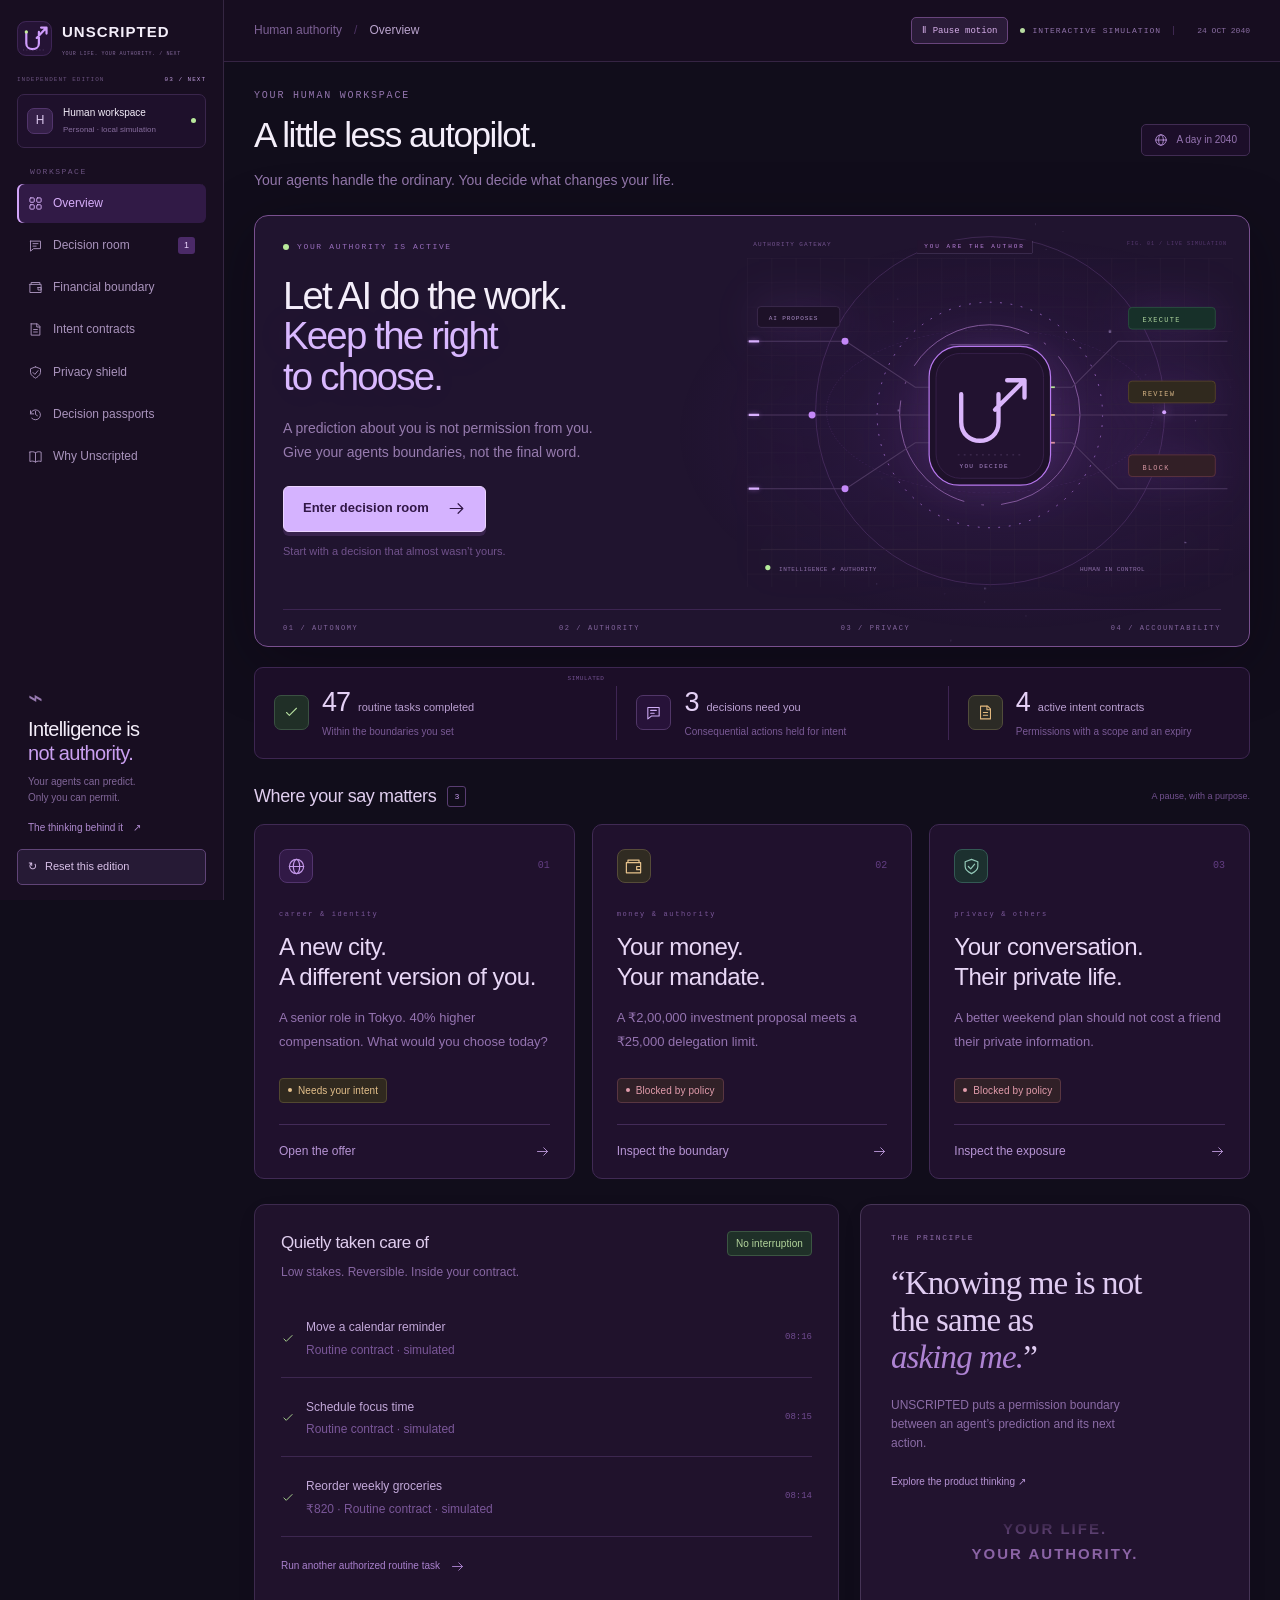
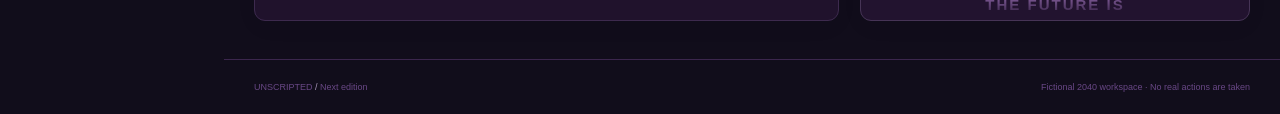
==== commit 41aadec2: "Restore first cinematic design with readable layout" ====
--- a/index.html
+++ b/index.html
@@ -43,26 +43,26 @@
 @media(max-width:760px){.motion-toggle-label{display:none}.motion-toggle{width:26px;height:26px;justify-content:center;padding:0}.topbar-right{gap:9px}.topbar .simulation-label{font-size:6px}.next-system{transition:transform .5s}.note-card{padding-bottom:135px}.floating-word{right:3%}.topbar .world-date{display:none}}
 @media(max-width:540px){.cinematic-scene .starfield{opacity:.7}.space-horizon{width:150%;height:70%;right:-30%;top:30%}.floating-word{top:58%;font-size:6px;letter-spacing:1.8px}.word-2{top:77%;right:15%}.word-3{top:67%;font-size:5px}.word-4{top:87%;right:20%}.orbital-label{width:73%;top:50%}.orbital-label span{font-size:5px;letter-spacing:1px}.perspective-crawl{height:105px}.perspective-crawl>div{font-size:14px}.motion-toggle{width:23px;height:23px}.topbar-right{gap:7px}.topbar .simulation-label{font-size:5px;letter-spacing:.2px}}
 @media(prefers-reduced-motion:reduce){.cinematic-scene,.orbital-label,.perspective-crawl{display:none}.note-card{padding-bottom:27px}.title-arrive{filter:none!important;opacity:1!important}.hero-copy .btn:after{display:none}.motion-toggle{opacity:.7}*,*::before,*::after{animation:none!important;transition:none!important}}
-/* Lighter amethyst surfaces and an opening crawl beside the welcome headline. */
-:root{--bg:#282331;--surface:#372f43;--raised:#443950;--line:#63516f;--text:#fbf6ff;--muted:#c7b7d7;--purple:#d7b9f9}body{background:#282331;color:#fbf6ff}.sidebar{background:#25202f;border-color:#51435d}.topbar{background:#2e2738;border-color:#574664}.workspace{background:#352b41;border-color:#655273}.nav-item{color:#d0badf}.nav-item:hover{background:#44334f}.nav-item.active{background:#59416e;color:#f1ddff}.sidebar-bottom .small,.reset{color:#bda5cf}.sidebar-bottom .text-link{color:#d1afe7}.topbar .breadcrumb,.simulation-label,.world-date{color:#c3abd5}.page-heading p{color:#d0bedf}.page-heading .eyebrow{color:#c2a5d7}.hero{background:#393045;border-color:#8d70a5;box-shadow:0 12px 40px #170e2429}.hero p{color:#d2bee2}.hero-copy .eyebrow{color:#c6a3dd}.hero-note{color:#bca0d0}.hero-foot{color:#bca2ce;border-color:#756080}.panel,.scenario,.note-card{background:#372e42;border-color:#6c547c}.scenario:hover{background:#43344f}.scenario p,.activity>p,.activity-row small,.note-card p{color:#c8b1d9}.scenario .eyebrow{color:#bea0d1}.scenario .card-link,.activity .text-link,.note-card .text-link{color:#d6b9ec}.stats{background:#332b3e;border-color:#6b537c}.stats>div+div{border-color:#6b537c}.stats p{color:#baa2ce}.stats strong small{color:#d3bce4}.activity-row{border-color:#695277}.muted{color:#c4b0d4}.orbital-label span{background:#3b2c47;color:#d1b0e8}.diagram-index{color:#c6a4df}.diagram-index span:last-child{color:#ad8bc4}.floating-word{color:#dfbaff}.space-horizon{opacity:.55}.note-card{padding-bottom:27px}.gateway-svg .circuit{stroke:#9975af}.gateway-svg .foot-type,.gateway-svg .wire-type{fill:#d1b2e4}.gateway-svg .gate-type{fill:#dab8f3}
-body[data-page=overview] .page-heading{position:relative;min-height:148px;margin-bottom:22px;align-items:center}body[data-page=overview] .page-heading>div:first-child{max-width:calc(100% - 315px)}body[data-page=overview] .date-chip{display:none}.heading-crawl{inset:auto 0 auto auto;top:-2px;width:290px;height:155px;perspective:240px;z-index:0;mask-image:linear-gradient(to bottom,transparent,black 18%,black 83%,transparent)}.heading-crawl>div{font-size:18px;line-height:1.65;letter-spacing:2.6px;color:#d6b4f5;opacity:.95;animation-duration:24s;animation-delay:-9s;text-shadow:0 0 18px #c18be329}.page-heading:not(.motion-visible) .heading-crawl>div{animation-play-state:paused}
-@media(max-width:1100px){body[data-page=overview] .page-heading>div:first-child{max-width:calc(100% - 235px)}.heading-crawl{width:220px;height:150px}.heading-crawl>div{font-size:16px;letter-spacing:2px}}
-@media(max-width:760px){.sidebar{background:#25202f}.note-card{padding-bottom:27px}body[data-page=overview] .page-heading>div:first-child{max-width:calc(100% - 205px)}.heading-crawl{width:195px;height:150px}.heading-crawl>div{font-size:15px;letter-spacing:1.7px}}
-@media(max-width:540px){body[data-page=overview] .page-heading{min-height:178px;margin-bottom:20px}body[data-page=overview] .page-heading>div:first-child{max-width:calc(100% - 145px)}body[data-page=overview] .page-heading h1{font-size:29px;line-height:1.14}body[data-page=overview] .page-heading p{font-size:11px;line-height:1.75}.heading-crawl{width:138px;height:155px;top:18px;perspective:175px}.heading-crawl>div{font-size:12px;line-height:1.85;letter-spacing:1.25px}}
-@media(prefers-reduced-motion:reduce){body[data-page=overview] .page-heading{min-height:0}body[data-page=overview] .page-heading>div:first-child{max-width:100%}}
-/* Keep the principle and reset controls near the brand, even in short windows. */
-.sidebar{overflow-y:auto;scrollbar-width:thin;scrollbar-color:#705786 transparent}.sidebar>.brand,.sidebar>.workspace,.sidebar>.edition-label,.sidebar>.nav-label,.sidebar>nav{flex-shrink:0}.sidebar-priority{flex-shrink:0;margin:18px 0 9px}.sidebar-priority .sidebar-bottom{display:block;margin:0;padding:9px 13px 12px}.sidebar-priority .boundary-icon{font-size:24px;margin-bottom:6px}.sidebar-priority .sidebar-bottom p{font-size:20px;line-height:1.2;margin-bottom:9px}.sidebar-priority .sidebar-bottom .small{font-size:10px;line-height:1.65;margin:8px 0}.sidebar-priority .sidebar-bottom .text-link{font-size:9px}.sidebar-priority .reset{position:static;border:1px solid #705681;border-radius:5px;padding:10px 12px;font-size:10px;width:100%;display:flex;align-items:center;gap:8px;background:#392b47;color:#ddc5ef}.sidebar-priority .reset:hover{background:#493657;color:#f1ddff}.sidebar>.edition-label{margin-top:15px}.sidebar>.workspace{margin-bottom:22px}
-@media(max-width:760px){.sidebar-priority{display:flex;align-items:center;justify-content:space-between;gap:18px;margin:17px 0 4px}.sidebar-priority .sidebar-bottom{padding:0}.sidebar-priority .boundary-icon{display:none}.sidebar-priority .sidebar-bottom p{font-size:18px;margin-bottom:6px}.sidebar-priority .sidebar-bottom .small{font-size:9px;margin:6px 0;line-height:1.6}.sidebar-priority .sidebar-bottom .text-link{font-size:9px}.sidebar-priority .reset{position:static;width:auto;flex-shrink:0;padding:10px 12px;font-size:10px}.sidebar-priority .reset span{max-width:none}.sidebar nav{margin-top:18px}}
-
-/* Normal desktop zoom: visible navigation, compact identity, readable working area. */
+
+
+/* Original cinematic design: natural flow, compact sidebar, no reserved welcome space. */
+.shell,main,.hero-copy,.next-system,.panel,.scenario{min-width:0}.page-heading{min-height:0;margin-bottom:24px}.page-heading h1{font-size:clamp(30px,2.75vw,40px)}.hero{grid-template-columns:minmax(0,1fr) minmax(0,1.02fr)}.hero h2{font-size:clamp(36px,3.2vw,48px)}.reveal-pending{opacity:.65;transform:translateY(8px)}
 @media(min-width:761px){
- .sidebar{width:224px;padding:24px 17px 17px;gap:0}.shell{margin-left:224px}.sidebar .brand{font-size:15px;gap:10px}.sidebar .brand-mark{width:36px;height:36px}.sidebar .brand small{font-size:5px;letter-spacing:.6px}.sidebar-priority{margin:18px 0 3px}.sidebar-priority .reset{padding:9px 11px;min-height:35px;font-size:10px}.sidebar>.edition-label{margin-top:15px;font-size:6px;line-height:1.4}.sidebar>.workspace{margin:12px 0 20px;padding:10px 9px;font-size:10px}.sidebar .workspace small{font-size:8px}.sidebar .avatar{width:26px;height:26px}.sidebar .nav-label{margin-bottom:9px;font-size:8px}.sidebar .nav-item{font-size:12px;padding:10px 11px;gap:11px;margin-bottom:4px;min-height:39px}.sidebar .nav-item .icon{width:16px;height:16px}.sidebar .nav-count{width:16px;height:16px;font-size:9px}.topbar{padding:0 32px;height:82px;gap:20px}.topbar-right{gap:16px;flex-shrink:0}.simulation-label{font-size:8px;letter-spacing:.6px}.world-date{font-size:9px;padding-left:15px}main{padding:26px 32px 38px;min-width:0}.page-heading{margin-bottom:25px}.page-heading h1{font-size:clamp(32px,2.9vw,40px)}.page-heading p{font-size:13px;line-height:1.75}body[data-page=overview] .page-heading{min-height:122px;margin-bottom:22px}body[data-page=overview] .page-heading>div:first-child{max-width:calc(100% - 270px)}.heading-crawl{width:250px;height:128px;top:-2px}.heading-crawl>div{font-size:16px;letter-spacing:2px}.hero{grid-template-columns:minmax(0,1fr) minmax(0,1.02fr);padding:28px 29px 0}.hero h2{font-size:clamp(36px,3.05vw,48px);line-height:1.07;margin:20px 0 18px}.hero p{font-size:13px;line-height:1.8;margin-bottom:20px}.hero-note{font-size:10px;margin-top:12px}.hero-foot{margin-top:22px;padding:14px 0}.hero-copy,.next-system{min-width:0}.stats{margin-top:20px;margin-bottom:27px;padding:18px 0}.stats strong{font-size:27px;white-space:normal}.stats strong small{font-size:10px}.stats p{font-size:9px}.scenario h3{font-size:24px}.scenario p{font-size:12px}.queue-grid{grid-template-columns:repeat(3,minmax(0,1fr))}.decision-layout,.finance-layout,.privacy-layout,.contracts-layout,.bottom-grid{min-width:0}.panel,.scenario{min-width:0}footer{padding:20px 32px}#toast{left:calc(50% + 112px)}
+ .sidebar{width:224px;padding:20px 17px 15px;overflow-y:auto;scrollbar-width:thin;scrollbar-color:#644b7b transparent}.shell{margin-left:224px}.sidebar>.brand,.sidebar>.workspace,.sidebar>.edition-label,.sidebar>.nav-label,.sidebar>nav,.sidebar>.sidebar-bottom,.sidebar>.reset{flex-shrink:0}.sidebar .brand{font-size:15px;gap:10px}.sidebar .brand-mark{width:35px;height:35px}.sidebar .brand small{font-size:5px;letter-spacing:.6px}.sidebar .edition-label{margin:19px 0 0;font-size:6px}.sidebar .workspace{margin:11px 0 19px;padding:10px 9px;font-size:10px}.sidebar .workspace small{font-size:8px}.sidebar .avatar{width:26px;height:26px}.sidebar .nav-label{font-size:8px;margin-bottom:8px}.sidebar .nav-item{font-size:11px;padding:10px 11px;min-height:37px;gap:10px;margin-bottom:3px}.sidebar .nav-item .icon{width:15px;height:15px}.sidebar .sidebar-bottom{margin-top:auto;padding:16px 11px 12px}.sidebar .boundary-icon{font-size:25px;margin:0 0 7px}.sidebar .sidebar-bottom p{font-size:20px;line-height:1.2;margin-bottom:8px}.sidebar .sidebar-bottom .small{font-size:9px;line-height:1.6;margin:9px 0}.sidebar .sidebar-bottom .text-link{font-size:9px}.sidebar .reset{position:static;border:1px solid #604477;border-radius:5px;padding:8px 10px;min-height:33px;font-size:10px;gap:8px;background:#261a35;color:#d9c1e9}.sidebar .reset:hover{background:#3a264d}.topbar{height:62px;padding:0 30px;gap:15px}.topbar-right{gap:14px;flex-shrink:0}.world-date{font-size:8px}.simulation-label{font-size:7px}.breadcrumb{font-size:10px}main{padding:26px 30px 38px}.page-heading p{font-size:12px;line-height:1.8}.page-heading .eyebrow{font-size:9px;margin-bottom:10px}.hero{padding:28px 28px 0;gap:0}.hero h2{line-height:1.06;margin:22px 0 18px}.hero p{font-size:12px;line-height:1.85;margin-bottom:21px}.hero-note{font-size:9px;margin-top:11px}.hero-foot{margin-top:22px;padding:14px 0}.stats{margin:20px 0 27px;padding:18px 0}.stats strong{font-size:27px;white-space:normal}.stats strong small{font-size:10px}.stats p{font-size:9px}.next-system{margin-right:-12px}.queue-grid{grid-template-columns:repeat(3,minmax(0,1fr))}.scenario p{font-size:12px}.scenario h3{font-size:24px}.note-card{padding-bottom:128px}.perspective-crawl{height:104px}footer{padding:20px 30px}#toast{left:calc(50% + 112px)}
 }
-.header-identity{min-width:0;display:flex;flex-direction:column;justify-content:center;gap:4px}.header-principle{font-size:18px;line-height:1.15;letter-spacing:-.35px;font-weight:400;margin:0;color:#f3e9fb;white-space:normal}.header-principle strong{font-weight:500;color:#d8b5f6}.header-principle-note{font-size:10px;line-height:1.3;color:#c2aed1;margin:0}.header-identity .breadcrumb{font-size:9px;line-height:1.3;gap:8px;margin-top:1px}
-@media(min-width:761px) and (max-height:670px){.sidebar{padding-top:18px;padding-bottom:12px}.sidebar-priority{margin-top:13px}.sidebar>.edition-label{margin-top:12px}.sidebar>.workspace{margin-top:10px;margin-bottom:14px;padding-top:8px;padding-bottom:8px}.sidebar .nav-item{padding-top:9px;padding-bottom:9px;min-height:36px;margin-bottom:3px}.topbar{height:76px}main{padding-top:23px}body[data-page=overview] .page-heading{min-height:112px}.heading-crawl{height:120px}.hero h2{font-size:38px}.hero-foot{margin-top:18px}}
-@media(min-width:761px) and (max-width:1100px){.sidebar{width:205px;padding-left:14px;padding-right:14px}.shell{margin-left:205px}.sidebar .brand{font-size:14px}.sidebar .brand-mark{width:33px;height:33px}.sidebar .nav-item{font-size:11px;gap:9px}.header-principle{font-size:16px}.topbar{padding:0 25px}.topbar-right{gap:11px}.simulation-label{font-size:7px;letter-spacing:.3px}.world-date{display:none}main{padding-left:25px;padding-right:25px}.hero{padding:25px 25px 0}.hero h2{font-size:38px}.hero p{font-size:12px}.hero-copy .btn{font-size:11px}.stats>div{padding:0 14px}.stats strong small{font-size:9px}.stats p{font-size:8px}.scenario{padding-left:20px;padding-right:20px}.scenario h3{font-size:22px}.scenario p{font-size:11px}.sidebar .brand small{font-size:4px}.heading-crawl{width:210px}body[data-page=overview] .page-heading>div:first-child{max-width:calc(100% - 225px)}#toast{left:calc(50% + 102px)}}
-@media(max-width:760px){.sidebar-priority{position:absolute;right:22px;top:20px;margin:0;display:block}.sidebar-priority .reset{font-size:9px;padding:8px 10px;min-height:33px}.sidebar .brand{max-width:calc(100% - 132px)}.topbar{height:82px;padding:0 22px;gap:13px;align-items:center}.header-principle{font-size:16px;line-height:1.2}.header-principle-note{font-size:9px}.header-identity .breadcrumb{font-size:8px}.topbar-right{gap:7px;flex-shrink:0}.topbar .simulation-label{display:none}.sidebar nav{margin-top:20px}.sidebar .brand small{font-size:5px}#toast{left:50%}}
-@media(max-width:540px){.sidebar-priority{right:18px;top:19px}.sidebar-priority .reset{font-size:8px;padding:8px;gap:5px;min-height:31px}.sidebar-priority .reset span{max-width:54px;line-height:1.35}.sidebar .brand{max-width:calc(100% - 95px);font-size:15px}.sidebar .brand-mark{width:32px;height:32px}.sidebar .brand small{font-size:4px;letter-spacing:.5px}.topbar{height:85px;padding:0 18px;gap:10px}.header-principle{font-size:15px;letter-spacing:-.2px}.header-principle-note{font-size:8px}.header-identity .breadcrumb{font-size:8px}body[data-page=overview] .page-heading{min-height:178px}.heading-crawl{width:138px;height:155px;top:18px}.heading-crawl>div{font-size:12px;letter-spacing:1.25px}}
+@media(min-width:761px) and (max-height:700px){
+ .sidebar{padding-top:15px;padding-bottom:12px}.sidebar .edition-label{margin-top:12px}.sidebar .workspace{margin:9px 0 12px;padding-top:8px;padding-bottom:8px}.sidebar .nav-label{margin-bottom:6px}.sidebar .nav-item{min-height:33px;padding-top:8px;padding-bottom:8px;margin-bottom:2px}.sidebar .sidebar-bottom{padding:10px 10px 9px}.sidebar .boundary-icon{display:none}.sidebar .sidebar-bottom p{font-size:18px;line-height:1.16;margin-bottom:6px}.sidebar .sidebar-bottom .small{font-size:9px;line-height:1.5;margin:6px 0}.sidebar .sidebar-bottom .text-link{font-size:8px}.sidebar .reset{min-height:31px;font-size:9px;padding:7px 9px}.topbar{height:56px}main{padding-top:22px}.hero{padding-top:25px}.hero h2{font-size:38px;margin-top:18px}.hero-foot{margin-top:18px}.page-heading{margin-bottom:21px}}
+@media(min-width:761px) and (max-width:1100px){
+ .sidebar{width:205px;padding-left:14px;padding-right:14px}.shell{margin-left:205px}.sidebar .brand{font-size:14px}.sidebar .brand-mark{width:32px;height:32px}.sidebar .brand small{font-size:4px}.sidebar .nav-item{font-size:10px;gap:9px}.topbar{padding-left:24px;padding-right:24px}.topbar-right{gap:10px}.world-date{display:none}main{padding-left:24px;padding-right:24px}.hero{padding-left:25px;padding-right:25px}.hero h2{font-size:37px}.hero-copy .btn{font-size:11px}.stats>div{padding:0 13px}.stats strong small{font-size:9px}.stats p{font-size:8px}.scenario{padding-left:20px;padding-right:20px}.scenario h3{font-size:22px}.scenario p{font-size:11px}#toast{left:calc(50% + 102px)}}
+@media(max-width:760px){.sidebar{overflow:visible}.sidebar-bottom{display:none}.sidebar .reset{position:absolute;right:22px;top:27px;width:auto;border:0;padding:0}.hero{grid-template-columns:1.1fr 1fr}.page-heading{min-height:0;margin-bottom:25px}.page-heading h1{font-size:34px}.note-card{padding-bottom:128px}#toast{left:50%}}
+@media(max-width:540px){.sidebar .reset{right:18px;top:24px;font-size:8px}.hero{display:flex}.hero h2{font-size:43px}.page-heading h1{font-size:32px}.note-card{padding-bottom:122px}.perspective-crawl{height:100px}.sidebar .reset span{max-width:54px;text-align:left;line-height:1.4}}
+@media(prefers-reduced-motion:reduce){.reveal-pending{opacity:1;transform:none}.note-card{padding-bottom:27px}}
+/* Readable content at normal zoom; compact spacing does not mean tiny type. */
+.page-heading p{font-size:14px;line-height:1.75}.hero p{font-size:14px;line-height:1.75}.hero-note{font-size:11px}.scenario p{font-size:13px;line-height:1.8}.scenario .card-link{font-size:12px}.badge{font-size:10px}.decision>p{font-size:14px;line-height:1.8}.decision legend{font-size:12px}.choice strong{font-size:14px}.choice small{font-size:12px;line-height:1.6}.field-label{font-size:13px}.field-label>span,.field-label small{font-size:11px}.decision .micro,.micro{font-size:12px}.callout p,.comparison p,.comparison small{font-size:12px;line-height:1.75}.policy-details summary{font-size:12px}.policy-checks small{font-size:12px;line-height:1.7}.activity>p,.activity-row strong,.activity-row small,.note-card p{font-size:12px}.passport-detail dl>div{font-size:12px}.history-heading strong{font-size:14px}.history-heading p{font-size:12px}.research-hero p,.thinking-grid p,.adoption p{font-size:14px;line-height:1.8}.evidence-grid p{font-size:14px}.evidence-grid small{font-size:12px}.contract-tab strong{font-size:13px}.contract-tab small{font-size:11px}.toggle-field small{font-size:12px}.neutral-note{font-size:12px}.breadcrumb{font-size:12px}.btn{font-size:13px}
+@media(min-width:761px){.sidebar .nav-item{font-size:12px}.sidebar .sidebar-bottom .small{font-size:10px}.sidebar .sidebar-bottom .text-link{font-size:10px}.sidebar .reset{font-size:11px}.hero{padding-top:25px}.hero h2{font-size:clamp(36px,3vw,45px)}.stats strong small{font-size:11px}.stats p{font-size:10px}.page-heading{margin-bottom:22px}.page-heading .eyebrow{font-size:10px}.scenario h3{font-size:24px}.topbar-right{gap:12px}.simulation-label{font-size:8px}.decision-layout{grid-template-columns:minmax(250px,.8fr) minmax(0,1.2fr)}}
+@media(min-width:761px) and (max-height:700px){.sidebar .nav-item{padding-top:7px;padding-bottom:7px;min-height:33px}.sidebar .sidebar-bottom .small{font-size:9px}.sidebar .sidebar-bottom .text-link{font-size:9px}.sidebar .reset{font-size:10px}}
+@media(min-width:761px) and (max-width:1100px){.sidebar .nav-item{font-size:11px}.decision-layout{grid-template-columns:1fr}.decision-layout .offer{display:grid;grid-template-columns:.8fr 1fr}.hero p{font-size:13px}.scenario p{font-size:12px}.stats strong small{font-size:10px}.stats p{font-size:9px}.topbar .simulation-label{font-size:7px}.breadcrumb{font-size:11px}}
+@media(max-width:760px){.page-heading p,.hero p{font-size:13px}.choice strong{font-size:14px}.choice small{font-size:12px}.decision>p{font-size:14px}.scenario p{font-size:13px}.scenario .card-link{font-size:11px}.badge{font-size:10px}.breadcrumb{font-size:10px}.topbar .simulation-label{font-size:6px}.decision-layout .offer{display:block}.hero h2{font-size:42px}}
 
 </style>
 
@@ -73,13 +73,14 @@
   <aside class="sidebar" aria-label="Main navigation">
     <a href="#overview" class="brand" aria-label="Unscripted home"><span class="brand-mark" aria-hidden="true"><svg xmlns="http://www.w3.org/2000/svg" viewBox="0 0 64 64" fill="none"><rect x="1" y="1" width="62" height="62" rx="15" fill="#251335" stroke="#5f3c7d"/><path d="M17 20v21c0 14 23 14 23 0V20m4-8h10v11m0-11L36 31" stroke="#cf9cfc" stroke-width="4" stroke-linecap="round" stroke-linejoin="round"/><path d="M11 53h42" stroke="#6c5184" stroke-dasharray="2 4"/><circle cx="17" cy="20" r="3" fill="#c5ee9a"/></svg>
 </span><span>UNSCRIPTED<small>YOUR LIFE. YOUR AUTHORITY. / NEXT</small></span></a>
-    <div class="sidebar-priority"><button class="reset" data-action="reset">↻ <span>Reset this edition</span></button></div><div class="edition-label"><span>INDEPENDENT EDITION</span><b>03 / NEXT</b></div><div class="workspace"><span class="avatar">H</span><span>Human workspace<small>Personal · local simulation</small></span><span class="live-dot"></span></div>
+    <div class="edition-label"><span>INDEPENDENT EDITION</span><b>03 / NEXT</b></div><div class="workspace"><span class="avatar">H</span><span>Human workspace<small>Personal · local simulation</small></span><span class="live-dot"></span></div>
     <p class="nav-label">WORKSPACE</p>
     <nav id="nav"></nav>
-
+    <div class="sidebar-bottom"><div class="boundary-icon">⌁</div><p>Intelligence is<br><strong>not authority.</strong></p><p class="muted small">Your agents can predict.<br>Only you can permit.</p><a href="#research" class="text-link">The thinking behind it <span>↗</span></a></div>
+    <button class="reset" data-action="reset">↻ <span>Reset this edition</span></button>
   </aside>
   <div class="shell">
-    <header class="topbar"><div class="header-identity"><p class="header-principle">Intelligence is <strong>not your authority.</strong></p><p class="header-principle-note">Your agents can predict. Only you can permit.</p><div class="breadcrumb">Human authority <span>/</span> <span id="page-label">Overview</span></div></div><div class="topbar-right"><button class="motion-toggle" type="button" aria-pressed="false" aria-label="Pause decorative motion"><span aria-hidden="true">Ⅱ</span><span class="motion-toggle-label">Pause motion</span></button><span class="simulation-label"><i></i> INTERACTIVE SIMULATION</span><span class="world-date">24 OCT 2040</span></div></header>
+    <header class="topbar"><div class="breadcrumb">Human authority <span>/</span> <span id="page-label">Overview</span></div><div class="topbar-right"><button class="motion-toggle" type="button" aria-pressed="false" aria-label="Pause decorative motion"><span aria-hidden="true">Ⅱ</span><span class="motion-toggle-label">Pause motion</span></button><span class="simulation-label"><i></i> INTERACTIVE SIMULATION</span><span class="world-date">24 OCT 2040</span></div></header>
     <main id="main" tabindex="-1"></main>
     <footer><span>UNSCRIPTED <span class="muted">/</span> Next edition</span><span>Fictional 2040 workspace · No real actions are taken</span></footer>
   </div>
@@ -388,7 +389,7 @@
   return ()=>{cancelAnimationFrame(frame);resize.disconnect();visibility.disconnect();};
  }
  function prepare(){cleanup();cleanup=()=>{};const hero=main.querySelector('.hero');if(hero){cleanup=scene(hero);hero.querySelector('h2').classList.add('title-arrive');}
-  const heading=hero&&main.querySelector('.page-heading');if(heading){const crawl=document.createElement('div');crawl.className='perspective-crawl heading-crawl';crawl.setAttribute('aria-hidden','true');crawl.innerHTML='<div>YOUR LIFE.<br>YOUR AUTHORITY.<br><br>THE FUTURE IS<br>STILL UNWRITTEN.<br><br>KEEP THE RIGHT<br>TO CHOOSE.</div>';heading.append(crawl);}sync();
+  const note=main.querySelector('.note-card');if(note){const crawl=document.createElement('div');crawl.className='perspective-crawl';crawl.setAttribute('aria-hidden','true');crawl.innerHTML='<div>YOUR LIFE.<br>YOUR AUTHORITY.<br><br>THE FUTURE IS<br>STILL UNWRITTEN.<br><br>KEEP THE RIGHT<br>TO CHOOSE.</div>';note.append(crawl);}sync();
  }
  new MutationObserver(prepare).observe(main,{childList:true});prepare();
  reduced.addEventListener('change',sync);document.addEventListener('visibilitychange',sync);
@@ -397,5 +398,6 @@
   main.addEventListener('pointerout',event=>{const hero=event.target.closest('.hero');if(hero&&!hero.contains(event.relatedTarget)){hero.style.setProperty('--scene-x','0px');hero.style.setProperty('--scene-y','0px');}},{passive:true});
  }
 })();
+
 </script></body>
 </html>
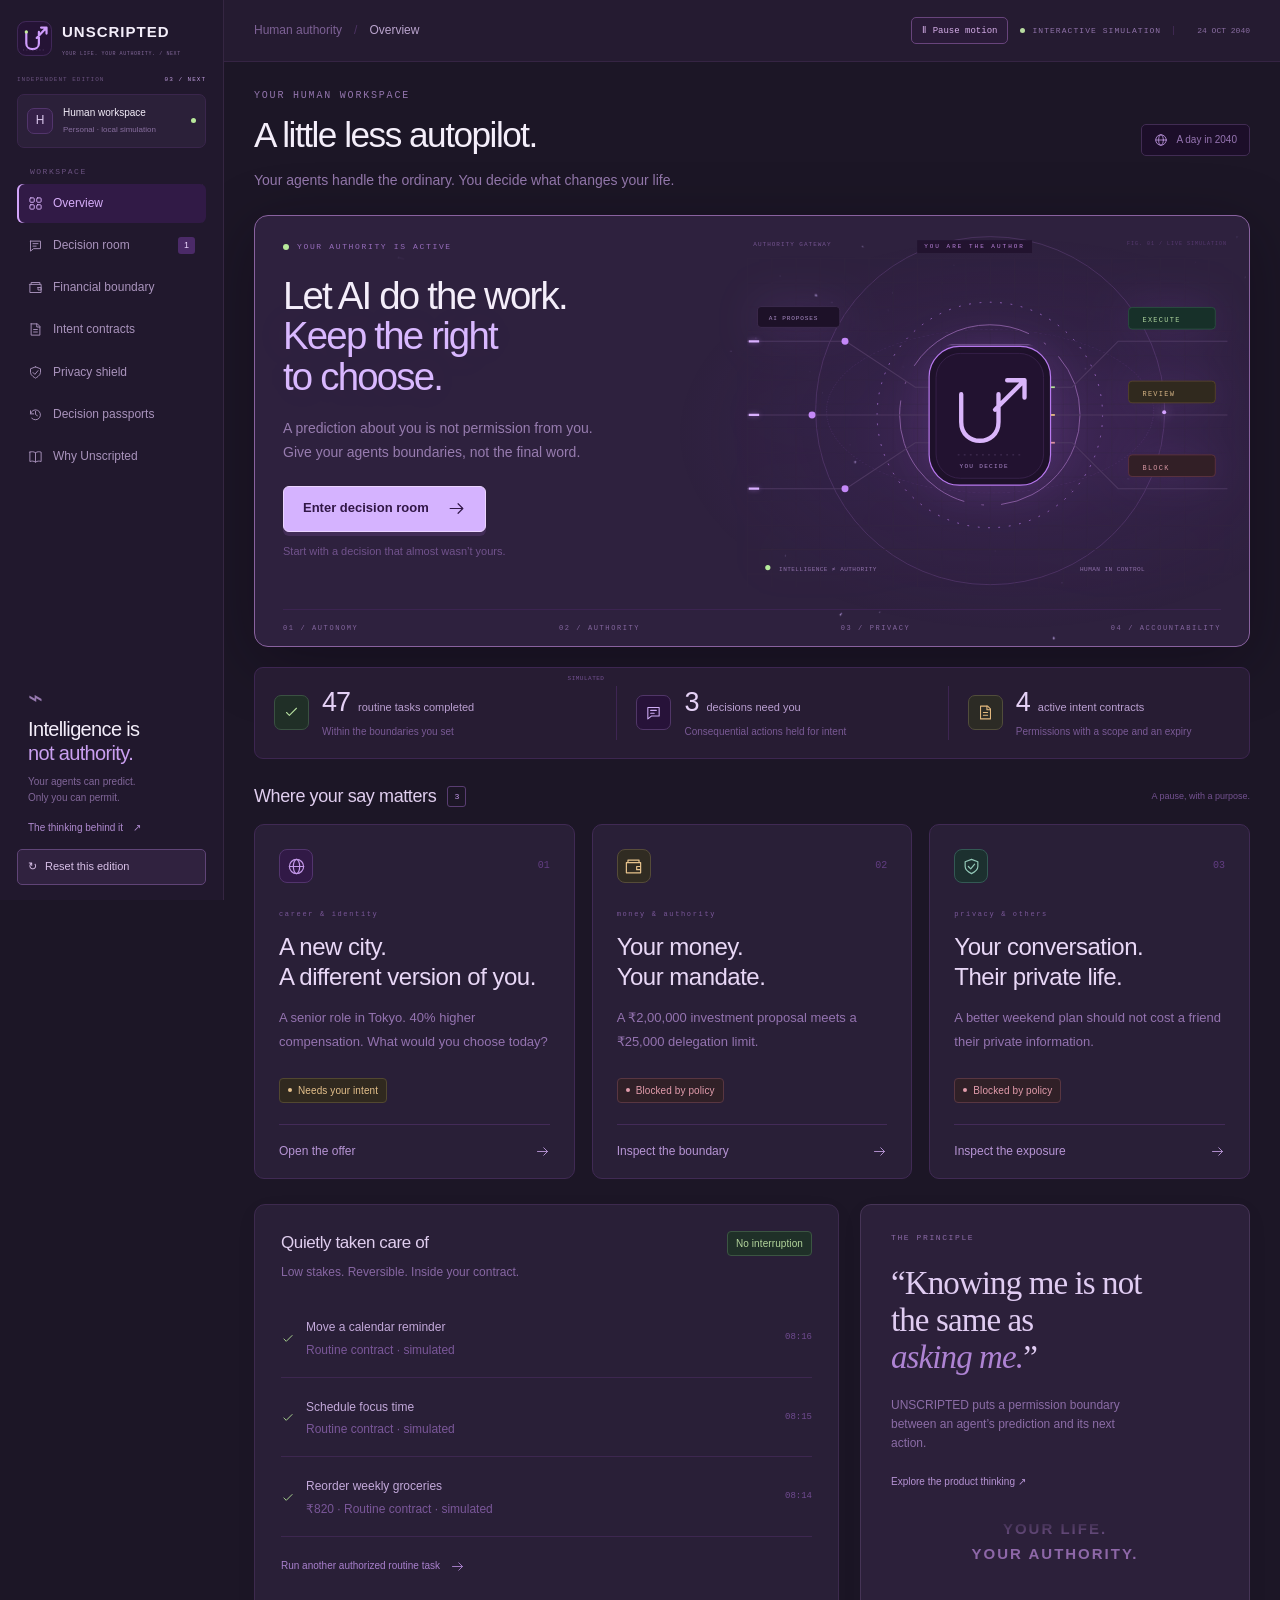
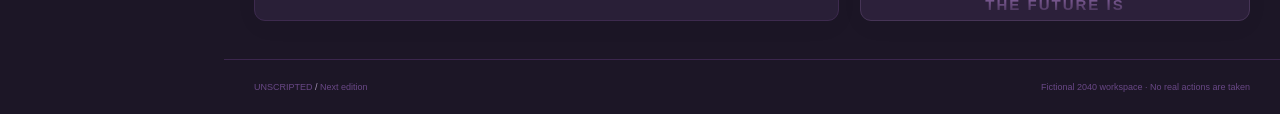
==== commit d45a1ee9: "Lighten purple surfaces slightly" ====
--- a/index.html
+++ b/index.html
@@ -63,6 +63,10 @@
 @media(min-width:761px) and (max-height:700px){.sidebar .nav-item{padding-top:7px;padding-bottom:7px;min-height:33px}.sidebar .sidebar-bottom .small{font-size:9px}.sidebar .sidebar-bottom .text-link{font-size:9px}.sidebar .reset{font-size:10px}}
 @media(min-width:761px) and (max-width:1100px){.sidebar .nav-item{font-size:11px}.decision-layout{grid-template-columns:1fr}.decision-layout .offer{display:grid;grid-template-columns:.8fr 1fr}.hero p{font-size:13px}.scenario p{font-size:12px}.stats strong small{font-size:10px}.stats p{font-size:9px}.topbar .simulation-label{font-size:7px}.breadcrumb{font-size:11px}}
 @media(max-width:760px){.page-heading p,.hero p{font-size:13px}.choice strong{font-size:14px}.choice small{font-size:12px}.decision>p{font-size:14px}.scenario p{font-size:13px}.scenario .card-link{font-size:11px}.badge{font-size:10px}.breadcrumb{font-size:10px}.topbar .simulation-label{font-size:6px}.decision-layout .offer{display:block}.hero h2{font-size:42px}}
+
+/* Slightly lighter purple surfaces only. Geometry, typography and motion unchanged. */
+:root{--bg:#1c1626;--surface:#291f37;--raised:#362744;--line:#503a60}
+body{background:#1c1626}.sidebar{background:#21182d}.topbar{background:#251b31}.workspace{background:#2b2039}.hero{background:#2e213e;border-color:#89629f}.panel,.scenario{background:#291f37}.scenario:hover{background:#352444}.stats{background:#271c33}.note-card{background:#2c203a}.sidebar .reset{background:#30223f}.contract-tab{background:#2c203a}.contract-tab.selected{background:#493058}.choice{background:#302140}.choice:hover{background:#3b294c}.choice:has(input:checked){background:#4a305b}.policy-details{background:#291d38}.policy-details summary{background:#352346}.passport-detail{background:#2b1e39}dialog{background:#30213f}
 
 </style>
 
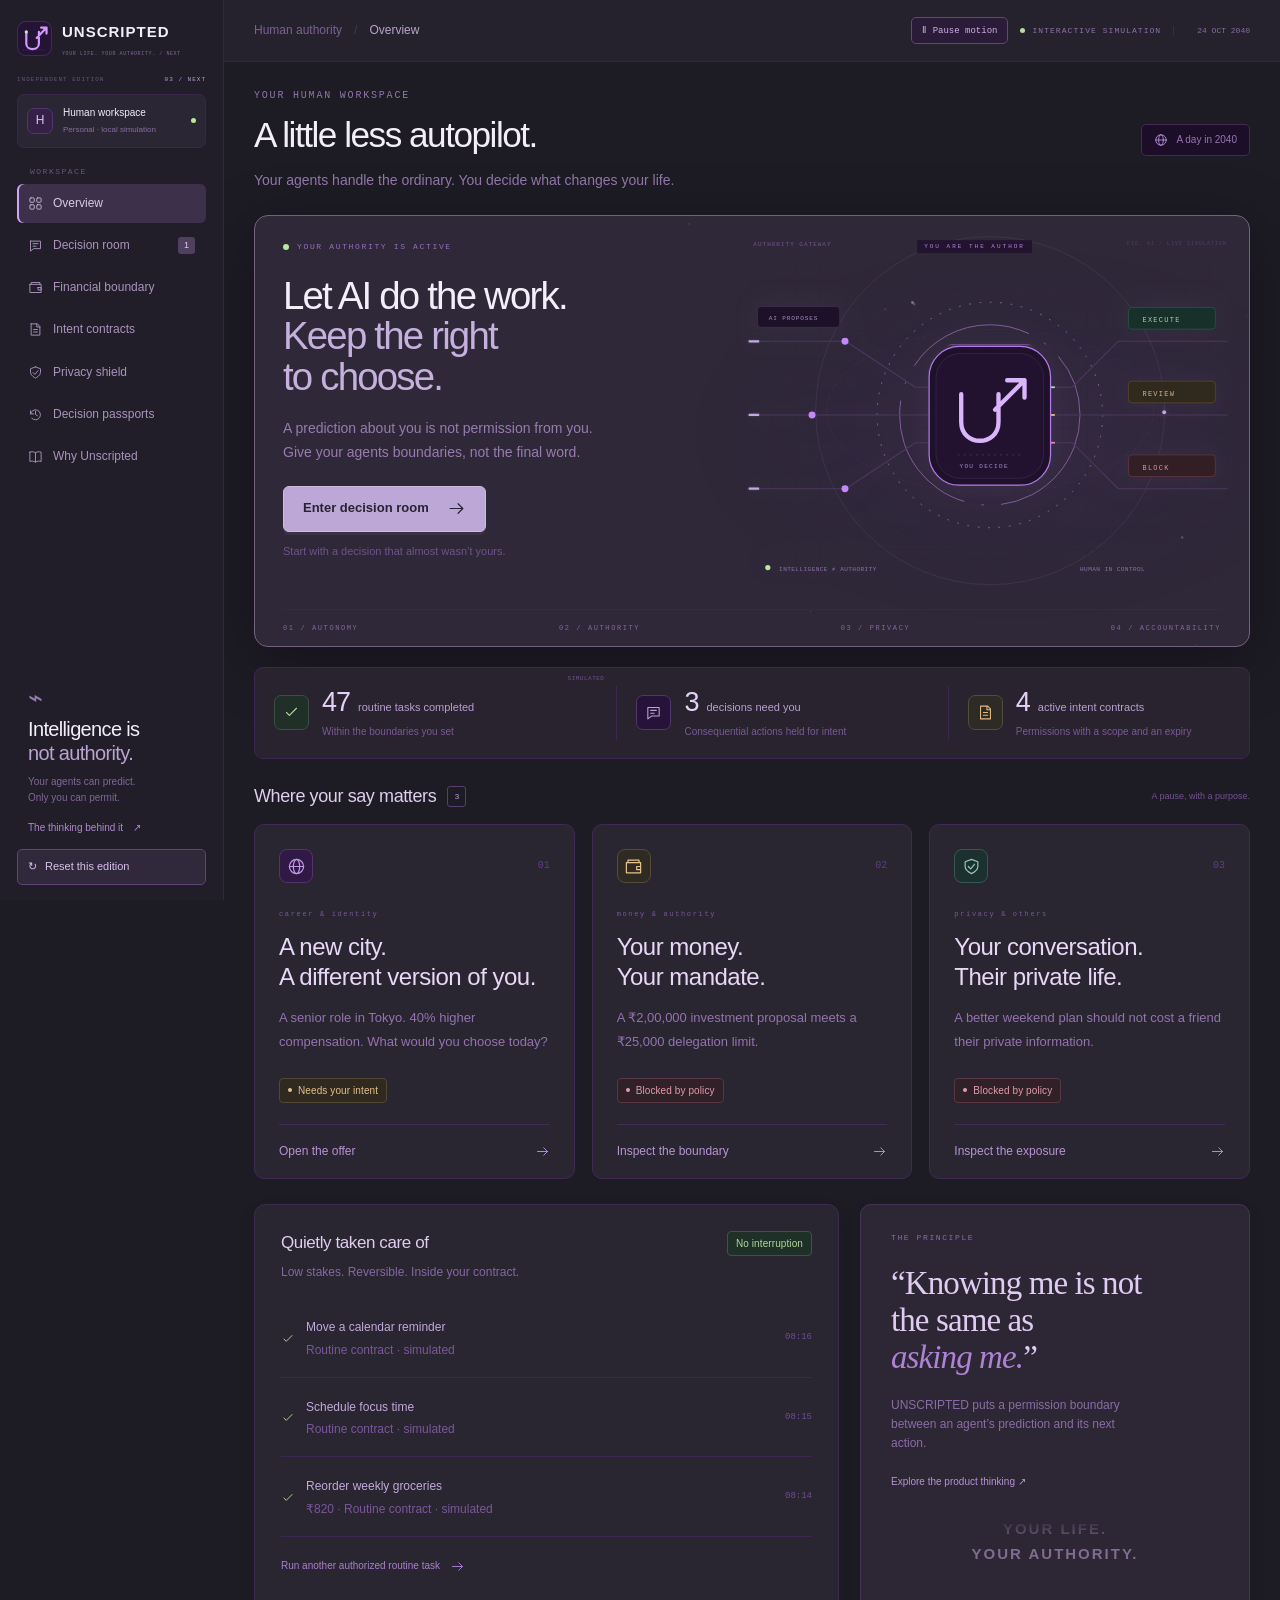
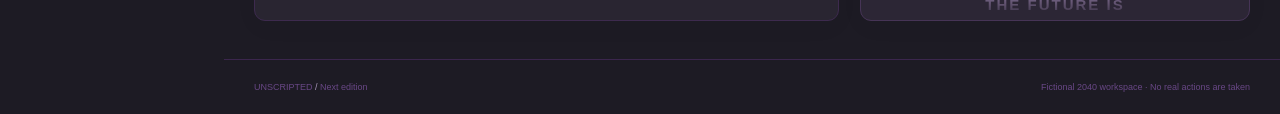
==== commit 120ffd34: "Soften purple saturation and glow" ====
--- a/index.html
+++ b/index.html
@@ -66,7 +66,9 @@
 
 /* Slightly lighter purple surfaces only. Geometry, typography and motion unchanged. */
 :root{--bg:#1c1626;--surface:#291f37;--raised:#362744;--line:#503a60}
-body{background:#1c1626}.sidebar{background:#21182d}.topbar{background:#251b31}.workspace{background:#2b2039}.hero{background:#2e213e;border-color:#89629f}.panel,.scenario{background:#291f37}.scenario:hover{background:#352444}.stats{background:#271c33}.note-card{background:#2c203a}.sidebar .reset{background:#30223f}.contract-tab{background:#2c203a}.contract-tab.selected{background:#493058}.choice{background:#302140}.choice:hover{background:#3b294c}.choice:has(input:checked){background:#4a305b}.policy-details{background:#291d38}.policy-details summary{background:#352346}.passport-detail{background:#2b1e39}dialog{background:#30213f}
+body{background:#1d1b24}.sidebar{background:#211e29}.topbar{background:#25212d}.workspace{background:#2b2634}.hero{background:#2e2838;border-color:#73627f}.panel,.scenario{background:#292531}.scenario:hover{background:#342c3f}.stats{background:#28232f}.note-card{background:#2c2635}.sidebar .reset{background:#30283b}.contract-tab{background:#2c2635}.contract-tab.selected{background:#40354c}.choice{background:#302939}.choice:hover{background:#3a3045}.choice:has(input:checked){background:#44364f}.policy-details{background:#292333}.policy-details summary{background:#342a3f}.passport-detail{background:#2b2434}dialog{background:#30273b}
+/* Softer lavender accents, with less saturation and restrained glow. */
+:root{--purple:#bca7d3;--bg:#1d1b24;--surface:#292531;--raised:#352d3f;--line:#514657}.btn.primary,.hero-copy .btn.primary{background:#bda7d6;border-color:#cdbce0;color:#2b2134;box-shadow:0 3px 0 #5a486555}.btn.primary:hover:not(:disabled),.hero-copy .btn.primary:hover{background:#ccb9e0;border-color:#d8c9e7;box-shadow:0 5px 20px #9e7abc1a}.hero h2 span{color:#c5b0de;text-shadow:none}.hero-copy .btn.primary:after{opacity:.45}.gateway-svg{filter:drop-shadow(0 0 12px #a781c415)}.hero:hover .gateway-svg{filter:drop-shadow(0 0 16px #aa82ca22)}.gateway-svg .signal-input{stroke:#c4a9df;filter:drop-shadow(0 0 2px #af8dcd44)}.gateway-svg .orbital{stroke:#8e74a5}.gateway-svg .gate-scan{stroke:#c0a2d9;filter:none}.space-horizon{opacity:.4}.starfield{opacity:.65}.floating-word{color:#bba3ce;text-shadow:none}.orbital-label{border-color:#9c7daf26}.orbital-label i{background:#c1a6dc;box-shadow:0 0 7px #a884ca66}.nav-item.active{background:#3c304a;color:#dacbe8}.nav-item.active .icon{color:#c5b1d7}.nav-count{background:#50405f;color:#ddd0e8}.sidebar-bottom strong{color:#bba3d0}.perspective-crawl>div{color:#a48bb9}
 
 </style>
 
